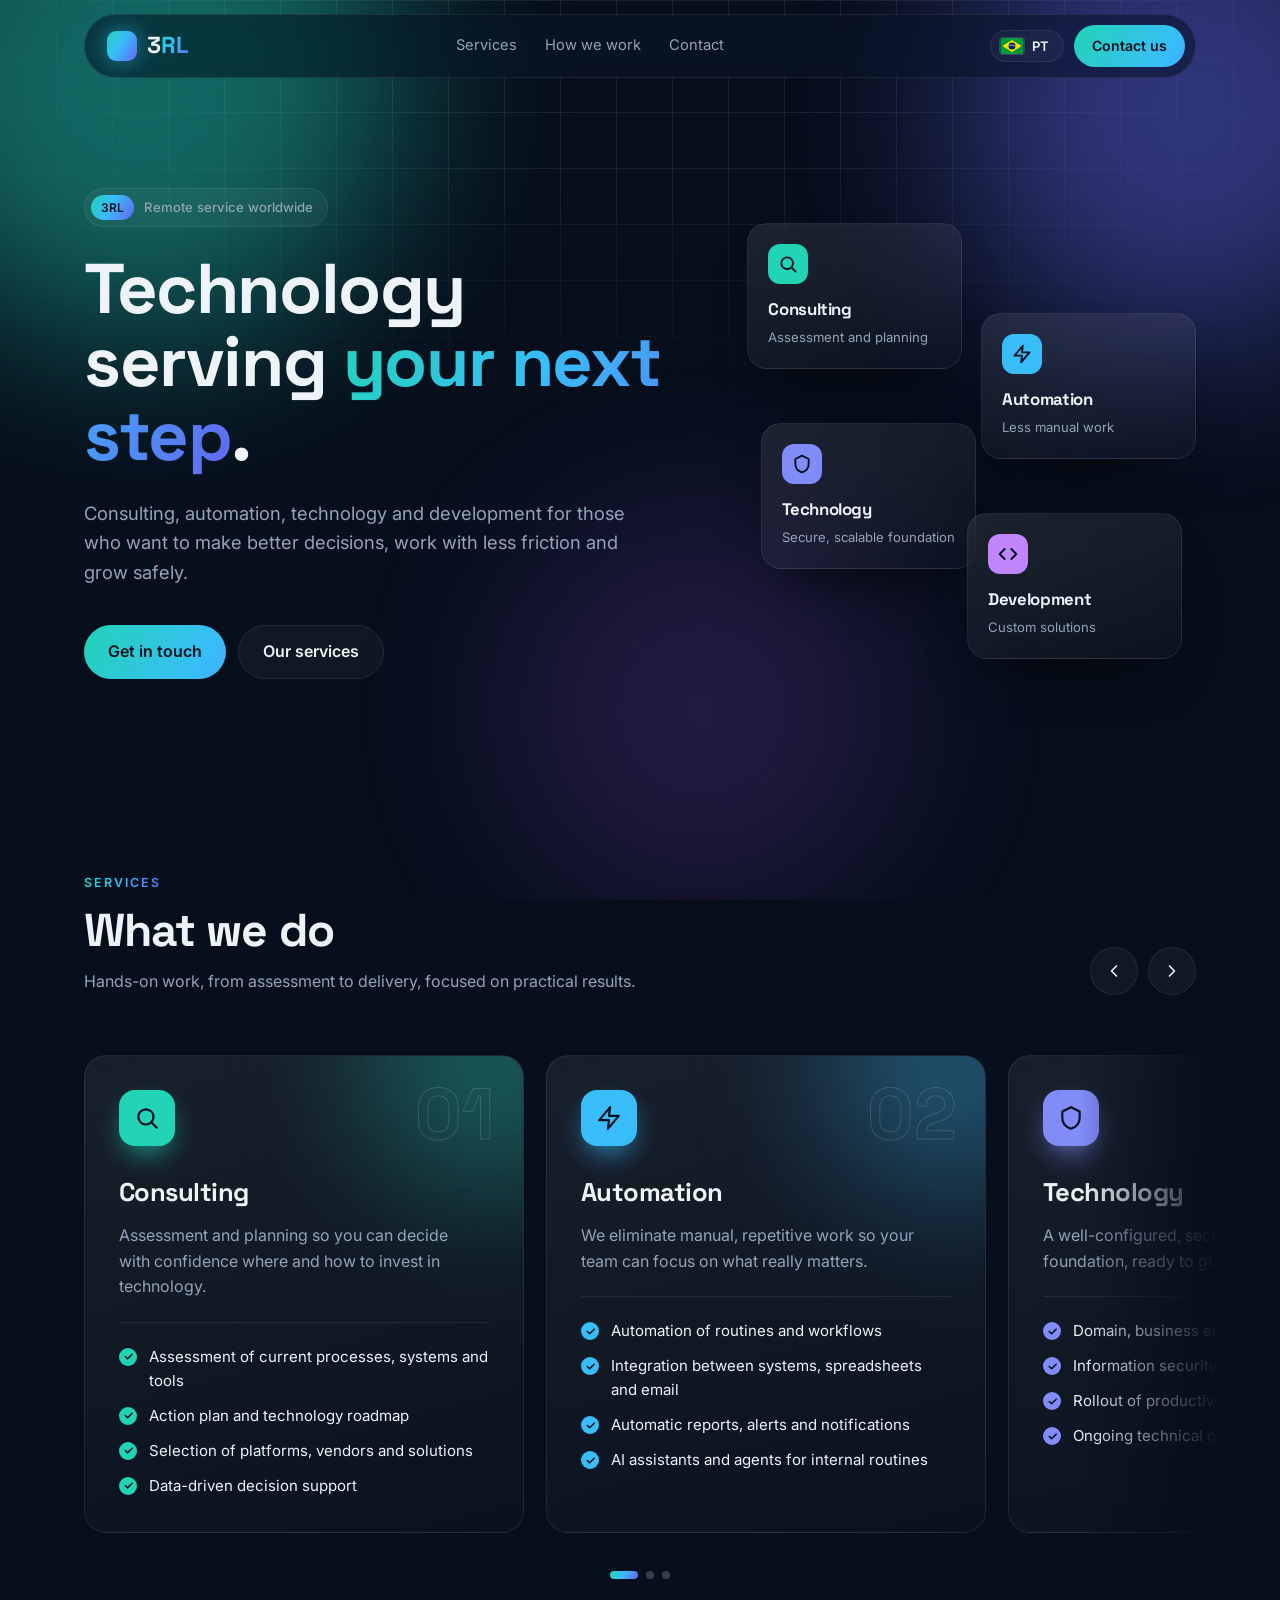
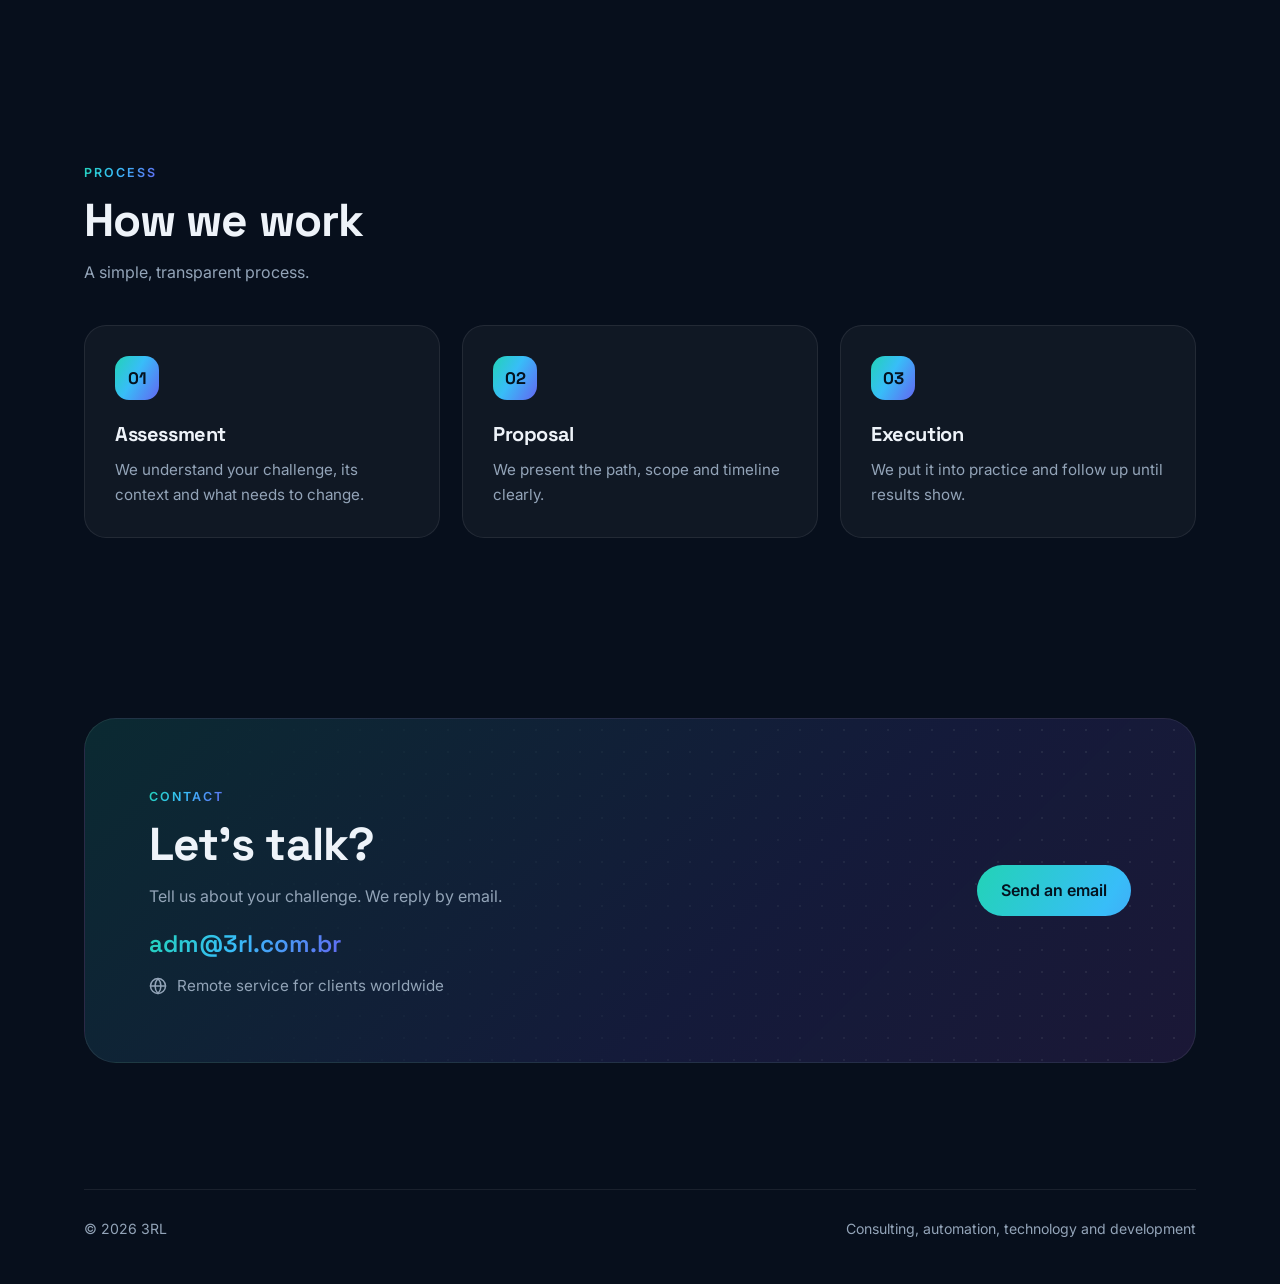
==== index.html @ 21b3f35f "Add files via upload" ====
<!DOCTYPE html>
<html lang="pt-BR">
<head>
<meta charset="utf-8">
<meta name="viewport" content="width=device-width, initial-scale=1">
<title>3RL — Consultoria, automação, tecnologia e desenvolvimento</title>
<meta name="description" content="3RL: consultoria, automação, tecnologia e desenvolvimento. Atendimento remoto para clientes no mundo inteiro.">
<meta property="og:title" content="3RL — Consultoria, automação, tecnologia e desenvolvimento">
<meta property="og:description" content="Consultoria, automação, tecnologia e desenvolvimento. Atendemos o mundo inteiro.">
<meta property="og:type" content="website">
<meta property="og:url" content="https://www.3rl.com.br/">
<meta name="theme-color" content="#070f1c">
<link rel="canonical" href="https://www.3rl.com.br/">
<link rel="icon" href="data:image/svg+xml,%3Csvg xmlns='http://www.w3.org/2000/svg' viewBox='0 0 64 64'%3E%3Cdefs%3E%3ClinearGradient id='g' x1='0' y1='0' x2='1' y2='1'%3E%3Cstop offset='0' stop-color='%2322d3b6'/%3E%3Cstop offset='1' stop-color='%236366f1'/%3E%3C/linearGradient%3E%3C/defs%3E%3Crect width='64' height='64' rx='16' fill='url(%23g)'/%3E%3Ctext x='32' y='42' font-family='Arial,Helvetica,sans-serif' font-size='24' font-weight='800' fill='%23070f1c' text-anchor='middle'%3E3RL%3C/text%3E%3C/svg%3E">
<link rel="preconnect" href="https://fonts.googleapis.com">
<link rel="preconnect" href="https://fonts.gstatic.com" crossorigin>
<link href="https://fonts.googleapis.com/css2?family=Inter:wght@400;500;600&family=Space+Grotesk:wght@500;600;700&display=swap" rel="stylesheet">
<style>
  :root{
    --bg:#070f1c; --ink:#eef3f9; --muted:#93a4b8; --line:rgba(255,255,255,.08);
    --glass:rgba(255,255,255,.04); --glass2:rgba(255,255,255,.07);
    --c1:#22d3b6; --c2:#38bdf8; --c3:#6366f1; --c4:#a855f7;
    --grad:linear-gradient(120deg,var(--c1),var(--c2) 45%,var(--c3));
    --radius:22px;
    --display:"Space Grotesk",system-ui,sans-serif;
  }
  *{box-sizing:border-box;margin:0;padding:0}
  html{scroll-behavior:smooth}
  body{font-family:"Inter",system-ui,-apple-system,"Segoe UI",Roboto,Arial,sans-serif;background:var(--bg);color:var(--ink);line-height:1.6;overflow-x:hidden;-webkit-font-smoothing:antialiased}
  a{color:inherit}
  .wrap{max-width:1160px;margin:0 auto;padding:0 24px}
  h1,h2,h3{font-family:var(--display);letter-spacing:-.02em}

  .bg{position:fixed;inset:0;z-index:-1;overflow:hidden;pointer-events:none}
  .bg::before{content:"";position:absolute;inset:0;background-image:linear-gradient(var(--line) 1px,transparent 1px),linear-gradient(90deg,var(--line) 1px,transparent 1px);background-size:56px 56px;-webkit-mask-image:radial-gradient(ellipse 80% 60% at 50% 0%,#000 30%,transparent 75%);mask-image:radial-gradient(ellipse 80% 60% at 50% 0%,#000 30%,transparent 75%)}
  .blob{position:absolute;border-radius:50%;filter:blur(90px);opacity:.45;animation:float 18s ease-in-out infinite}
  .b1{width:520px;height:520px;background:var(--c1);top:-180px;left:-120px}
  .b2{width:460px;height:460px;background:var(--c3);top:-120px;right:-140px;animation-delay:-6s}
  .b3{width:380px;height:380px;background:var(--c4);top:520px;left:40%;opacity:.18;animation-delay:-12s}
  @keyframes float{0%,100%{transform:translate(0,0) scale(1)}50%{transform:translate(40px,30px) scale(1.08)}}

  header{position:sticky;top:14px;z-index:20;margin-top:14px}
  .nav{display:flex;align-items:center;justify-content:space-between;height:64px;padding:0 10px 0 22px;background:rgba(10,20,36,.6);backdrop-filter:blur(16px) saturate(140%);-webkit-backdrop-filter:blur(16px) saturate(140%);border:1px solid var(--line);border-radius:999px}
  .logo{font-family:var(--display);font-weight:700;font-size:1.45rem;text-decoration:none;display:flex;align-items:center;gap:10px}
  .logo i{width:30px;height:30px;border-radius:9px;background:var(--grad);display:inline-block;box-shadow:0 0 24px -4px var(--c2)}
  .logo b{background:var(--grad);-webkit-background-clip:text;background-clip:text;color:transparent}
  .links{display:flex;gap:28px;font-size:.92rem;color:var(--muted)}
  .links a{text-decoration:none;transition:color .2s}
  .links a:hover{color:var(--ink)}
  .nav-right{display:flex;gap:10px;align-items:center}
  .lang{display:flex;align-items:center;gap:8px;background:var(--glass);border:1px solid var(--line);color:var(--ink);border-radius:999px;padding:7px 14px 7px 9px;font:600 .82rem "Inter",sans-serif;cursor:pointer;transition:background .2s,border-color .2s}
  .lang:hover{background:var(--glass2);border-color:rgba(255,255,255,.18)}
  .lang svg{width:24px;height:16px;border-radius:3px;box-shadow:0 0 0 1px rgba(255,255,255,.15);flex:none}
  .btn{display:inline-flex;align-items:center;gap:8px;background:var(--grad);background-size:200% 100%;color:#04121f;font-weight:600;text-decoration:none;padding:13px 24px;border-radius:999px;border:0;cursor:pointer;transition:transform .2s,box-shadow .2s,background-position .4s}
  .btn:hover{transform:translateY(-2px);box-shadow:0 14px 40px -12px var(--c2);background-position:100% 0}
  .btn.small{padding:10px 18px;font-size:.88rem}
  .btn.ghost{background:var(--glass);color:var(--ink);border:1px solid var(--line)}
  .btn.ghost:hover{background:var(--glass2);box-shadow:none}

  .hero{padding:110px 0 100px;display:grid;grid-template-columns:1.15fr .85fr;gap:56px;align-items:center}
  .pill{display:inline-flex;align-items:center;gap:10px;padding:6px 14px 6px 6px;border:1px solid var(--line);background:var(--glass);border-radius:999px;font-size:.82rem;color:var(--muted);margin-bottom:26px}
  .pill span{background:var(--grad);color:#04121f;font-weight:600;border-radius:999px;padding:3px 10px;font-size:.75rem}
  h1{font-size:clamp(2.5rem,5.6vw,4.4rem);line-height:1.04;font-weight:700}
  h1 em{font-style:normal;background:var(--grad);-webkit-background-clip:text;background-clip:text;color:transparent}
  .lead{color:var(--muted);font-size:1.15rem;max-width:560px;margin:26px 0 38px}
  .cta{display:flex;gap:12px;flex-wrap:wrap}

  .stack{position:relative;height:420px}
  .tile{position:absolute;width:215px;padding:20px;border-radius:20px;background:linear-gradient(160deg,rgba(255,255,255,.09),rgba(255,255,255,.02));border:1px solid var(--line);backdrop-filter:blur(14px);-webkit-backdrop-filter:blur(14px);box-shadow:0 30px 60px -30px rgba(0,0,0,.8);animation:bob 7s ease-in-out infinite}
  .tile .ic{width:40px;height:40px;border-radius:12px;display:grid;place-items:center;margin-bottom:12px;color:#04121f}
  .tile h3{font-size:1.05rem;margin-bottom:4px}
  .tile p{font-size:.82rem;color:var(--muted)}
  .t1{top:0;left:0}.t2{top:90px;right:0;animation-delay:-2s}.t3{top:200px;left:14px;animation-delay:-4s}.t4{top:290px;right:14px;animation-delay:-1s}
  @keyframes bob{0%,100%{transform:translateY(0)}50%{transform:translateY(-12px)}}

  section{padding:90px 0}
  .eyebrow{font-size:.78rem;font-weight:600;letter-spacing:.16em;text-transform:uppercase;background:var(--grad);-webkit-background-clip:text;background-clip:text;color:transparent;margin-bottom:12px;display:inline-block}
  h2{font-size:clamp(2rem,3.6vw,2.9rem);line-height:1.1;margin-bottom:14px}
  .sub{color:var(--muted);max-width:560px}
  .sec-head{display:flex;justify-content:space-between;align-items:flex-end;gap:24px;flex-wrap:wrap;margin-bottom:40px}

  .ctrl{display:flex;gap:10px}
  .arrow{width:48px;height:48px;border-radius:50%;border:1px solid var(--line);background:var(--glass);color:var(--ink);display:grid;place-items:center;cursor:pointer;transition:background .2s,border-color .2s,transform .2s}
  .arrow:hover{background:var(--glass2);border-color:rgba(255,255,255,.2);transform:scale(1.05)}
  .viewport{margin:0 -24px;padding:10px 0 24px}
  .track{display:flex;gap:22px;overflow-x:auto;scroll-snap-type:x mandatory;scroll-behavior:smooth;scrollbar-width:none;padding:10px 24px 14px;scroll-padding:0 24px;-webkit-mask-image:linear-gradient(90deg,#000 88%,transparent);mask-image:linear-gradient(90deg,#000 88%,transparent)}
  @media (max-width:900px){.track{-webkit-mask-image:none;mask-image:none}}
  .track::-webkit-scrollbar{display:none}
  .slide{flex:0 0 min(440px,84vw);scroll-snap-align:start;position:relative;border-radius:var(--radius);padding:34px;background:linear-gradient(165deg,rgba(255,255,255,.07),rgba(255,255,255,.015));border:1px solid var(--line);overflow:hidden;transition:transform .35s,border-color .35s}
  .slide:hover{transform:translateY(-6px);border-color:rgba(255,255,255,.18)}
  .slide::before{content:"";position:absolute;width:260px;height:260px;border-radius:50%;top:-120px;right:-100px;background:var(--glow);filter:blur(70px);opacity:.35;transition:opacity .35s}
  .slide:hover::before{opacity:.6}
  .slide .num{font-family:var(--display);font-size:4.5rem;font-weight:700;line-height:1;position:absolute;top:22px;right:28px;color:transparent;-webkit-text-stroke:1px rgba(255,255,255,.14)}
  .slide .ic{width:56px;height:56px;border-radius:16px;display:grid;place-items:center;background:var(--glow);color:#04121f;margin-bottom:26px;box-shadow:0 12px 30px -10px var(--glow);position:relative}
  .slide h3{font-size:1.6rem;margin-bottom:10px;position:relative}
  .slide p{color:var(--muted);margin-bottom:22px;max-width:360px;position:relative}
  .slide ul{list-style:none;display:grid;gap:11px;padding-top:22px;border-top:1px solid var(--line);position:relative}
  .slide li{display:flex;gap:12px;align-items:flex-start;font-size:.94rem}
  .slide li::before{content:"";flex:none;width:18px;height:18px;margin-top:3px;border-radius:50%;background:var(--glow) url("data:image/svg+xml,%3Csvg xmlns='http://www.w3.org/2000/svg' viewBox='0 0 24 24' fill='none' stroke='%2304121f' stroke-width='3.5' stroke-linecap='round' stroke-linejoin='round'%3E%3Cpath d='M5 12l5 5L20 7'/%3E%3C/svg%3E") center/11px no-repeat}
  .dots{display:flex;justify-content:center;gap:8px}
  .dot{width:8px;height:8px;border-radius:999px;border:0;background:rgba(255,255,255,.2);cursor:pointer;transition:width .3s,background .3s}
  .dot.on{width:28px;background:var(--grad)}

  .steps{display:grid;grid-template-columns:repeat(3,1fr);gap:22px}
  .step{padding:30px;border-radius:var(--radius);background:var(--glass);border:1px solid var(--line)}
  .step b{display:inline-grid;place-items:center;width:44px;height:44px;border-radius:14px;background:var(--grad);color:#04121f;font-family:var(--display);font-size:1.05rem;margin-bottom:18px}
  .step h3{font-size:1.25rem;margin-bottom:8px}
  .step p{color:var(--muted);font-size:.95rem}

  .contact{position:relative;overflow:hidden;border-radius:32px;padding:64px;border:1px solid var(--line);background:linear-gradient(135deg,rgba(34,211,182,.14),rgba(99,102,241,.14) 60%,rgba(168,85,247,.12));display:flex;flex-wrap:wrap;gap:36px;justify-content:space-between;align-items:center}
  .contact::after{content:"";position:absolute;inset:0;background-image:radial-gradient(rgba(255,255,255,.08) 1px,transparent 1px);background-size:22px 22px;-webkit-mask-image:linear-gradient(90deg,transparent,#000);mask-image:linear-gradient(90deg,transparent,#000);pointer-events:none}
  .contact > *{position:relative;z-index:1}
  .contact p{color:var(--muted)}
  .mail{font-family:var(--display);font-size:1.5rem;font-weight:600;text-decoration:none;display:inline-block;margin-top:16px;background:var(--grad);-webkit-background-clip:text;background-clip:text;color:transparent}
  .world{display:flex;gap:10px;align-items:center;color:var(--muted);margin-top:10px;font-size:.95rem}

  footer{padding:36px 0 44px;color:var(--muted);font-size:.88rem}
  footer .wrap > div{display:flex;justify-content:space-between;flex-wrap:wrap;gap:12px;border-top:1px solid var(--line);padding-top:28px}

  .reveal{opacity:0;transform:translateY(28px);transition:opacity .8s ease,transform .8s ease}
  .reveal.in{opacity:1;transform:none}

  @media (max-width:900px){
    .hero{grid-template-columns:1fr;padding:70px 0 60px}
    .stack{display:none}
    .links{display:none}
    .steps{grid-template-columns:1fr}
    .contact{padding:36px}
    .ctrl{display:none}
  }
  @media (max-width:560px){.nav .btn.small{display:none}.slide{padding:28px}}
  @media (prefers-reduced-motion:reduce){*{animation:none!important;transition:none!important;scroll-behavior:auto!important}.reveal{opacity:1;transform:none}}
</style>
</head>
<body>
<div class="bg" aria-hidden="true"><div class="blob b1"></div><div class="blob b2"></div><div class="blob b3"></div></div>

<div class="wrap">
<header>
  <nav class="nav">
    <a href="#" class="logo" aria-label="3RL"><i></i><span>3<b>RL</b></span></a>
    <div class="links">
      <a href="#servicos" data-i18n="nav1">Serviços</a>
      <a href="#como" data-i18n="nav2">Como trabalhamos</a>
      <a href="#contato" data-i18n="nav3">Contato</a>
    </div>
    <div class="nav-right">
      <button class="lang" id="langBtn" type="button" aria-label="Switch to English"></button>
      <a href="#contato" class="btn small" data-i18n="navContact">Fale conosco</a>
    </div>
  </nav>
</header>

<main>
  <div class="hero">
    <div class="reveal">
      <div class="pill"><span>3RL</span><b style="font-weight:500" data-i18n="pill">Atendimento remoto no mundo inteiro</b></div>
      <h1 data-i18n-html="h1">Tecnologia a serviço do <em>seu próximo passo</em>.</h1>
      <p class="lead" data-i18n="lead">Consultoria, automação, tecnologia e desenvolvimento para quem quer decidir melhor, trabalhar com menos atrito e crescer com segurança.</p>
      <div class="cta">
        <a href="mailto:adm@3rl.com.br?subject=Contato%20pelo%20site" class="btn" data-i18n="cta1">Solicitar contato</a>
        <a href="#servicos" class="btn ghost" data-i18n="cta2">Ver serviços</a>
      </div>
    </div>
    <div class="stack" aria-hidden="true">
      <div class="tile t1"><div class="ic" style="background:#22d3b6"><svg width="20" height="20" viewBox="0 0 24 24" fill="none" stroke="currentColor" stroke-width="2.2" stroke-linecap="round" stroke-linejoin="round"><circle cx="11" cy="11" r="7"/><path d="m21 21-4.3-4.3"/></svg></div><h3 data-i18n="s1t">Consultoria</h3><p data-i18n="t1">Diagnóstico e planejamento</p></div>
      <div class="tile t2"><div class="ic" style="background:#38bdf8"><svg width="20" height="20" viewBox="0 0 24 24" fill="none" stroke="currentColor" stroke-width="2.2" stroke-linecap="round" stroke-linejoin="round"><path d="M13 2 3 14h9l-1 8 10-12h-9l1-8z"/></svg></div><h3 data-i18n="s2t">Automação</h3><p data-i18n="t2">Menos tarefas manuais</p></div>
      <div class="tile t3"><div class="ic" style="background:#818cf8"><svg width="20" height="20" viewBox="0 0 24 24" fill="none" stroke="currentColor" stroke-width="2.2" stroke-linecap="round" stroke-linejoin="round"><path d="M12 2l8 4v6c0 5-3.5 8.5-8 10-4.5-1.5-8-5-8-10V6l8-4z"/></svg></div><h3 data-i18n="s3t">Tecnologia</h3><p data-i18n="t3">Estrutura segura e escalável</p></div>
      <div class="tile t4"><div class="ic" style="background:#c084fc"><svg width="20" height="20" viewBox="0 0 24 24" fill="none" stroke="currentColor" stroke-width="2.2" stroke-linecap="round" stroke-linejoin="round"><path d="m16 18 6-6-6-6M8 6l-6 6 6 6"/></svg></div><h3 data-i18n="s4t">Desenvolvimento</h3><p data-i18n="t4">Soluções sob medida</p></div>
    </div>
  </div>

  <section id="servicos">
    <div class="sec-head reveal">
      <div>
        <div class="eyebrow" data-i18n="svcEyebrow">Serviços</div>
        <h2 data-i18n="svcTitle">O que fazemos</h2>
        <p class="sub" data-i18n="svcSub">Atuação próxima, do diagnóstico à entrega, com foco em resultado prático.</p>
      </div>
      <div class="ctrl">
        <button class="arrow" id="prev" type="button" aria-label="Anterior"><svg width="20" height="20" viewBox="0 0 24 24" fill="none" stroke="currentColor" stroke-width="2" stroke-linecap="round" stroke-linejoin="round"><path d="M15 18l-6-6 6-6"/></svg></button>
        <button class="arrow" id="next" type="button" aria-label="Próximo"><svg width="20" height="20" viewBox="0 0 24 24" fill="none" stroke="currentColor" stroke-width="2" stroke-linecap="round" stroke-linejoin="round"><path d="M9 18l6-6-6-6"/></svg></button>
      </div>
    </div>

    <div class="viewport reveal">
      <div class="track" id="track">
        <article class="slide" style="--glow:#22d3b6">
          <span class="num">01</span>
          <div class="ic"><svg width="26" height="26" viewBox="0 0 24 24" fill="none" stroke="currentColor" stroke-width="2" stroke-linecap="round" stroke-linejoin="round"><circle cx="11" cy="11" r="7"/><path d="m21 21-4.3-4.3"/></svg></div>
          <h3 data-i18n="s1t">Consultoria</h3>
          <p data-i18n="s1d">Diagnóstico e planejamento para você decidir com segurança onde e como investir em tecnologia.</p>
          <ul><li data-i18n="s1b1">Diagnóstico de processos, sistemas e ferramentas atuais</li><li data-i18n="s1b2">Plano de ação e roadmap de tecnologia</li><li data-i18n="s1b3">Escolha de plataformas, fornecedores e soluções</li><li data-i18n="s1b4">Apoio à tomada de decisão com base em dados</li></ul>
        </article>
        <article class="slide" style="--glow:#38bdf8">
          <span class="num">02</span>
          <div class="ic"><svg width="26" height="26" viewBox="0 0 24 24" fill="none" stroke="currentColor" stroke-width="2" stroke-linecap="round" stroke-linejoin="round"><path d="M13 2 3 14h9l-1 8 10-12h-9l1-8z"/></svg></div>
          <h3 data-i18n="s2t">Automação</h3>
          <p data-i18n="s2d">Eliminamos tarefas manuais e repetitivas para que a sua equipe foque no que realmente importa.</p>
          <ul><li data-i18n="s2b1">Automação de rotinas e fluxos de trabalho</li><li data-i18n="s2b2">Integração entre sistemas, planilhas e e-mails</li><li data-i18n="s2b3">Relatórios, alertas e notificações automáticos</li><li data-i18n="s2b4">Assistentes e agentes de IA para rotinas internas</li></ul>
        </article>
        <article class="slide" style="--glow:#818cf8">
          <span class="num">03</span>
          <div class="ic"><svg width="26" height="26" viewBox="0 0 24 24" fill="none" stroke="currentColor" stroke-width="2" stroke-linecap="round" stroke-linejoin="round"><path d="M12 2l8 4v6c0 5-3.5 8.5-8 10-4.5-1.5-8-5-8-10V6l8-4z"/></svg></div>
          <h3 data-i18n="s3t">Tecnologia</h3>
          <p data-i18n="s3d">Estrutura tecnológica bem configurada, segura e pronta para crescer junto com o seu negócio.</p>
          <ul><li data-i18n="s3b1">Domínio, e-mail corporativo e serviços em nuvem</li><li data-i18n="s3b2">Segurança da informação e boas práticas</li><li data-i18n="s3b3">Implantação de ferramentas de produtividade e IA</li><li data-i18n="s3b4">Orientação e suporte técnico contínuo</li></ul>
        </article>
        <article class="slide" style="--glow:#c084fc">
          <span class="num">04</span>
          <div class="ic"><svg width="26" height="26" viewBox="0 0 24 24" fill="none" stroke="currentColor" stroke-width="2" stroke-linecap="round" stroke-linejoin="round"><path d="m16 18 6-6-6-6M8 6l-6 6 6 6"/></svg></div>
          <h3 data-i18n="s4t">Desenvolvimento</h3>
          <p data-i18n="s4d">Criamos soluções digitais sob medida, do site institucional ao sistema que organiza a sua operação.</p>
          <ul><li data-i18n="s4b1">Sites e páginas institucionais</li><li data-i18n="s4b2">Sistemas web e aplicações sob medida</li><li data-i18n="s4b3">Painéis (dashboards) e ferramentas internas</li><li data-i18n="s4b4">APIs e integrações personalizadas</li></ul>
        </article>
      </div>
    </div>
    <div class="dots" id="dots"></div>
  </section>

  <section id="como">
    <div class="reveal" style="margin-bottom:40px">
      <div class="eyebrow" data-i18n="howEyebrow">Processo</div>
      <h2 data-i18n="howTitle">Como trabalhamos</h2>
      <p class="sub" data-i18n="howSub">Um processo simples e transparente.</p>
    </div>
    <div class="steps">
      <div class="step reveal"><b>01</b><h3 data-i18n="p1t">Diagnóstico</h3><p data-i18n="p1d">Entendemos o seu desafio, o contexto e o que precisa mudar.</p></div>
      <div class="step reveal"><b>02</b><h3 data-i18n="p2t">Proposta</h3><p data-i18n="p2d">Apresentamos o caminho, o escopo e os prazos de forma clara.</p></div>
      <div class="step reveal"><b>03</b><h3 data-i18n="p3t">Execução</h3><p data-i18n="p3d">Colocamos em prática e acompanhamos até o resultado aparecer.</p></div>
    </div>
  </section>

  <section id="contato">
    <div class="contact reveal">
      <div>
        <div class="eyebrow" data-i18n="ctEyebrow">Contato</div>
        <h2 data-i18n="ctTitle">Vamos conversar?</h2>
        <p data-i18n="ctSub">Conte o seu desafio. Respondemos por e-mail.</p>
        <a class="mail" href="mailto:adm@3rl.com.br?subject=Contato%20pelo%20site">adm@3rl.com.br</a>
        <div class="world">
          <svg width="18" height="18" viewBox="0 0 24 24" fill="none" stroke="currentColor" stroke-width="2" stroke-linecap="round" stroke-linejoin="round"><circle cx="12" cy="12" r="10"/><path d="M2 12h20M12 2a15.3 15.3 0 0 1 4 10 15.3 15.3 0 0 1-4 10 15.3 15.3 0 0 1-4-10 15.3 15.3 0 0 1 4-10z"/></svg>
          <span data-i18n="world">Atendimento remoto para clientes no mundo inteiro</span>
        </div>
      </div>
      <a href="mailto:adm@3rl.com.br?subject=Contato%20pelo%20site" class="btn" data-i18n="ctBtn">Enviar e-mail</a>
    </div>
  </section>
</main>
</div>

<footer>
  <div class="wrap"><div>
    <span>© <span id="yr">2026</span> 3RL</span>
    <span data-i18n="foot">Consultoria, automação, tecnologia e desenvolvimento</span>
  </div></div>
</footer>

<script>
  const FLAG_UK = '<svg viewBox="0 0 60 30" aria-hidden="true"><clipPath id="uk-s"><path d="M0,0 v30 h60 v-30 z"/></clipPath><clipPath id="uk-t"><path d="M30,15 h30 v15 z v15 h-30 z h-30 v-15 z v-15 h30 z"/></clipPath><g clip-path="url(#uk-s)"><path d="M0,0 v30 h60 v-30 z" fill="#012169"/><path d="M0,0 L60,30 M60,0 L0,30" stroke="#fff" stroke-width="6"/><path d="M0,0 L60,30 M60,0 L0,30" clip-path="url(#uk-t)" stroke="#C8102E" stroke-width="4"/><path d="M30,0 v30 M0,15 h60" stroke="#fff" stroke-width="10"/><path d="M30,0 v30 M0,15 h60" stroke="#C8102E" stroke-width="6"/></g></svg>';
  const FLAG_BR = '<svg viewBox="0 0 30 21" aria-hidden="true"><rect width="30" height="21" fill="#009c3b"/><path d="M15 2.5 27.5 10.5 15 18.5 2.5 10.5z" fill="#ffdf00"/><circle cx="15" cy="10.5" r="4.6" fill="#002776"/><path d="M10.6 9.6c3-.6 6.2-.2 8.9 1.2" stroke="#fff" stroke-width=".8" fill="none"/></svg>';

  const T = {
    en: {
      nav1:"Services", nav2:"How we work", nav3:"Contact",
      navContact:"Contact us", pill:"Remote service worldwide",
      h1:'Technology serving <em>your next step</em>.',
      lead:"Consulting, automation, technology and development for those who want to make better decisions, work with less friction and grow safely.",
      cta1:"Get in touch", cta2:"Our services",
      t1:"Assessment and planning", t2:"Less manual work", t3:"Secure, scalable foundation", t4:"Custom solutions",
      svcEyebrow:"Services", svcTitle:"What we do", svcSub:"Hands-on work, from assessment to delivery, focused on practical results.",
      s1t:"Consulting", s1d:"Assessment and planning so you can decide with confidence where and how to invest in technology.",
      s1b1:"Assessment of current processes, systems and tools", s1b2:"Action plan and technology roadmap", s1b3:"Selection of platforms, vendors and solutions", s1b4:"Data-driven decision support",
      s2t:"Automation", s2d:"We eliminate manual, repetitive work so your team can focus on what really matters.",
      s2b1:"Automation of routines and workflows", s2b2:"Integration between systems, spreadsheets and email", s2b3:"Automatic reports, alerts and notifications", s2b4:"AI assistants and agents for internal routines",
      s3t:"Technology", s3d:"A well-configured, secure technology foundation, ready to grow with your business.",
      s3b1:"Domain, business email and cloud services", s3b2:"Information security and best practices", s3b3:"Rollout of productivity and AI tools", s3b4:"Ongoing technical guidance and support",
      s4t:"Development", s4d:"We build custom digital solutions, from your company website to the system that organizes your operation.",
      s4b1:"Company websites and landing pages", s4b2:"Custom web systems and applications", s4b3:"Dashboards and internal tools", s4b4:"Custom APIs and integrations",
      howEyebrow:"Process", howTitle:"How we work", howSub:"A simple, transparent process.",
      p1t:"Assessment", p1d:"We understand your challenge, its context and what needs to change.",
      p2t:"Proposal", p2d:"We present the path, scope and timeline clearly.",
      p3t:"Execution", p3d:"We put it into practice and follow up until results show.",
      ctEyebrow:"Contact", ctTitle:"Let's talk?", ctSub:"Tell us about your challenge. We reply by email.",
      world:"Remote service for clients worldwide", ctBtn:"Send an email",
      foot:"Consulting, automation, technology and development"
    }
  };
  const pt = {};
  document.querySelectorAll("[data-i18n]").forEach(e=>pt[e.dataset.i18n]=e.textContent);
  document.querySelectorAll("[data-i18n-html]").forEach(e=>pt[e.dataset.i18nHtml]=e.innerHTML);
  T.pt = pt;

  const langBtn = document.getElementById("langBtn");
  let lang = "pt";
  function apply(l){
    lang = l;
    document.querySelectorAll("[data-i18n]").forEach(e=>e.textContent=T[l][e.dataset.i18n]);
    document.querySelectorAll("[data-i18n-html]").forEach(e=>e.innerHTML=T[l][e.dataset.i18nHtml]);
    document.documentElement.lang = l==="pt" ? "pt-BR" : "en";
    langBtn.innerHTML = l==="pt" ? FLAG_UK+"EN" : FLAG_BR+"PT";
    langBtn.setAttribute("aria-label", l==="pt" ? "Switch to English" : "Mudar para português");
    try{localStorage.setItem("lang",l)}catch(e){}
  }
  langBtn.addEventListener("click",()=>apply(lang==="pt"?"en":"pt"));
  langBtn.innerHTML = FLAG_UK+"EN";
  try{
    const saved = localStorage.getItem("lang");
    if(saved==="en" || (!saved && !(navigator.language||"").toLowerCase().startsWith("pt"))) apply("en");
  }catch(e){}

  // vitrine deslizante
  const track = document.getElementById("track");
  const slides = [...track.children];
  const dotsBox = document.getElementById("dots");
  const pad = () => parseFloat(getComputedStyle(track).paddingLeft) || 0;
  const pos = i => slides[i].offsetLeft - slides[0].offsetLeft;
  const maxScroll = () => track.scrollWidth - track.clientWidth;
  function lastIndex(){ for(let i=0;i<slides.length;i++) if(pos(i) >= maxScroll()-2) return i; return slides.length-1; }
  function current(){
    if(track.scrollLeft >= maxScroll()-2) return lastIndex();
    let best=0, d=Infinity;
    slides.forEach((_,i)=>{ const x=Math.abs(pos(i)-track.scrollLeft); if(x<d){d=x;best=i;} });
    return best;
  }
  function buildDots(){
    dotsBox.innerHTML="";
    for(let i=0;i<=lastIndex();i++){
      const b=document.createElement("button"); b.className="dot"; b.type="button"; b.setAttribute("aria-label","Slide "+(i+1));
      b.onclick=()=>{ go(i); restart(); }; dotsBox.appendChild(b);
    }
    mark();
  }
  function go(i){ const L=lastIndex(); if(i>L) i=0; if(i<0) i=L; track.scrollTo({left:Math.min(pos(i),maxScroll())}); }
  function mark(){ const c=current(); [...dotsBox.children].forEach((d,i)=>d.classList.toggle("on",i===c)); }
  track.addEventListener("scroll",()=>requestAnimationFrame(mark),{passive:true});
  window.addEventListener("resize",buildDots);
  document.getElementById("next").onclick=()=>{ go(current()+1); restart(); };
  document.getElementById("prev").onclick=()=>{ go(current()-1); restart(); };
  const reduce = window.matchMedia("(prefers-reduced-motion: reduce)").matches;
  let timer=null, paused=false;
  function restart(){ clearInterval(timer); if(!reduce) timer=setInterval(()=>{ if(!paused && !document.hidden) go(current()+1); },5000); }
  track.addEventListener("mouseenter",()=>paused=true);
  track.addEventListener("mouseleave",()=>paused=false);
  track.addEventListener("touchstart",()=>{paused=true;},{passive:true});
  track.addEventListener("touchend",()=>{ setTimeout(()=>paused=false,4000); },{passive:true});
  buildDots(); restart();

  // animação de entrada
  const io = "IntersectionObserver" in window ? new IntersectionObserver(es=>es.forEach(e=>{ if(e.isIntersecting){ e.target.classList.add("in"); io.unobserve(e.target);} }),{threshold:.12}) : null;
  document.querySelectorAll(".reveal").forEach(el=> io ? io.observe(el) : el.classList.add("in"));

  document.getElementById("yr").textContent = new Date().getFullYear();
</script>
</body>
</html>
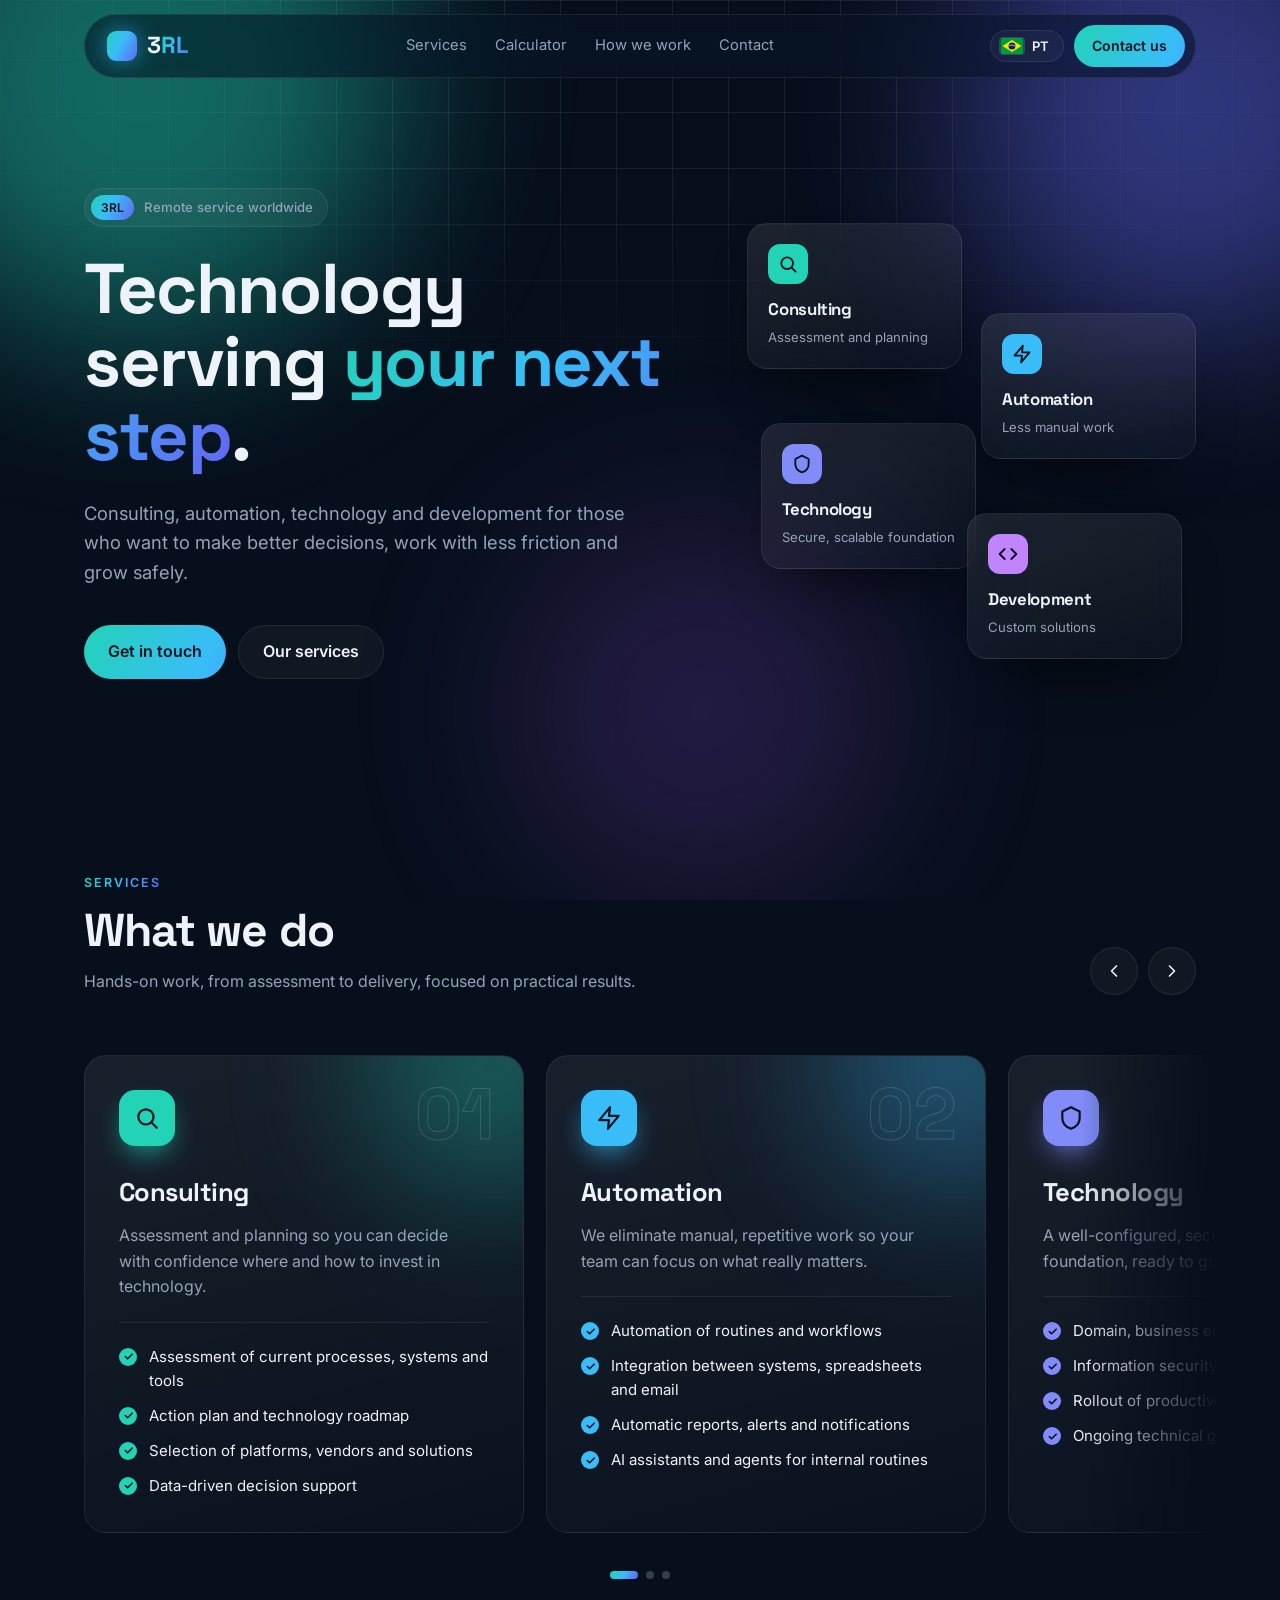
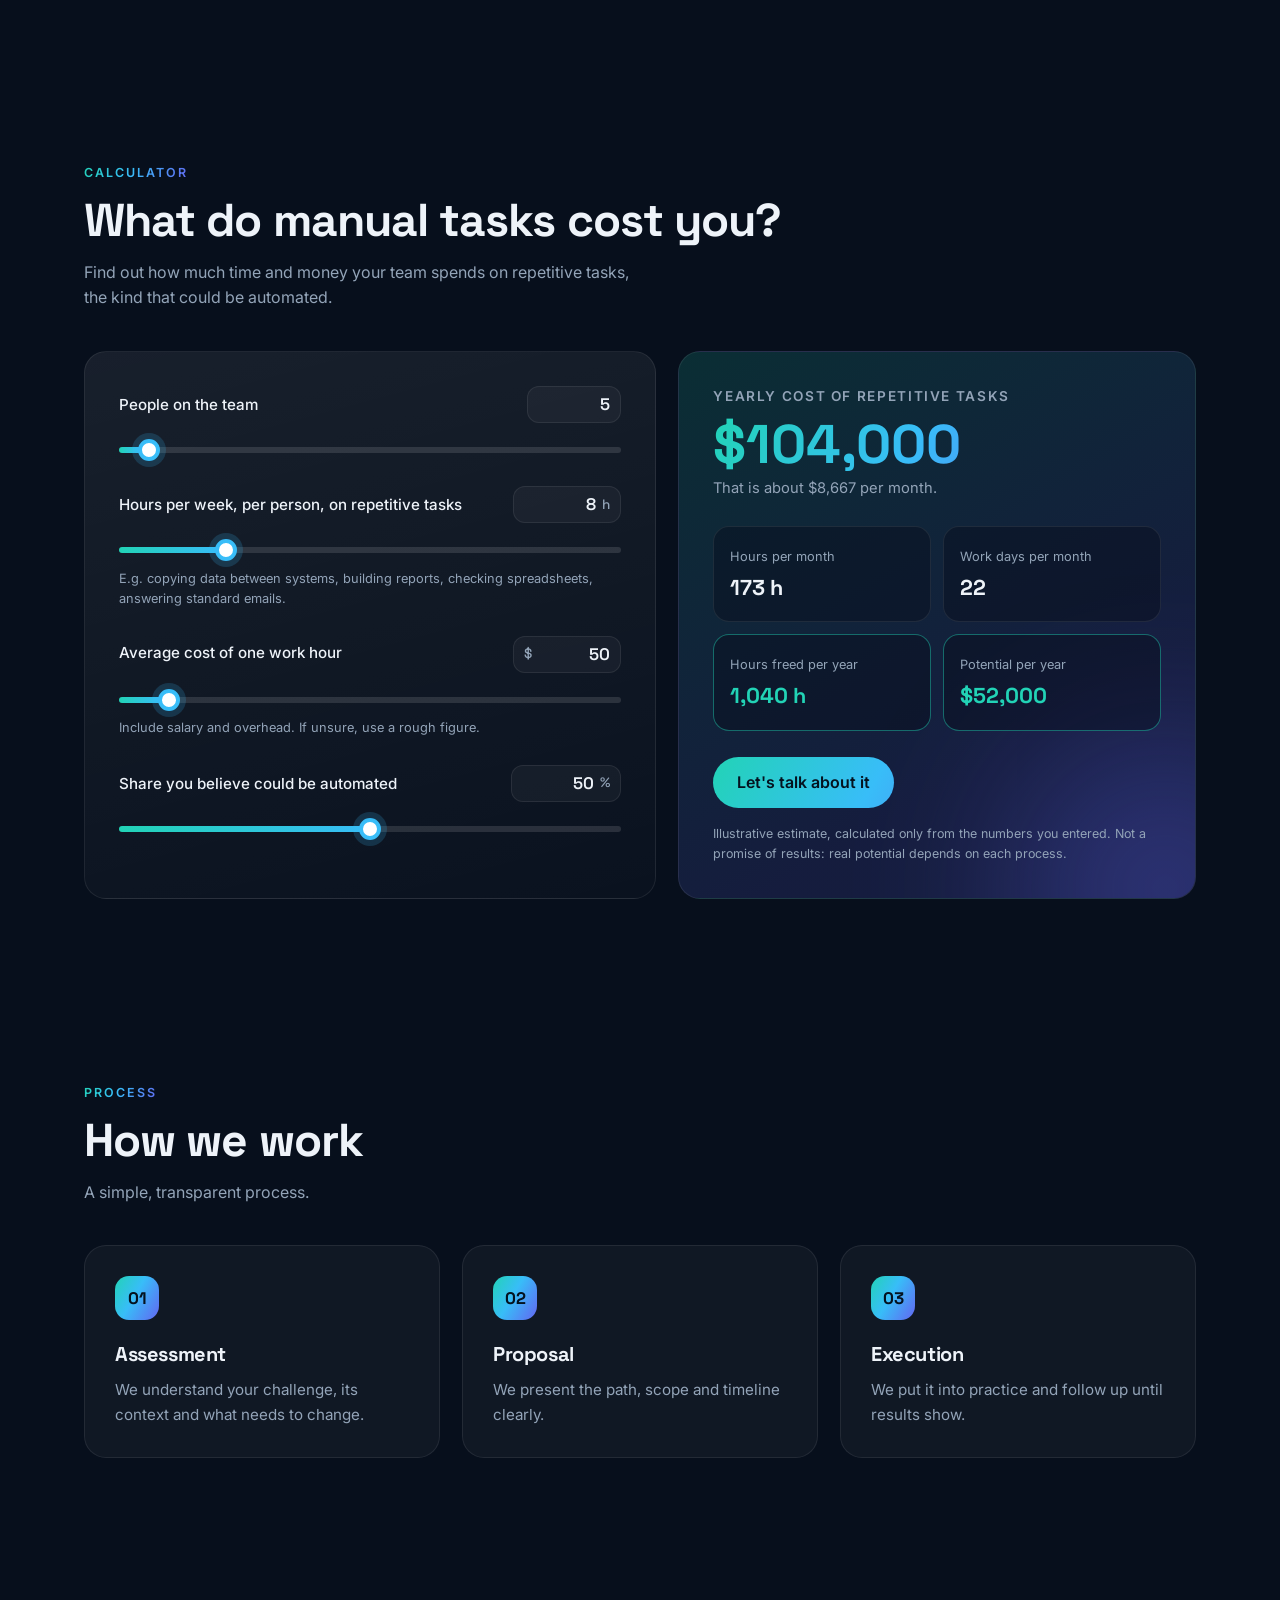
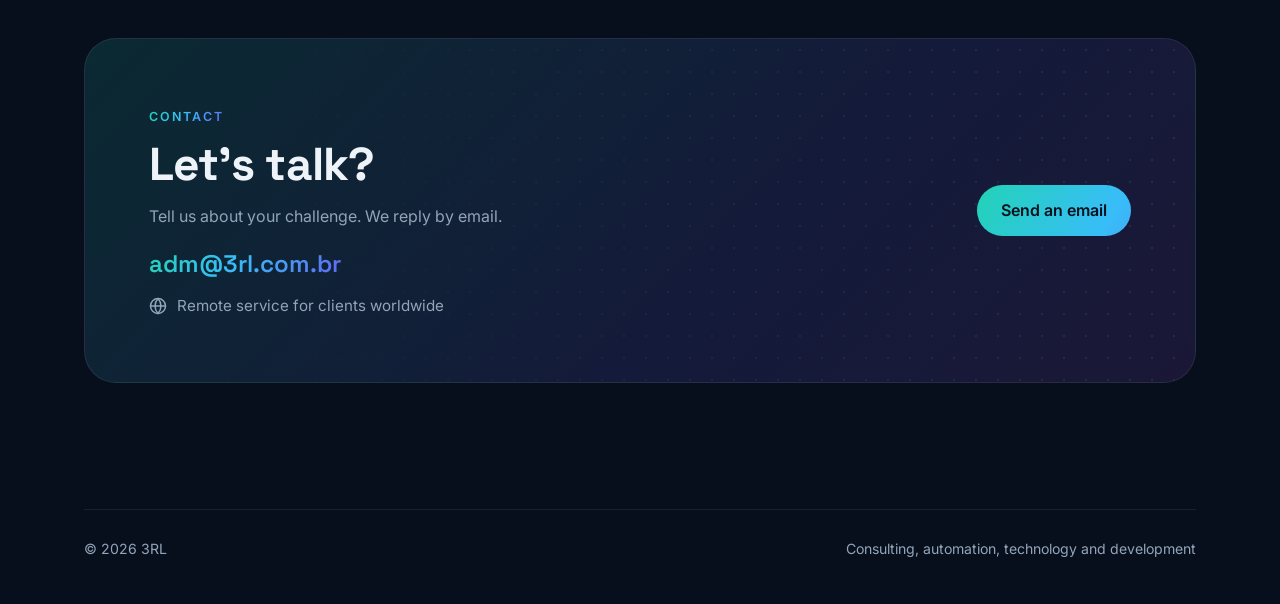
==== commit aaa67b37: "Add files via upload" ====
--- a/index.html
+++ b/index.html
@@ -9,6 +9,18 @@
 <meta property="og:description" content="Consultoria, automação, tecnologia e desenvolvimento. Atendemos o mundo inteiro.">
 <meta property="og:type" content="website">
 <meta property="og:url" content="https://www.3rl.com.br/">
+<meta property="og:image" content="https://www.3rl.com.br/og.jpg">
+<meta property="og:image:type" content="image/jpeg">
+<meta property="og:image:width" content="1200">
+<meta property="og:image:height" content="630">
+<meta property="og:image:alt" content="3RL — Consultoria, automação, tecnologia e desenvolvimento">
+<meta property="og:site_name" content="3RL">
+<meta property="og:locale" content="pt_BR">
+<meta property="og:locale:alternate" content="en_US">
+<meta name="twitter:card" content="summary_large_image">
+<meta name="twitter:title" content="3RL — Consultoria, automação, tecnologia e desenvolvimento">
+<meta name="twitter:description" content="Consultoria, automação, tecnologia e desenvolvimento. Atendemos o mundo inteiro.">
+<meta name="twitter:image" content="https://www.3rl.com.br/og.jpg">
 <meta name="theme-color" content="#070f1c">
 <link rel="canonical" href="https://www.3rl.com.br/">
 <link rel="icon" href="data:image/svg+xml,%3Csvg xmlns='http://www.w3.org/2000/svg' viewBox='0 0 64 64'%3E%3Cdefs%3E%3ClinearGradient id='g' x1='0' y1='0' x2='1' y2='1'%3E%3Cstop offset='0' stop-color='%2322d3b6'/%3E%3Cstop offset='1' stop-color='%236366f1'/%3E%3C/linearGradient%3E%3C/defs%3E%3Crect width='64' height='64' rx='16' fill='url(%23g)'/%3E%3Ctext x='32' y='42' font-family='Arial,Helvetica,sans-serif' font-size='24' font-weight='800' fill='%23070f1c' text-anchor='middle'%3E3RL%3C/text%3E%3C/svg%3E">
@@ -101,6 +113,37 @@
   .dot{width:8px;height:8px;border-radius:999px;border:0;background:rgba(255,255,255,.2);cursor:pointer;transition:width .3s,background .3s}
   .dot.on{width:28px;background:var(--grad)}
 
+  .calc{display:grid;grid-template-columns:1.05fr .95fr;gap:22px}
+  .panel{border-radius:var(--radius);padding:34px;border:1px solid var(--line);background:linear-gradient(165deg,rgba(255,255,255,.07),rgba(255,255,255,.015))}
+  .field{margin-bottom:26px}
+  .field:last-child{margin-bottom:0}
+  .field-top{display:flex;justify-content:space-between;align-items:baseline;gap:12px;margin-bottom:12px}
+  .field label{font-weight:500;font-size:.95rem}
+  .field small{display:block;color:var(--muted);font-size:.8rem;margin-top:8px}
+  .val{display:flex;align-items:center;gap:6px;background:var(--glass);border:1px solid var(--line);border-radius:12px;padding:4px 10px;font-family:var(--display);font-weight:600}
+  .val input{width:72px;background:none;border:0;color:var(--ink);font:inherit;font-size:1.05rem;text-align:right;outline:none;-moz-appearance:textfield}
+  .val input::-webkit-outer-spin-button,.val input::-webkit-inner-spin-button{-webkit-appearance:none;margin:0}
+  .val span{color:var(--muted);font-size:.85rem;font-weight:500}
+  input[type=range]{-webkit-appearance:none;appearance:none;width:100%;height:6px;border-radius:99px;background:linear-gradient(90deg,var(--c1),var(--c2) var(--p,50%),rgba(255,255,255,.12) var(--p,50%));outline:none;cursor:pointer}
+  input[type=range]::-webkit-slider-thumb{-webkit-appearance:none;width:22px;height:22px;border-radius:50%;background:#fff;border:4px solid var(--c2);box-shadow:0 0 0 6px rgba(56,189,248,.18);transition:transform .15s}
+  input[type=range]::-webkit-slider-thumb:hover{transform:scale(1.12)}
+  input[type=range]::-moz-range-thumb{width:16px;height:16px;border-radius:50%;background:#fff;border:4px solid var(--c2)}
+  .result{position:relative;overflow:hidden;display:flex;flex-direction:column;background:linear-gradient(150deg,rgba(34,211,182,.16),rgba(99,102,241,.16) 70%)}
+  .result::after{content:"";position:absolute;width:300px;height:300px;border-radius:50%;right:-120px;bottom:-140px;background:var(--c3);filter:blur(90px);opacity:.35;pointer-events:none}
+  .result > *{position:relative;z-index:1}
+  .r-label{color:var(--muted);font-size:.85rem;text-transform:uppercase;letter-spacing:.12em;font-weight:600}
+  .big{font-family:var(--display);font-weight:700;font-size:clamp(2.4rem,5vw,3.4rem);line-height:1.05;margin:8px 0 4px;background:var(--grad);-webkit-background-clip:text;background-clip:text;color:transparent}
+  .r-sub{color:var(--muted);font-size:.92rem}
+  .r-grid{display:grid;grid-template-columns:1fr 1fr;gap:12px;margin:26px 0}
+  .r-box{background:rgba(7,15,28,.45);border:1px solid var(--line);border-radius:16px;padding:16px}
+  .r-box b{display:block;font-family:var(--display);font-size:1.35rem;margin-top:2px}
+  .r-box span{color:var(--muted);font-size:.8rem}
+  .r-box.hl{border-color:rgba(34,211,182,.45)}
+  .r-box.hl b{color:var(--c1)}
+  .result .btn{align-self:flex-start;margin-top:auto}
+  .note{color:var(--muted);font-size:.78rem;margin-top:16px}
+  @media (max-width:900px){.calc{grid-template-columns:1fr}.panel{padding:26px}}
+
   .steps{display:grid;grid-template-columns:repeat(3,1fr);gap:22px}
   .step{padding:30px;border-radius:var(--radius);background:var(--glass);border:1px solid var(--line)}
   .step b{display:inline-grid;place-items:center;width:44px;height:44px;border-radius:14px;background:var(--grad);color:#04121f;font-family:var(--display);font-size:1.05rem;margin-bottom:18px}
@@ -141,6 +184,7 @@
     <a href="#" class="logo" aria-label="3RL"><i></i><span>3<b>RL</b></span></a>
     <div class="links">
       <a href="#servicos" data-i18n="nav1">Serviços</a>
+      <a href="#calculadora" data-i18n="navCalc">Calculadora</a>
       <a href="#como" data-i18n="nav2">Como trabalhamos</a>
       <a href="#contato" data-i18n="nav3">Contato</a>
     </div>
@@ -218,6 +262,49 @@
     <div class="dots" id="dots"></div>
   </section>
 
+  <section id="calculadora">
+    <div class="reveal" style="margin-bottom:40px">
+      <div class="eyebrow" data-i18n="calcEyebrow">Calculadora</div>
+      <h2 data-i18n="calcTitle">Quanto custam as tarefas manuais?</h2>
+      <p class="sub" data-i18n="calcSub">Descubra quanto tempo e dinheiro a sua equipe gasta com tarefas repetitivas, aquelas que poderiam ser automatizadas.</p>
+    </div>
+    <div class="calc reveal">
+      <div class="panel">
+        <div class="field">
+          <div class="field-top"><label for="qPeople" data-i18n="fPeople">Pessoas na equipe</label><div class="val"><input type="number" id="nPeople" min="1" max="500" value="5" inputmode="numeric" aria-label="Pessoas"></div></div>
+          <input type="range" id="qPeople" min="1" max="100" value="5">
+        </div>
+        <div class="field">
+          <div class="field-top"><label for="qHours" data-i18n="fHours">Horas por semana, por pessoa, em tarefas repetitivas</label><div class="val"><input type="number" id="nHours" min="0" max="60" value="8" inputmode="decimal" aria-label="Horas"><span>h</span></div></div>
+          <input type="range" id="qHours" min="0" max="40" value="8">
+          <small data-i18n="fHoursHint">Ex.: copiar dados entre sistemas, montar relatórios, conferir planilhas, responder e-mails padrão.</small>
+        </div>
+        <div class="field">
+          <div class="field-top"><label for="qCost" data-i18n="fCost">Custo médio da hora de trabalho</label><div class="val"><span id="cur">R$</span><input type="number" id="nCost" min="0" max="2000" value="50" inputmode="decimal" aria-label="Custo"></div></div>
+          <input type="range" id="qCost" min="10" max="500" step="5" value="50">
+          <small data-i18n="fCostHint">Inclua salário e encargos. Na dúvida, use um valor aproximado.</small>
+        </div>
+        <div class="field">
+          <div class="field-top"><label for="qAuto" data-i18n="fAuto">Parte que você acredita ser automatizável</label><div class="val"><input type="number" id="nAuto" min="0" max="100" value="50" inputmode="numeric" aria-label="Percentual"><span>%</span></div></div>
+          <input type="range" id="qAuto" min="0" max="100" step="5" value="50">
+        </div>
+      </div>
+      <div class="panel result" aria-live="polite">
+        <div class="r-label" data-i18n="rYear">Custo por ano com tarefas repetitivas</div>
+        <div class="big" id="oYear">R$ 0</div>
+        <div class="r-sub" id="oMonthLine"></div>
+        <div class="r-grid">
+          <div class="r-box"><span data-i18n="rHours">Horas por mês</span><b id="oHours">0 h</b></div>
+          <div class="r-box"><span data-i18n="rDays">Dias de trabalho por mês</span><b id="oDays">0</b></div>
+          <div class="r-box hl"><span data-i18n="rFreeH">Horas liberadas por ano</span><b id="oFreeH">0 h</b></div>
+          <div class="r-box hl"><span data-i18n="rSave">Potencial por ano</span><b id="oSave">R$ 0</b></div>
+        </div>
+        <a class="btn" id="calcCta" href="mailto:adm@3rl.com.br" data-i18n="calcCta">Quero conversar sobre isso</a>
+        <p class="note" data-i18n="calcNote">Estimativa ilustrativa, calculada só com os números que você informou. Não é uma promessa de resultado: o potencial real depende de cada processo.</p>
+      </div>
+    </div>
+  </section>
+
   <section id="como">
     <div class="reveal" style="margin-bottom:40px">
       <div class="eyebrow" data-i18n="howEyebrow">Processo</div>
@@ -262,7 +349,12 @@
 
   const T = {
     en: {
-      nav1:"Services", nav2:"How we work", nav3:"Contact",
+      nav1:"Services", navCalc:"Calculator", nav2:"How we work", nav3:"Contact",
+      calcEyebrow:"Calculator", calcTitle:"What do manual tasks cost you?", calcSub:"Find out how much time and money your team spends on repetitive tasks, the kind that could be automated.",
+      fPeople:"People on the team", fHours:"Hours per week, per person, on repetitive tasks", fHoursHint:"E.g. copying data between systems, building reports, checking spreadsheets, answering standard emails.",
+      fCost:"Average cost of one work hour", fCostHint:"Include salary and overhead. If unsure, use a rough figure.", fAuto:"Share you believe could be automated",
+      rYear:"Yearly cost of repetitive tasks", rHours:"Hours per month", rDays:"Work days per month", rFreeH:"Hours freed per year", rSave:"Potential per year",
+      calcCta:"Let's talk about it", calcNote:"Illustrative estimate, calculated only from the numbers you entered. Not a promise of results: real potential depends on each process.",
       navContact:"Contact us", pill:"Remote service worldwide",
       h1:'Technology serving <em>your next step</em>.',
       lead:"Consulting, automation, technology and development for those who want to make better decisions, work with less friction and grow safely.",
@@ -301,6 +393,7 @@
     langBtn.innerHTML = l==="pt" ? FLAG_UK+"EN" : FLAG_BR+"PT";
     langBtn.setAttribute("aria-label", l==="pt" ? "Switch to English" : "Mudar para português");
     try{localStorage.setItem("lang",l)}catch(e){}
+    if(window.calc) window.calc();
   }
   langBtn.addEventListener("click",()=>apply(lang==="pt"?"en":"pt"));
   langBtn.innerHTML = FLAG_UK+"EN";
@@ -346,6 +439,40 @@
   track.addEventListener("touchend",()=>{ setTimeout(()=>paused=false,4000); },{passive:true});
   buildDots(); restart();
 
+
+  // calculadora
+  (function(){
+    const pairs=[["qPeople","nPeople"],["qHours","nHours"],["qCost","nCost"],["qAuto","nAuto"]].map(([r,n])=>[document.getElementById(r),document.getElementById(n)]);
+    const $=id=>document.getElementById(id);
+    const paint=r=>r.style.setProperty("--p",((r.value-r.min)/(r.max-r.min)*100)+"%");
+    pairs.forEach(([r,n])=>{
+      r.addEventListener("input",()=>{n.value=r.value;paint(r);window.calc();});
+      n.addEventListener("input",()=>{const v=parseFloat(n.value);if(!isNaN(v)){r.value=Math.min(Math.max(v,+r.min),+r.max);paint(r);}window.calc();});
+      paint(r);
+    });
+    const num=id=>{const v=parseFloat($(id).value);return isNaN(v)||v<0?0:v;};
+    window.calc=function(){
+      const en=lang==="en", loc=en?"en-US":"pt-BR", cur=en?"USD":"BRL";
+      $("cur").textContent=en?"$":"R$";
+      const money=v=>new Intl.NumberFormat(loc,{style:"currency",currency:cur,maximumFractionDigits:0}).format(v);
+      const int=v=>new Intl.NumberFormat(loc,{maximumFractionDigits:0}).format(v);
+      const p=num("nPeople"), h=num("nHours"), c=num("nCost"), a=Math.min(num("nAuto"),100)/100;
+      const hYear=p*h*52, hMonth=hYear/12, cYear=hYear*c, cMonth=cYear/12;
+      $("oYear").textContent=money(cYear);
+      $("oMonthLine").textContent=(en?"That is about ":"Isso dá cerca de ")+money(cMonth)+(en?" per month.":" por mês.");
+      $("oHours").textContent=int(hMonth)+" h";
+      $("oDays").textContent=int(hMonth/8);
+      $("oFreeH").textContent=int(hYear*a)+" h";
+      $("oSave").textContent=money(cYear*a);
+      const subj=en?"Automation - calculator":"Automação - calculadora";
+      const body=en
+        ?`Hello! I used the calculator on the 3RL website.\n\nTeam: ${p} people\nRepetitive tasks: ${h} h/week per person\nCost per hour: ${money(c)}\nEstimated yearly cost: ${money(cYear)}\n\nI would like to talk about automating these tasks.`
+        :`Olá! Usei a calculadora do site da 3RL.\n\nEquipe: ${p} pessoas\nTarefas repetitivas: ${h} h/semana por pessoa\nCusto da hora: ${money(c)}\nCusto estimado por ano: ${money(cYear)}\n\nGostaria de conversar sobre a automação dessas tarefas.`;
+      $("calcCta").href="mailto:adm@3rl.com.br?subject="+encodeURIComponent(subj)+"&body="+encodeURIComponent(body);
+    };
+    window.calc();
+  })();
+
   // animação de entrada
   const io = "IntersectionObserver" in window ? new IntersectionObserver(es=>es.forEach(e=>{ if(e.isIntersecting){ e.target.classList.add("in"); io.unobserve(e.target);} }),{threshold:.12}) : null;
   document.querySelectorAll(".reveal").forEach(el=> io ? io.observe(el) : el.classList.add("in"));
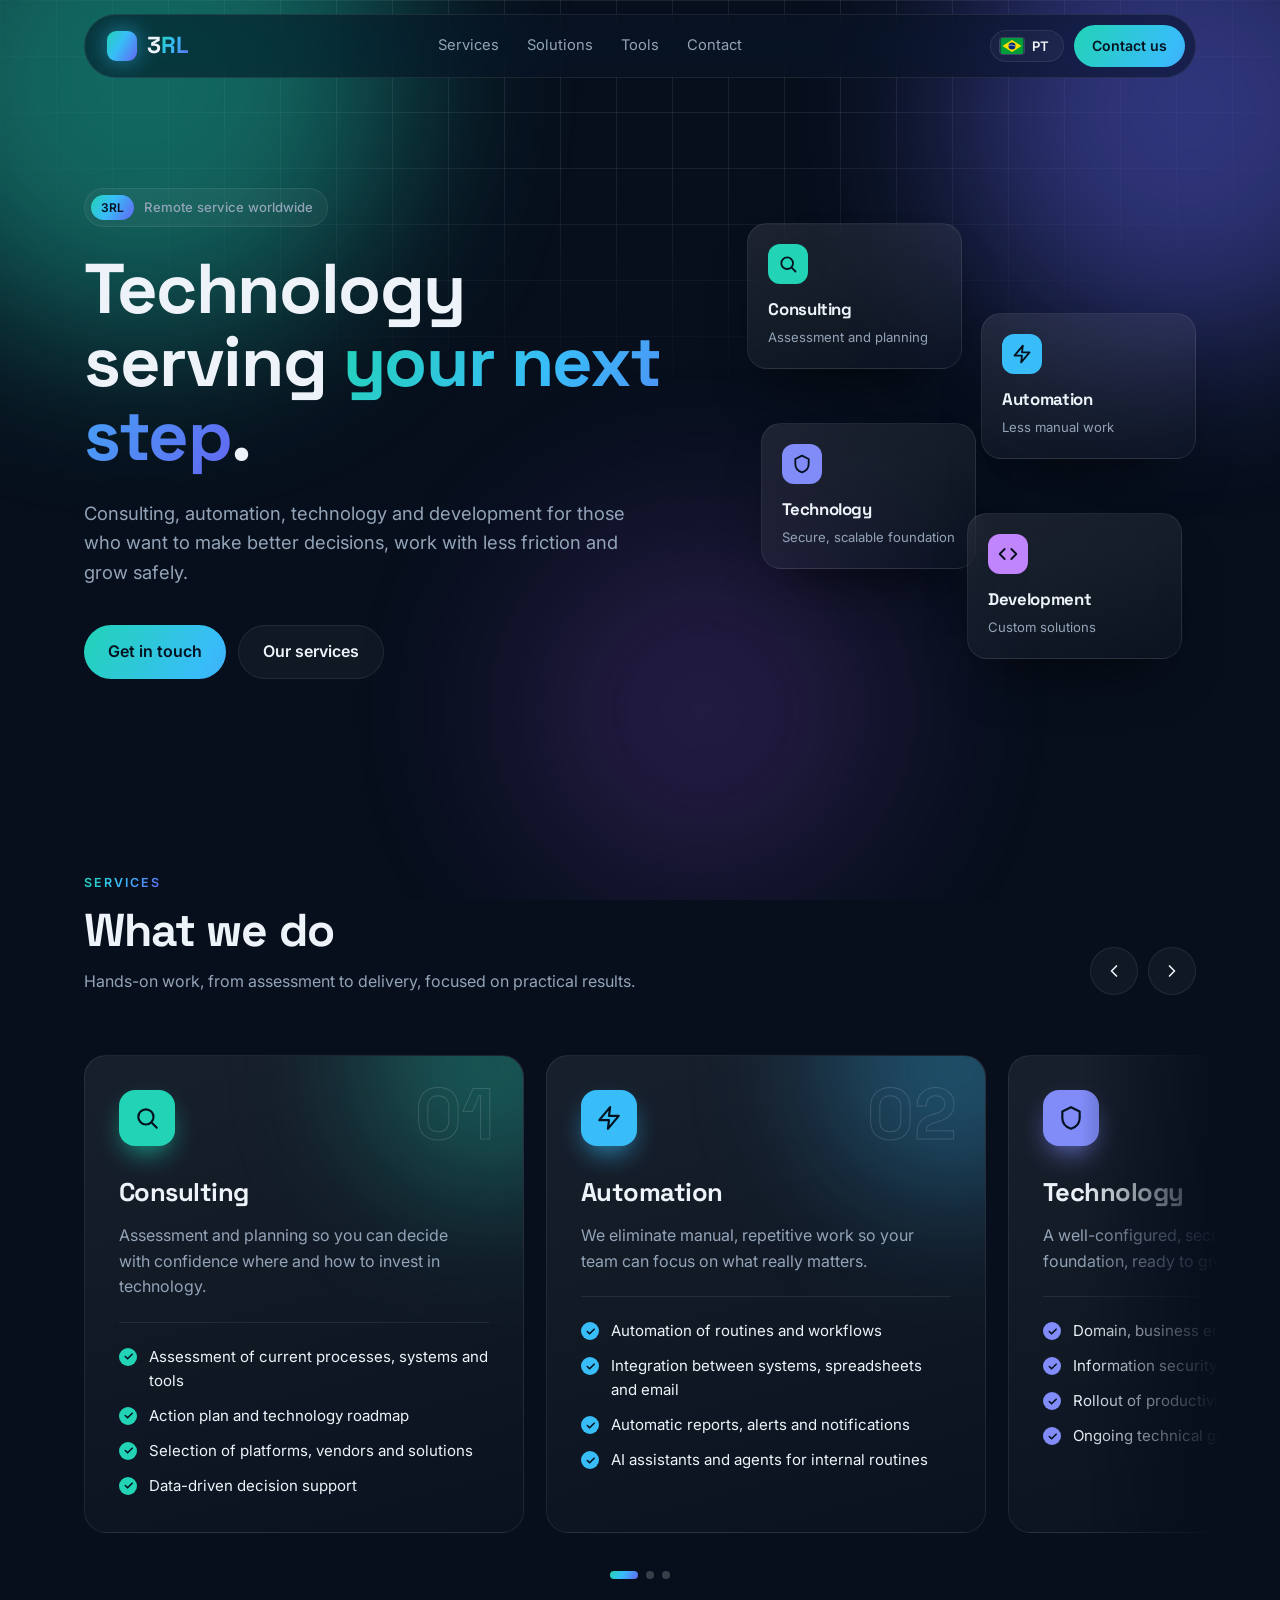
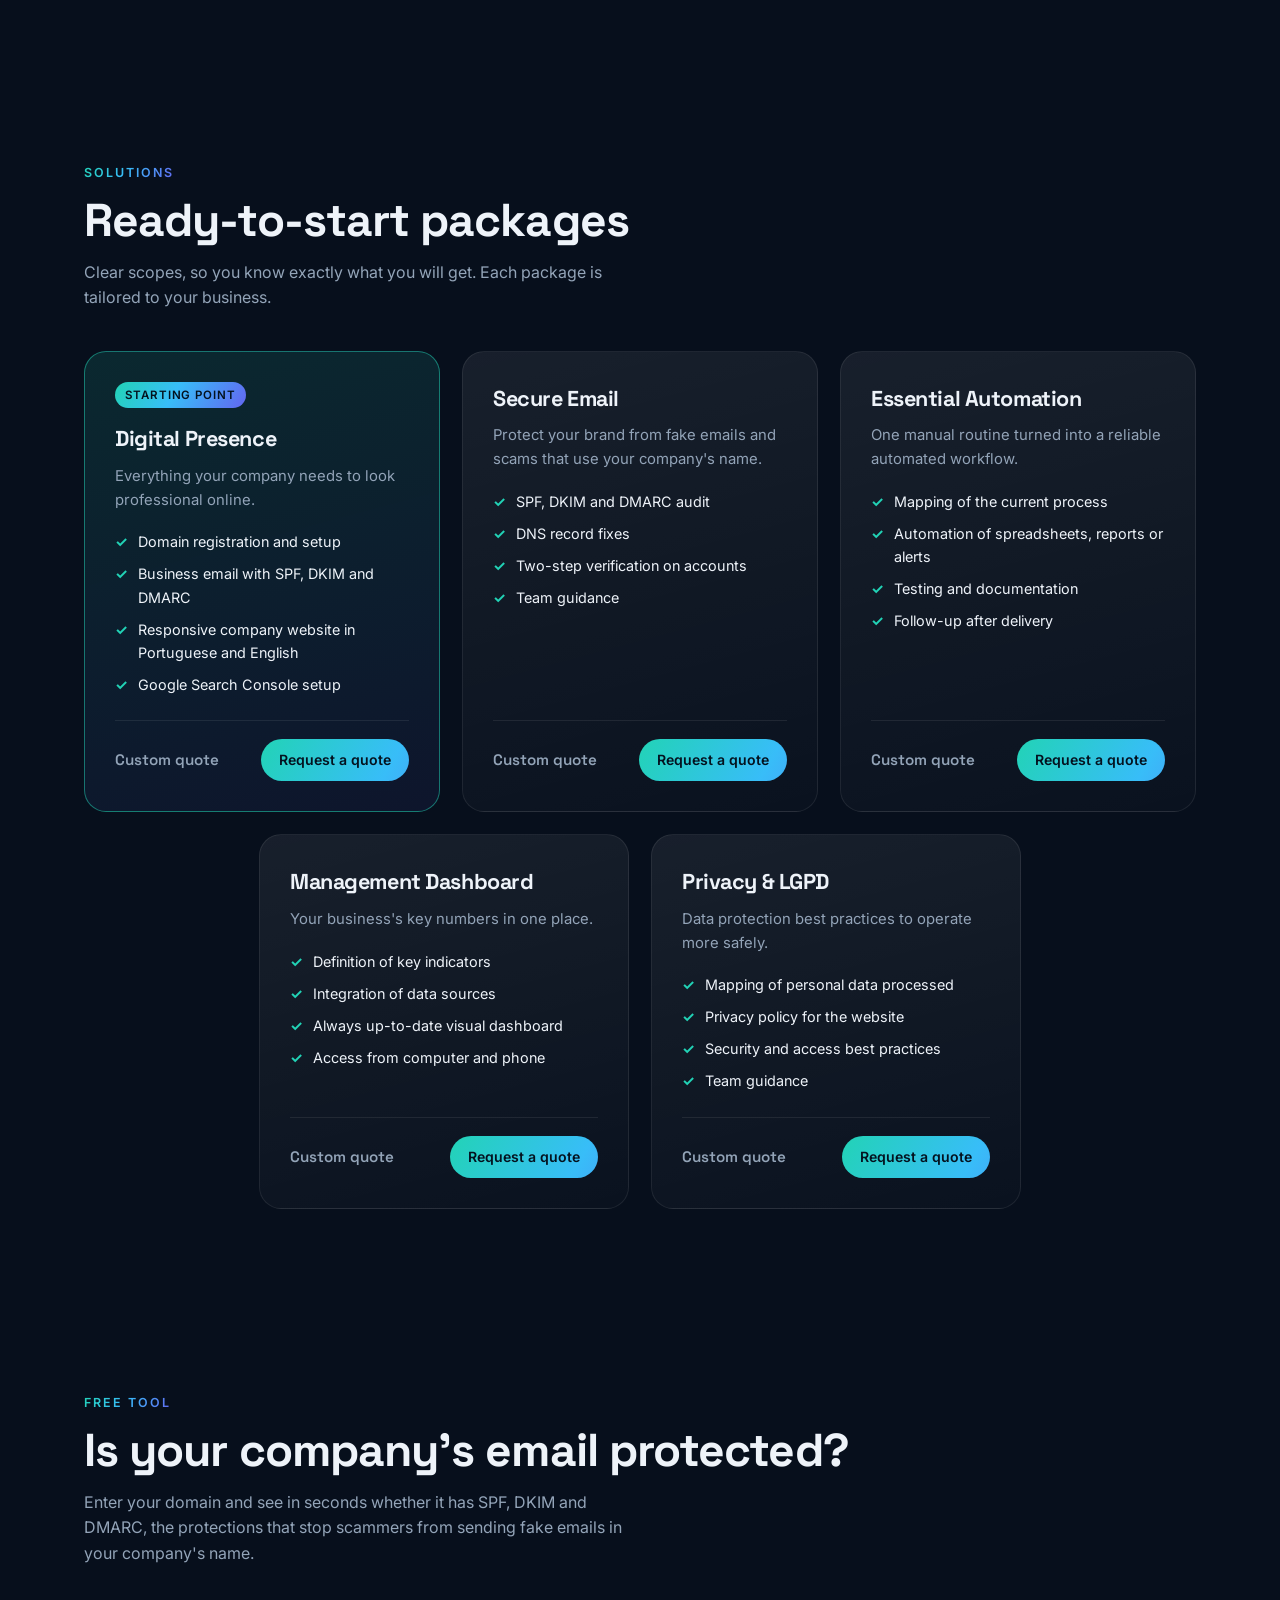
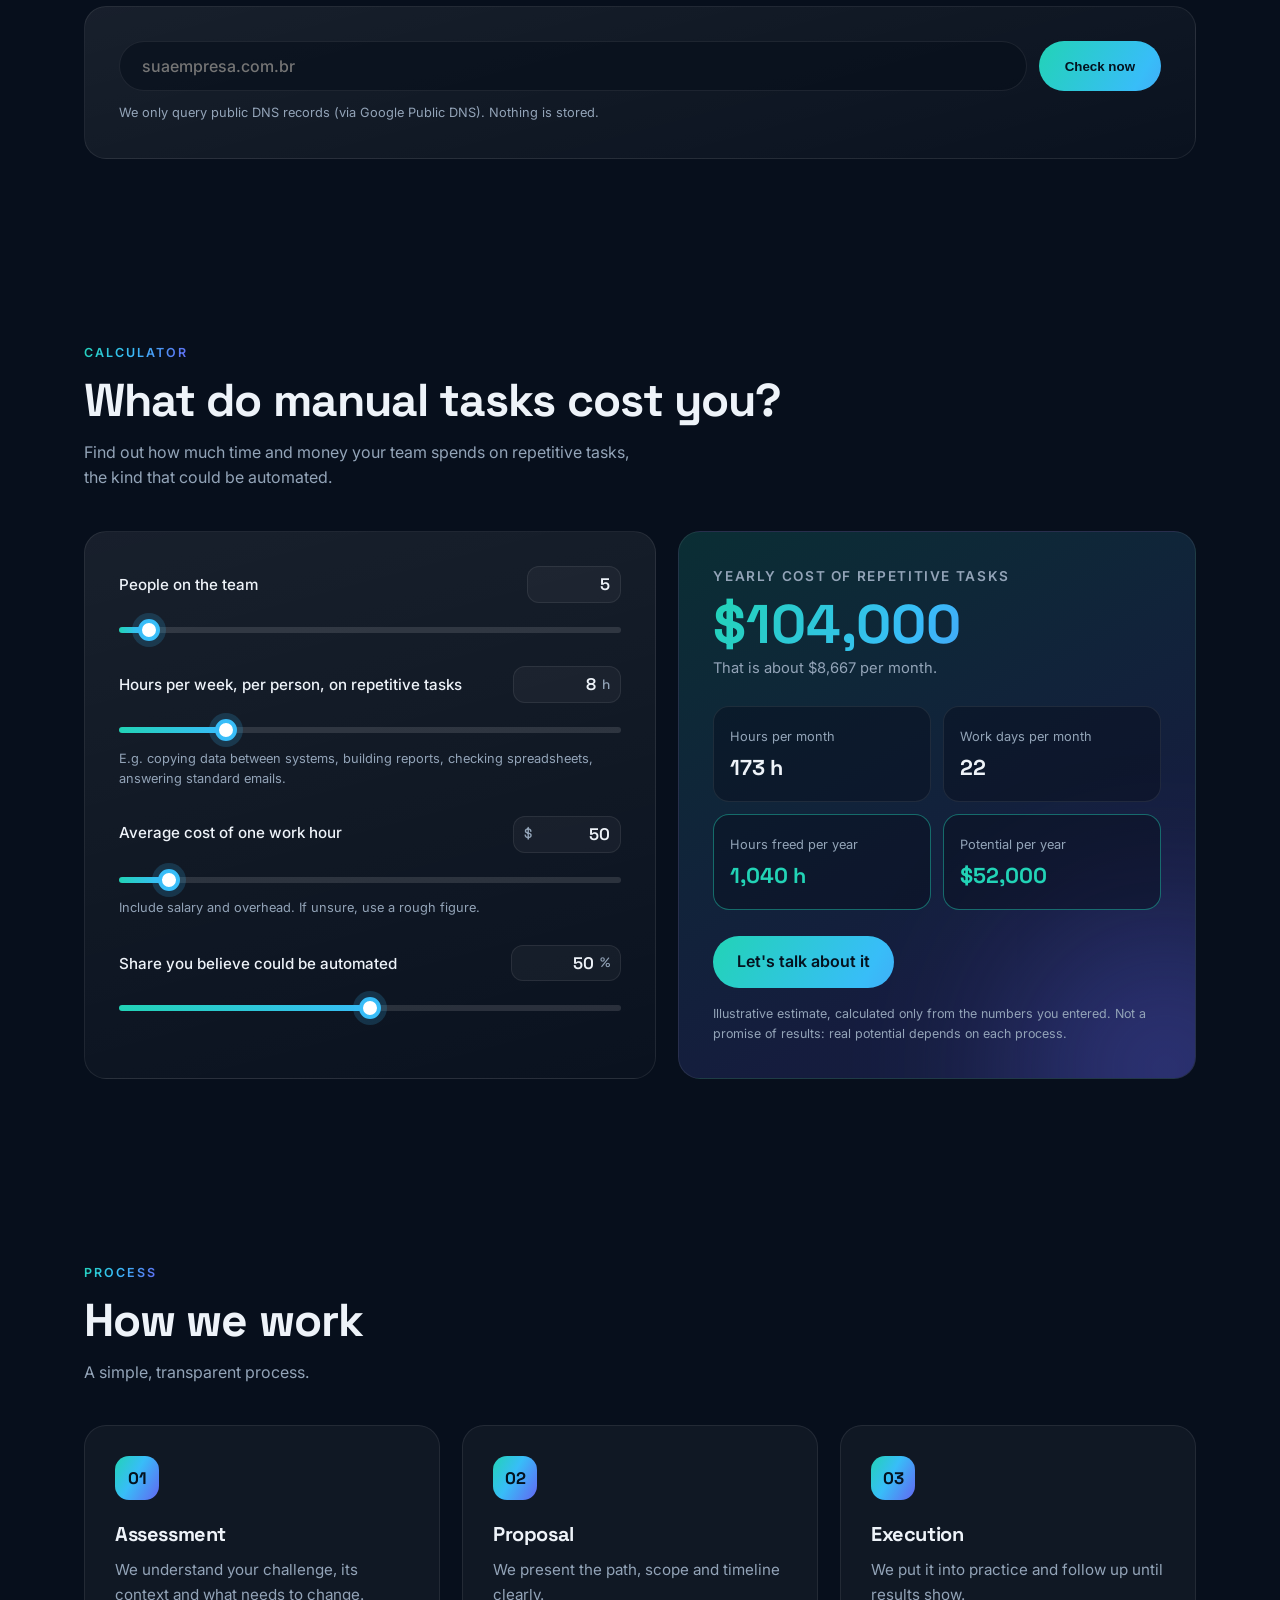
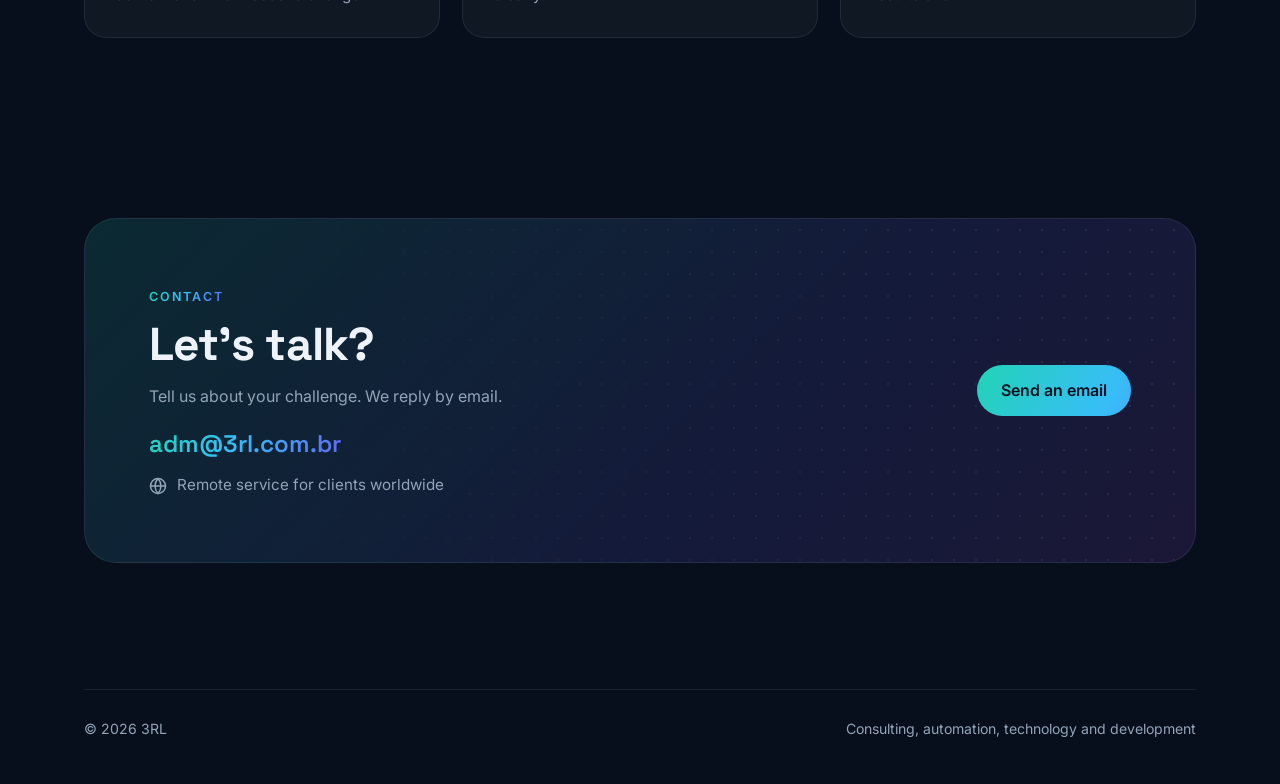
==== commit e7645c33: "Add files via upload" ====
--- a/index.html
+++ b/index.html
@@ -144,6 +144,48 @@
   .note{color:var(--muted);font-size:.78rem;margin-top:16px}
   @media (max-width:900px){.calc{grid-template-columns:1fr}.panel{padding:26px}}
 
+  .packs{display:flex;flex-wrap:wrap;justify-content:center;gap:22px}
+  .pack{flex:1 1 320px;max-width:370px;display:flex;flex-direction:column;border-radius:var(--radius);padding:30px;border:1px solid var(--line);background:linear-gradient(165deg,rgba(255,255,255,.07),rgba(255,255,255,.015));transition:transform .3s,border-color .3s}
+  .pack:hover{transform:translateY(-5px);border-color:rgba(255,255,255,.2)}
+  .pack.feat{border-color:rgba(34,211,182,.5);background:linear-gradient(165deg,rgba(34,211,182,.13),rgba(99,102,241,.08))}
+  .pack .badge{align-self:flex-start;font-size:.72rem;font-weight:600;letter-spacing:.08em;text-transform:uppercase;color:#04121f;background:var(--grad);border-radius:999px;padding:4px 10px;margin-bottom:14px}
+  .pack h3{font-size:1.35rem;margin-bottom:8px}
+  .pack > p{color:var(--muted);font-size:.93rem;margin-bottom:18px}
+  .pack ul{list-style:none;display:grid;gap:9px;margin-bottom:24px}
+  .pack li{display:flex;gap:10px;font-size:.9rem}
+  .pack li::before{content:"✓";color:var(--c1);font-weight:700}
+  .pack .foot{margin-top:auto;display:flex;align-items:center;justify-content:space-between;gap:12px;padding-top:18px;border-top:1px solid var(--line)}
+  .pack .price{font-family:var(--display);font-weight:600;color:var(--muted);font-size:.95rem}
+
+  .checker{border-radius:var(--radius);padding:34px;border:1px solid var(--line);background:linear-gradient(165deg,rgba(255,255,255,.07),rgba(255,255,255,.015))}
+  .vform{display:flex;gap:12px;flex-wrap:wrap}
+  .vform input{flex:1 1 260px;min-width:0;background:rgba(7,15,28,.6);border:1px solid var(--line);border-radius:999px;padding:14px 22px;color:var(--ink);font:500 1rem "Inter",sans-serif;outline:none;transition:border-color .2s}
+  .vform input:focus{border-color:var(--c2)}
+  .vform .btn{padding:14px 26px}
+  .vform .btn[disabled]{opacity:.6;cursor:wait;transform:none}
+  .vhint{color:var(--muted);font-size:.8rem;margin-top:12px}
+  .vout{margin-top:28px}
+  .vout:empty{display:none}
+  .verdict{display:flex;align-items:center;gap:16px;padding:20px 22px;border-radius:18px;margin-bottom:16px;border:1px solid var(--line)}
+  .verdict .vi{width:46px;height:46px;flex:none;border-radius:14px;display:grid;place-items:center;font-size:1.3rem;font-weight:700;color:#04121f}
+  .verdict h3{font-size:1.25rem}
+  .verdict p{color:var(--muted);font-size:.9rem}
+  .v-good{background:rgba(34,211,182,.1);border-color:rgba(34,211,182,.4)}.v-good .vi{background:#22d3b6}
+  .v-warn{background:rgba(251,191,36,.08);border-color:rgba(251,191,36,.4)}.v-warn .vi{background:#fbbf24}
+  .v-bad{background:rgba(248,113,113,.08);border-color:rgba(248,113,113,.45)}.v-bad .vi{background:#f87171}
+  .vrows{display:grid;gap:10px}
+  .vrow{display:flex;gap:14px;align-items:flex-start;padding:16px 18px;border-radius:14px;background:rgba(7,15,28,.45);border:1px solid var(--line)}
+  .vrow .dot2{width:28px;height:28px;flex:none;border-radius:50%;display:grid;place-items:center;font-size:.85rem;font-weight:700;color:#04121f;margin-top:2px}
+  .s-good .dot2{background:#22d3b6}.s-warn .dot2{background:#fbbf24}.s-bad .dot2{background:#f87171}.s-unk .dot2,.s-info .dot2{background:#93a4b8}
+  .vrow b{display:block;font-size:.98rem}
+  .vrow span{color:var(--muted);font-size:.88rem;display:block}
+  .vrow code{display:block;margin-top:6px;font:.76rem/1.4 ui-monospace,SFMono-Regular,Menlo,Consolas,monospace;color:#b8c7d9;background:rgba(255,255,255,.04);border-radius:8px;padding:6px 9px;word-break:break-all;max-height:4.4em;overflow:hidden}
+  .vcta{display:flex;align-items:center;justify-content:space-between;gap:16px;flex-wrap:wrap;margin-top:20px}
+  .vcta p{color:var(--muted);font-size:.9rem;max-width:520px}
+  .spin{display:inline-block;width:16px;height:16px;border:2px solid rgba(4,18,31,.3);border-top-color:#04121f;border-radius:50%;animation:sp .8s linear infinite}
+  @keyframes sp{to{transform:rotate(360deg)}}
+  @media (max-width:560px){.checker{padding:24px}.vform .btn{width:100%;justify-content:center}}
+
   .steps{display:grid;grid-template-columns:repeat(3,1fr);gap:22px}
   .step{padding:30px;border-radius:var(--radius);background:var(--glass);border:1px solid var(--line)}
   .step b{display:inline-grid;place-items:center;width:44px;height:44px;border-radius:14px;background:var(--grad);color:#04121f;font-family:var(--display);font-size:1.05rem;margin-bottom:18px}
@@ -184,8 +226,8 @@
     <a href="#" class="logo" aria-label="3RL"><i></i><span>3<b>RL</b></span></a>
     <div class="links">
       <a href="#servicos" data-i18n="nav1">Serviços</a>
-      <a href="#calculadora" data-i18n="navCalc">Calculadora</a>
-      <a href="#como" data-i18n="nav2">Como trabalhamos</a>
+      <a href="#solucoes" data-i18n="navPacks">Soluções</a>
+      <a href="#verificador" data-i18n="navTools">Ferramentas</a>
       <a href="#contato" data-i18n="nav3">Contato</a>
     </div>
     <div class="nav-right">
@@ -260,6 +302,62 @@
       </div>
     </div>
     <div class="dots" id="dots"></div>
+  </section>
+
+  <section id="solucoes">
+    <div class="reveal" style="margin-bottom:40px">
+      <div class="eyebrow" data-i18n="packsEyebrow">Soluções</div>
+      <h2 data-i18n="packsTitle">Pacotes prontos para começar</h2>
+      <p class="sub" data-i18n="packsSub">Escopos claros, para você saber exatamente o que vai receber. Cada pacote é ajustado à realidade do seu negócio.</p>
+    </div>
+    <div class="packs reveal">
+        <article class="pack feat">
+          <span class="badge" data-i18n="k1badge">Ponto de partida</span><h3 data-i18n="k1t">Presença Digital</h3>
+          <p data-i18n="k1d">Tudo para a sua empresa aparecer de forma profissional na internet.</p>
+          <ul><li data-i18n="k1i1">Registro e configuração de domínio</li><li data-i18n="k1i2">E-mail corporativo com SPF, DKIM e DMARC</li><li data-i18n="k1i3">Site institucional responsivo, em português e inglês</li><li data-i18n="k1i4">Cadastro no Google Search Console</li></ul>
+          <div class="foot"><span class="price" data-i18n="price">Sob consulta</span><a class="btn small" data-pack="k1" href="mailto:adm@3rl.com.br" data-i18n="packBtn">Solicitar orçamento</a></div>
+        </article>
+        <article class="pack">
+          <h3 data-i18n="k2t">E-mail Seguro</h3>
+          <p data-i18n="k2d">Proteja a sua marca contra e-mails falsos e golpes que usam o nome da empresa.</p>
+          <ul><li data-i18n="k2i1">Auditoria de SPF, DKIM e DMARC</li><li data-i18n="k2i2">Correção dos registros de DNS</li><li data-i18n="k2i3">Verificação em duas etapas nas contas</li><li data-i18n="k2i4">Orientação para a equipe</li></ul>
+          <div class="foot"><span class="price" data-i18n="price">Sob consulta</span><a class="btn small" data-pack="k2" href="mailto:adm@3rl.com.br" data-i18n="packBtn">Solicitar orçamento</a></div>
+        </article>
+        <article class="pack">
+          <h3 data-i18n="k3t">Automação Essencial</h3>
+          <p data-i18n="k3d">Uma rotina manual transformada em um fluxo automático e confiável.</p>
+          <ul><li data-i18n="k3i1">Mapeamento do processo atual</li><li data-i18n="k3i2">Automação de planilhas, relatórios ou alertas</li><li data-i18n="k3i3">Testes e documentação</li><li data-i18n="k3i4">Acompanhamento após a entrega</li></ul>
+          <div class="foot"><span class="price" data-i18n="price">Sob consulta</span><a class="btn small" data-pack="k3" href="mailto:adm@3rl.com.br" data-i18n="packBtn">Solicitar orçamento</a></div>
+        </article>
+        <article class="pack">
+          <h3 data-i18n="k4t">Painel de Gestão</h3>
+          <p data-i18n="k4d">Os números mais importantes do negócio reunidos em um só lugar.</p>
+          <ul><li data-i18n="k4i1">Definição dos indicadores</li><li data-i18n="k4i2">Integração das fontes de dados</li><li data-i18n="k4i3">Painel visual sempre atualizado</li><li data-i18n="k4i4">Acesso pelo computador e pelo celular</li></ul>
+          <div class="foot"><span class="price" data-i18n="price">Sob consulta</span><a class="btn small" data-pack="k4" href="mailto:adm@3rl.com.br" data-i18n="packBtn">Solicitar orçamento</a></div>
+        </article>
+        <article class="pack">
+          <h3 data-i18n="k5t">Privacidade e LGPD</h3>
+          <p data-i18n="k5d">Boas práticas de proteção de dados para operar com mais segurança.</p>
+          <ul><li data-i18n="k5i1">Mapeamento dos dados pessoais tratados</li><li data-i18n="k5i2">Política de privacidade para o site</li><li data-i18n="k5i3">Boas práticas de segurança e acesso</li><li data-i18n="k5i4">Orientação para a equipe</li></ul>
+          <div class="foot"><span class="price" data-i18n="price">Sob consulta</span><a class="btn small" data-pack="k5" href="mailto:adm@3rl.com.br" data-i18n="packBtn">Solicitar orçamento</a></div>
+        </article>
+    </div>
+  </section>
+
+  <section id="verificador">
+    <div class="reveal" style="margin-bottom:40px">
+      <div class="eyebrow" data-i18n="vEyebrow">Ferramenta gratuita</div>
+      <h2 data-i18n="vTitle">O e-mail da sua empresa está protegido?</h2>
+      <p class="sub" data-i18n="vSub">Digite o domínio e veja em segundos se ele tem SPF, DKIM e DMARC, as proteções que impedem golpistas de enviar e-mails falsos em nome da sua empresa.</p>
+    </div>
+    <div class="checker reveal">
+      <form class="vform" id="vForm" novalidate>
+        <input id="vDomain" type="text" inputmode="url" autocomplete="off" autocapitalize="off" spellcheck="false" placeholder="suaempresa.com.br" aria-label="Domínio">
+        <button class="btn" id="vBtn" type="submit" data-i18n="vBtn">Verificar agora</button>
+      </form>
+      <p class="vhint" data-i18n="vHint">Consultamos apenas registros públicos de DNS (via Google Public DNS). Nada é armazenado.</p>
+      <div class="vout" id="vOut" aria-live="polite"></div>
+    </div>
   </section>
 
   <section id="calculadora">
@@ -349,7 +447,16 @@
 
   const T = {
     en: {
-      nav1:"Services", navCalc:"Calculator", nav2:"How we work", nav3:"Contact",
+      nav1:"Services", navCalc:"Calculator", navPacks:"Solutions", navTools:"Tools", nav2:"How we work", nav3:"Contact",
+      packsEyebrow:"Solutions", packsTitle:"Ready-to-start packages", packsSub:"Clear scopes, so you know exactly what you will get. Each package is tailored to your business.",
+      price:"Custom quote", packBtn:"Request a quote", k1badge:"Starting point",
+      k1t:"Digital Presence", k1d:"Everything your company needs to look professional online.", k1i1:"Domain registration and setup", k1i2:"Business email with SPF, DKIM and DMARC", k1i3:"Responsive company website in Portuguese and English", k1i4:"Google Search Console setup",
+      k2t:"Secure Email", k2d:"Protect your brand from fake emails and scams that use your company's name.", k2i1:"SPF, DKIM and DMARC audit", k2i2:"DNS record fixes", k2i3:"Two-step verification on accounts", k2i4:"Team guidance",
+      k3t:"Essential Automation", k3d:"One manual routine turned into a reliable automated workflow.", k3i1:"Mapping of the current process", k3i2:"Automation of spreadsheets, reports or alerts", k3i3:"Testing and documentation", k3i4:"Follow-up after delivery",
+      k4t:"Management Dashboard", k4d:"Your business's key numbers in one place.", k4i1:"Definition of key indicators", k4i2:"Integration of data sources", k4i3:"Always up-to-date visual dashboard", k4i4:"Access from computer and phone",
+      k5t:"Privacy & LGPD", k5d:"Data protection best practices to operate more safely.", k5i1:"Mapping of personal data processed", k5i2:"Privacy policy for the website", k5i3:"Security and access best practices", k5i4:"Team guidance",
+      vEyebrow:"Free tool", vTitle:"Is your company's email protected?", vSub:"Enter your domain and see in seconds whether it has SPF, DKIM and DMARC, the protections that stop scammers from sending fake emails in your company's name.",
+      vBtn:"Check now", vHint:"We only query public DNS records (via Google Public DNS). Nothing is stored.",
       calcEyebrow:"Calculator", calcTitle:"What do manual tasks cost you?", calcSub:"Find out how much time and money your team spends on repetitive tasks, the kind that could be automated.",
       fPeople:"People on the team", fHours:"Hours per week, per person, on repetitive tasks", fHoursHint:"E.g. copying data between systems, building reports, checking spreadsheets, answering standard emails.",
       fCost:"Average cost of one work hour", fCostHint:"Include salary and overhead. If unsure, use a rough figure.", fAuto:"Share you believe could be automated",
@@ -394,6 +501,8 @@
     langBtn.setAttribute("aria-label", l==="pt" ? "Switch to English" : "Mudar para português");
     try{localStorage.setItem("lang",l)}catch(e){}
     if(window.calc) window.calc();
+    if(window.vRender) window.vRender();
+    if(window.packLinks) window.packLinks();
   }
   langBtn.addEventListener("click",()=>apply(lang==="pt"?"en":"pt"));
   langBtn.innerHTML = FLAG_UK+"EN";
@@ -440,6 +549,146 @@
   buildDots(); restart();
 
 
+
+  // pacotes: link de orçamento
+  window.packLinks=function(){
+    document.querySelectorAll("[data-pack]").forEach(a=>{
+      const name=document.querySelector(`[data-i18n="${a.dataset.pack}t"]`).textContent;
+      const en=lang==="en";
+      a.href="mailto:adm@3rl.com.br?subject="+encodeURIComponent((en?"Quote - ":"Orçamento - ")+name)+"&body="+encodeURIComponent(en?`Hello! I would like a quote for the "${name}" package.\n\nCompany:\nWebsite/domain:\nDetails:`:`Olá! Gostaria de um orçamento do pacote "${name}".\n\nEmpresa:\nSite/domínio:\nDetalhes:`);
+    });
+  };
+  window.packLinks();
+
+  // verificador de e-mail
+  (function(){
+    const $=id=>document.getElementById(id);
+    const SEL=["google","default","selector1","selector2","zmail","k1","k2","k3","s1","s2","dkim","mail","smtp","mx","sig1","titan1","hostinger","locaweb","kinghost","umbler","mandrill","mailjet","sendgrid","s1024","everlytickey1","protonmail","fm1","dkim1","key1"];
+    async function dns(name,type){
+      const urls=["https://dns.google/resolve?name="+encodeURIComponent(name)+"&type="+type,"https://cloudflare-dns.com/dns-query?name="+encodeURIComponent(name)+"&type="+type];
+      for(const u of urls){ try{ const r=await fetch(u,{headers:{accept:"application/dns-json"}}); if(r.ok) return await r.json(); }catch(e){} }
+      throw new Error("dns");
+    }
+    const txts=j=>(j.Answer||[]).filter(a=>a.type===16).map(a=>{const m=String(a.data).match(/"((?:[^"\\]|\\.)*)"/g);return m?m.map(x=>x.slice(1,-1)).join(""):String(a.data);});
+    function clean(v){
+      v=(v||"").trim().toLowerCase();
+      if(v.includes("@")) v=v.split("@").pop();
+      v=v.replace(/^[a-z]+:\/\//,"").split(/[\/?#:\s]/)[0].replace(/\.$/,"");
+      if(v.startsWith("www.")) v=v.slice(4);
+      return /^(?=.{4,253}$)([a-z0-9](?:[a-z0-9-]{0,61}[a-z0-9])?\.)+[a-z]{2,63}$/.test(v)?v:null;
+    }
+    const PROV=[[/google|googlemail/,"Google Workspace"],[/outlook\.com|office365|protection\.outlook/,"Microsoft 365"],[/zoho/,"Zoho Mail"],[/titan\.email/,"Titan"],[/locaweb/,"Locaweb"],[/hostinger/,"Hostinger"],[/kinghost/,"KingHost"],[/umbler/,"Umbler"],[/secureserver/,"GoDaddy"],[/protonmail|proton\.ch/,"Proton Mail"],[/uol\.com\.br|uolhost/,"UOL Host"],[/hostgator/,"HostGator"],[/icloud/,"iCloud"],[/yahoo/,"Yahoo"],[/registro\.br/,"Registro.br"]];
+    let last=null;
+    const L={
+      pt:{
+        mx_ok:p=>["Recebimento de e-mail",p?`Servidor identificado: ${p}.`:"Servidores de e-mail (MX) encontrados."],
+        mx_none:["Recebimento de e-mail","Nenhum servidor de e-mail (MX) encontrado para este domínio."],
+        spf_good:["SPF configurado","Define quais servidores podem enviar e-mails em nome do domínio."],
+        spf_all:["SPF permissivo","O registro termina em “+all” ou “?all”, o que na prática libera qualquer servidor."],
+        spf_noall:["SPF incompleto","Falta a regra final (“~all” ou “-all”) no registro."],
+        spf_multi:["SPF duplicado","Há mais de um registro SPF, o que invalida a verificação."],
+        spf_none:["SPF ausente","Qualquer servidor pode tentar enviar e-mails em nome do domínio."],
+        dkim_good:s=>["DKIM encontrado",`Assinatura digital localizada (seletor: ${s}).`],
+        dkim_unk:["DKIM não localizado","Não encontramos a assinatura nos seletores mais comuns. Ela pode existir com outro nome: vale uma verificação mais detalhada."],
+        dmarc_good:p=>["DMARC ativo",`Política “${p}”: e-mails falsos são bloqueados ou vão para o spam.`],
+        dmarc_none:["DMARC só monitora","Política “none”: o domínio recebe relatórios, mas e-mails falsos ainda chegam ao destinatário."],
+        dmarc_miss:["DMARC ausente","Os provedores não recebem instruções sobre o que fazer com e-mails falsos."],
+        v_good:["Bem protegido","O domínio tem as três proteções principais ativas."],
+        v_warn:["Proteção parcial","Existem pontos que deixam brechas para e-mails falsos."],
+        v_bad:["Vulnerável a falsificação","Golpistas podem enviar e-mails se passando pela empresa."],
+        cta_fix:"Quer que a 3RL corrija isso? O pacote E-mail Seguro resolve esses pontos.",
+        cta_ok:"Tudo certo por aqui. Quer revisar outras áreas de tecnologia da empresa?",
+        btn_fix:"Quero corrigir", btn_ok:"Falar com a 3RL",
+        bad_domain:"Digite um domínio válido, por exemplo: suaempresa.com.br",
+        nx:"Este domínio não existe ou não tem DNS publicado.",
+        err:"Não foi possível consultar o DNS agora. Tente novamente em instantes.",
+        checking:"Verificando…", subj:"Verificação de e-mail - ",
+        body:(d,r)=>`Olá! Usei o verificador de e-mail do site da 3RL.\n\nDomínio: ${d}\n${r}\n\nGostaria de ajuda para corrigir.`
+      },
+      en:{
+        mx_ok:p=>["Incoming email",p?`Provider detected: ${p}.`:"Mail servers (MX) found."],
+        mx_none:["Incoming email","No mail server (MX) found for this domain."],
+        spf_good:["SPF configured","Defines which servers may send email on behalf of the domain."],
+        spf_all:["Permissive SPF","The record ends in “+all” or “?all”, which effectively allows any server."],
+        spf_noall:["Incomplete SPF","The record is missing a final rule (“~all” or “-all”)."],
+        spf_multi:["Duplicate SPF","There is more than one SPF record, which breaks validation."],
+        spf_none:["SPF missing","Any server can try to send email on behalf of the domain."],
+        dkim_good:s=>["DKIM found",`Digital signature located (selector: ${s}).`],
+        dkim_unk:["DKIM not located","We did not find a signature under the most common selectors. It may exist under another name and is worth a closer look."],
+        dmarc_good:p=>["DMARC active",`Policy “${p}”: fake emails are blocked or sent to spam.`],
+        dmarc_none:["DMARC monitoring only","Policy “none”: the domain gets reports, but fake emails still reach recipients."],
+        dmarc_miss:["DMARC missing","Mail providers get no instructions on what to do with fake emails."],
+        v_good:["Well protected","The domain has all three main protections active."],
+        v_warn:["Partially protected","There are gaps that let fake emails through."],
+        v_bad:["Open to spoofing","Scammers can send emails pretending to be the company."],
+        cta_fix:"Want 3RL to fix this? The Secure Email package covers these points.",
+        cta_ok:"All good here. Want to review other technology areas of your company?",
+        btn_fix:"Fix it for me", btn_ok:"Talk to 3RL",
+        bad_domain:"Enter a valid domain, e.g. yourcompany.com",
+        nx:"This domain does not exist or has no published DNS.",
+        err:"Could not query DNS right now. Please try again shortly.",
+        checking:"Checking…", subj:"Email check - ",
+        body:(d,r)=>`Hello! I used the email checker on the 3RL website.\n\nDomain: ${d}\n${r}\n\nI would like help fixing it.`
+      }
+    };
+    const esc=t=>String(t).replace(/[&<>"]/g,c=>({"&":"&amp;","<":"&lt;",">":"&gt;",'"':"&quot;"}[c]));
+    const ICON={good:"✓",warn:"!",bad:"✕",unk:"?",info:"i"};
+    function msg(t){ $("vOut").innerHTML=`<div class="vrow s-info"><div class="dot2">i</div><div><span>${esc(t)}</span></div></div>`; }
+    window.vRender=function(){
+      if(!last) return;
+      const T=L[lang];
+      if(last.kind==="msg"){ msg(T[last.key]); return; }
+      const r=last, rows=[];
+      const row=(st,[t,d],code)=>rows.push({st,t,d,code});
+      row(r.spf.st, T["spf_"+r.spf.k], r.spf.rec);
+      row(r.dkim.st, r.dkim.st==="good"?T.dkim_good(r.dkim.sel.join(", ")):T.dkim_unk, null);
+      row(r.dmarc.st, r.dmarc.k==="good"?T.dmarc_good(r.dmarc.p):T["dmarc_"+r.dmarc.k], r.dmarc.rec);
+      row(r.mx.ok?"info":"warn", r.mx.ok?T.mx_ok(r.mx.prov):T.mx_none, null);
+      const v=T["v_"+r.verdict];
+      const resumo=rows.slice(0,3).map(x=>`- ${x.t}`).join("\n");
+      const href="mailto:adm@3rl.com.br?subject="+encodeURIComponent(T.subj+r.domain)+"&body="+encodeURIComponent(T.body(r.domain,resumo));
+      $("vOut").innerHTML=
+        `<div class="verdict v-${r.verdict}"><div class="vi">${ICON[r.verdict]}</div><div><h3>${esc(v[0])} · ${esc(r.domain)}</h3><p>${esc(v[1])}</p></div></div>`+
+        `<div class="vrows">`+rows.map(x=>`<div class="vrow s-${x.st}"><div class="dot2">${ICON[x.st]}</div><div><b>${esc(x.t)}</b><span>${esc(x.d)}</span>${x.code?`<code>${esc(x.code)}</code>`:""}</div></div>`).join("")+`</div>`+
+        `<div class="vcta"><p>${esc(r.verdict==="good"?T.cta_ok:T.cta_fix)}</p><a class="btn" href="${href}">${esc(r.verdict==="good"?T.btn_ok:T.btn_fix)}</a></div>`;
+    };
+    async function check(domain){
+      const [root,mx,dm]=await Promise.all([dns(domain,"TXT"),dns(domain,"MX"),dns("_dmarc."+domain,"TXT")]);
+      if(root.Status===3 && mx.Status===3) return {kind:"msg",key:"nx"};
+      const spfs=txts(root).filter(t=>/^v=spf1(\s|$)/i.test(t));
+      let spf;
+      if(!spfs.length) spf={st:"bad",k:"none"};
+      else if(spfs.length>1) spf={st:"bad",k:"multi",rec:spfs.join(" | ")};
+      else{ const t=spfs[0].toLowerCase().trim(), fin=t.split(/\s+/).pop();
+        if(/^[+?]?all$/.test(fin)) spf={st:"warn",k:"all",rec:spfs[0]};
+        else if(/^[-~]all$/.test(fin)||/redirect=/.test(t)) spf={st:"good",k:"good",rec:spfs[0]};
+        else spf={st:"warn",k:"noall",rec:spfs[0]}; }
+      const dms=txts(dm).filter(t=>/^v=dmarc1/i.test(t));
+      let dmarc;
+      if(!dms.length) dmarc={st:"bad",k:"miss"};
+      else{ const p=((dms[0].match(/(?:^|;)\s*p\s*=\s*(\w+)/i)||[])[1]||"none").toLowerCase();
+        dmarc=(p==="quarantine"||p==="reject")?{st:"good",k:"good",p,rec:dms[0]}:{st:"warn",k:"none",p,rec:dms[0]}; }
+      const sels=await Promise.all(SEL.map(async s=>{ try{ const j=await dns(s+"._domainkey."+domain,"TXT"); const a=j.Answer||[];
+        return a.some(x=>x.type===5||/p=/i.test(String(x.data)))?s:null; }catch(e){return null;} }));
+      const found=sels.filter(Boolean);
+      const dkim=found.length?{st:"good",sel:found}:{st:"unk"};
+      const mxs=(mx.Answer||[]).filter(a=>a.type===15).map(a=>String(a.data).toLowerCase());
+      let prov=null; for(const [re,n] of PROV){ if(mxs.some(m=>re.test(m))){prov=n;break;} }
+      const sts=[spf.st,dmarc.st,dkim.st];
+      const verdict=sts.includes("bad")?"bad":(sts.every(x=>x==="good")?"good":"warn");
+      return {kind:"res",domain,spf,dkim,dmarc,mx:{ok:mxs.length>0,prov},verdict};
+    }
+    $("vForm").addEventListener("submit",async e=>{
+      e.preventDefault();
+      const d=clean($("vDomain").value), btn=$("vBtn");
+      if(!d){ last={kind:"msg",key:"bad_domain"}; window.vRender(); return; }
+      $("vDomain").value=d;
+      const label=btn.textContent; btn.disabled=true; btn.innerHTML=`<span class="spin"></span>${esc(L[lang].checking)}`;
+      try{ last=await check(d); }catch(err){ last={kind:"msg",key:"err"}; }
+      btn.disabled=false; btn.textContent=label; window.vRender();
+    });
+  })();
+
   // calculadora
   (function(){
     const pairs=[["qPeople","nPeople"],["qHours","nHours"],["qCost","nCost"],["qAuto","nAuto"]].map(([r,n])=>[document.getElementById(r),document.getElementById(n)]);
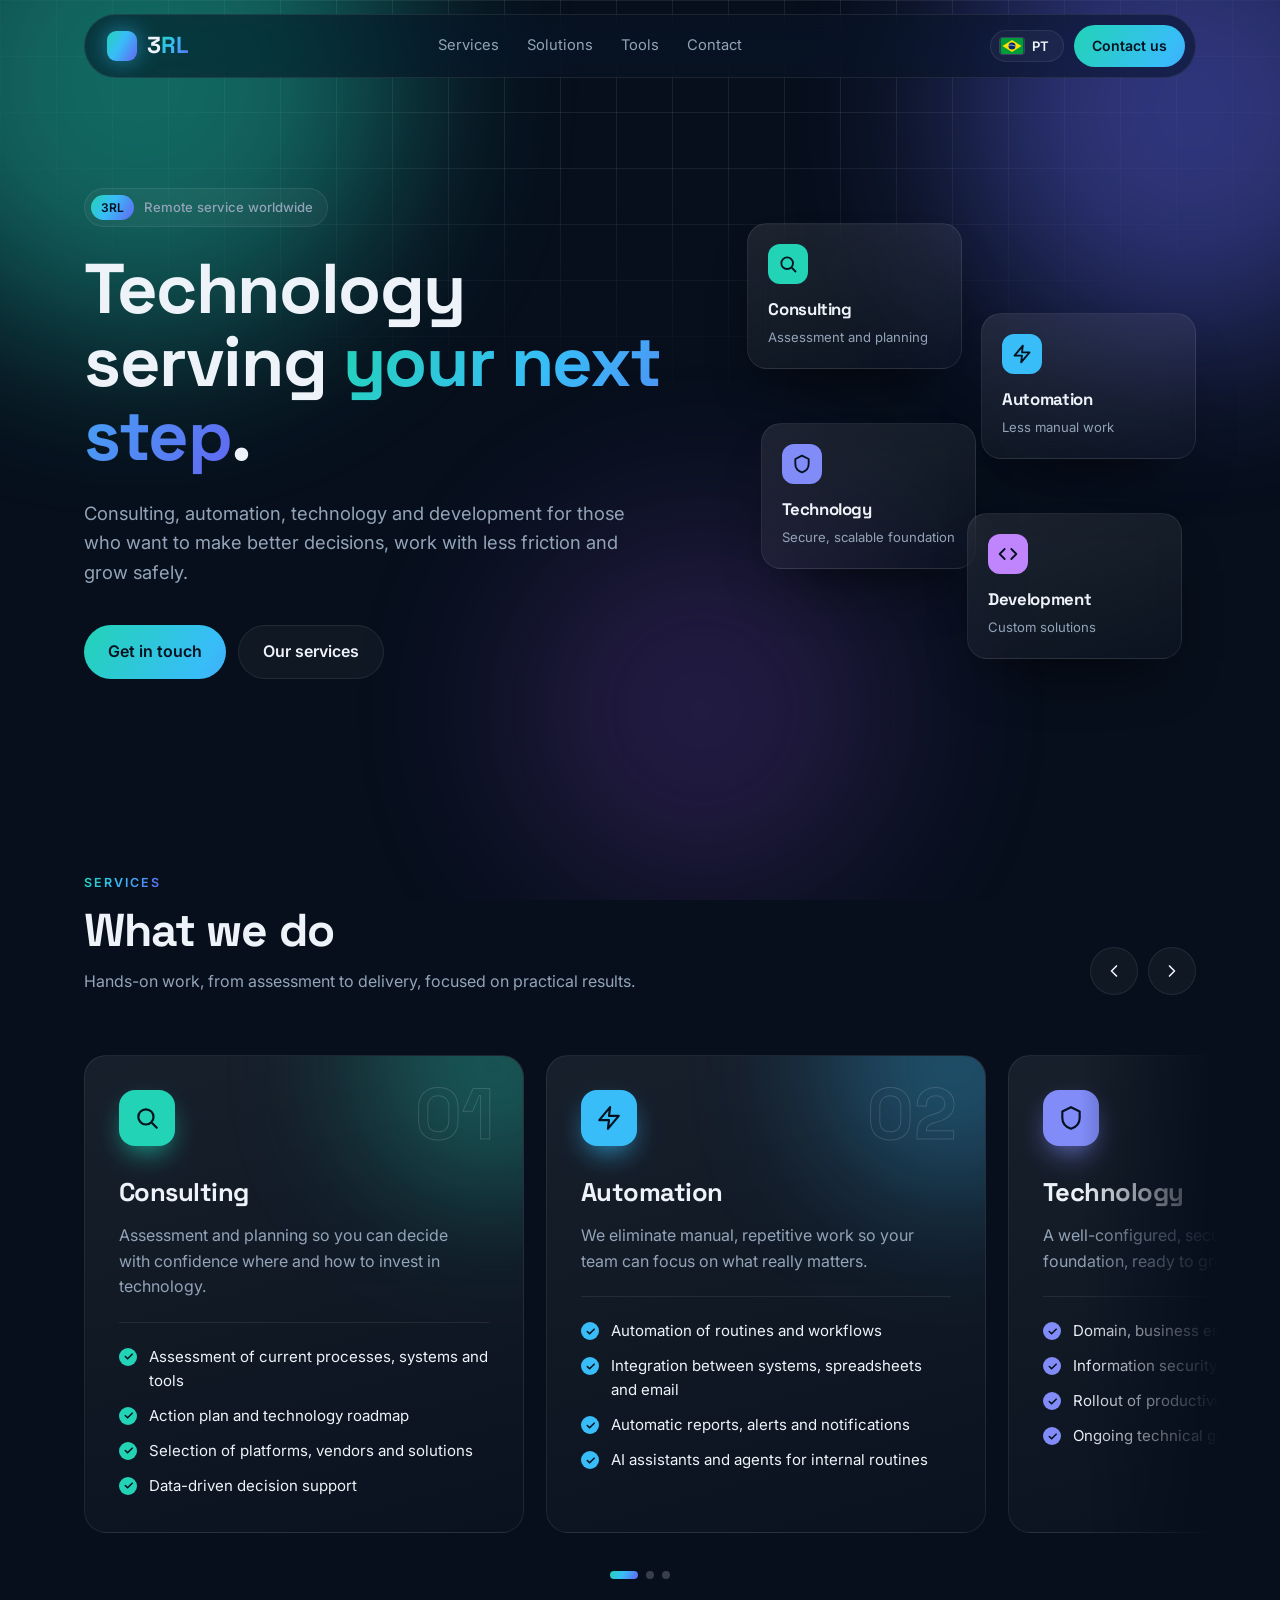
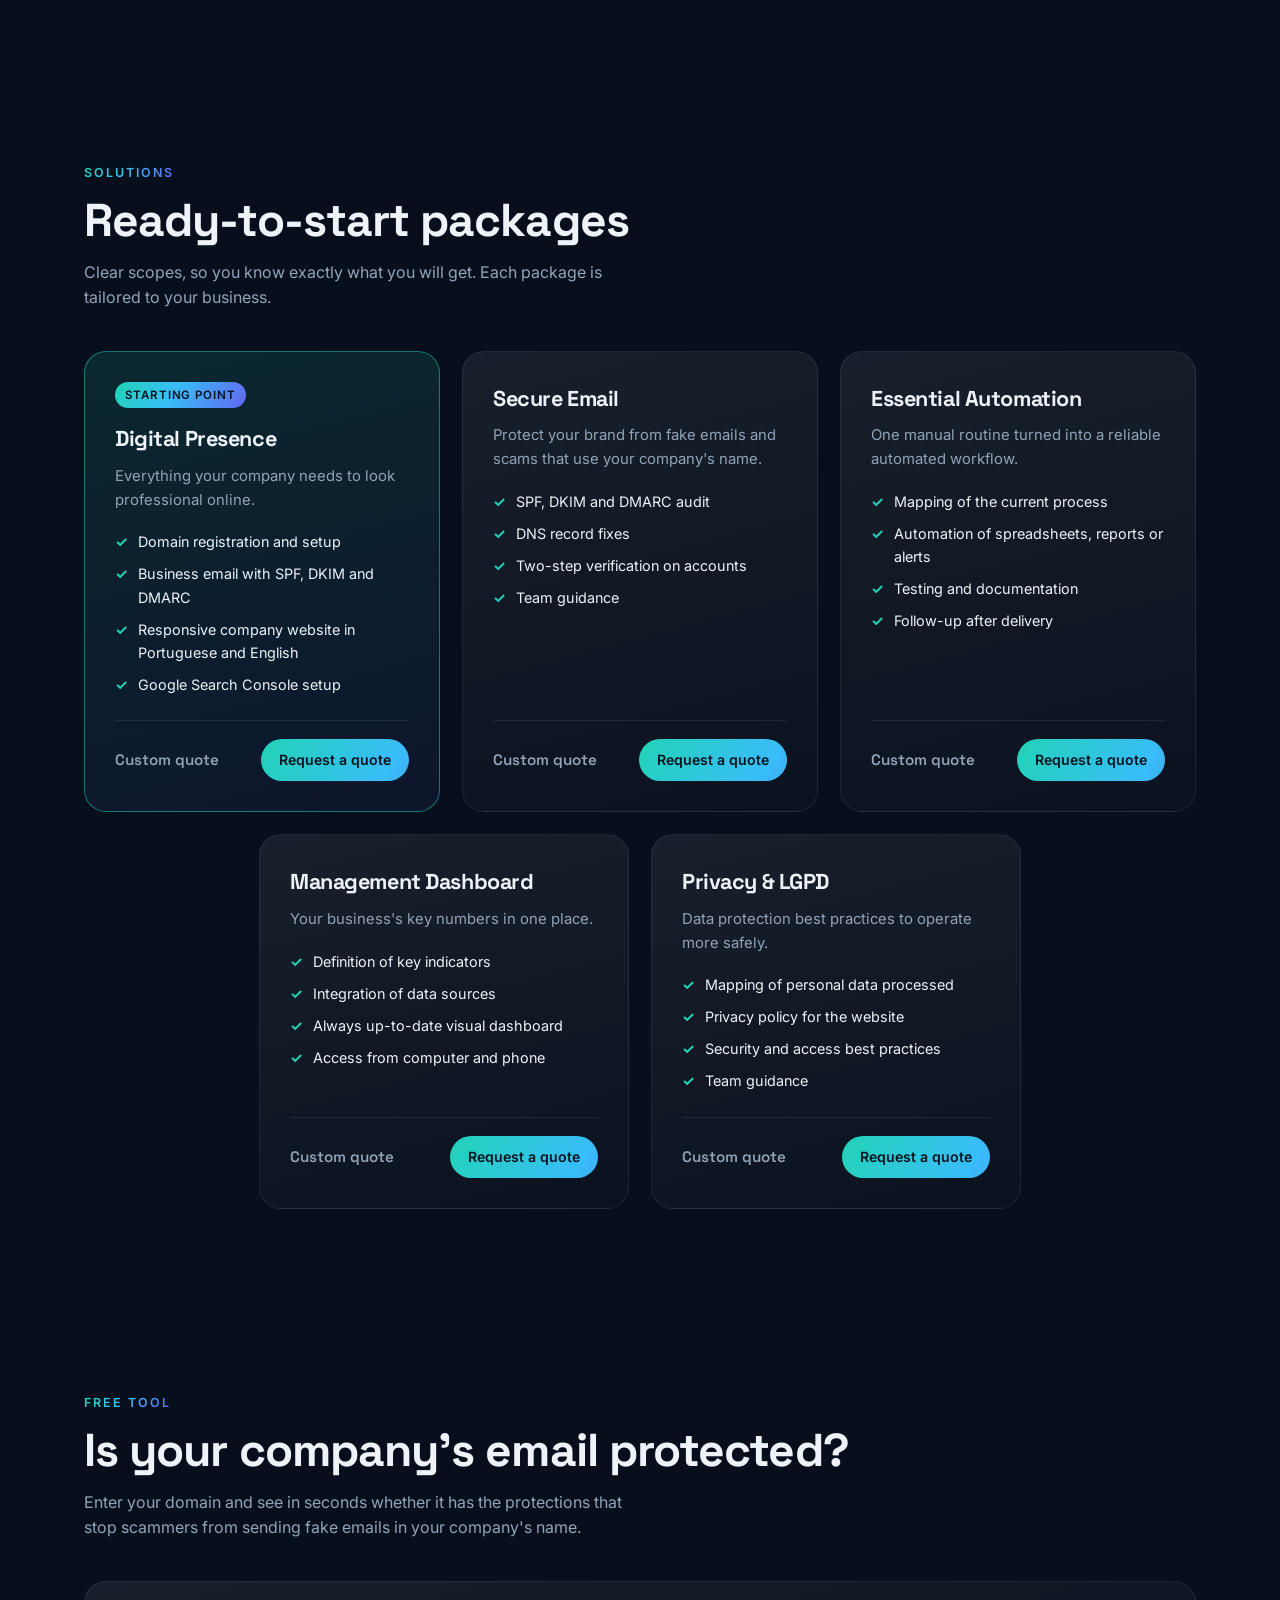
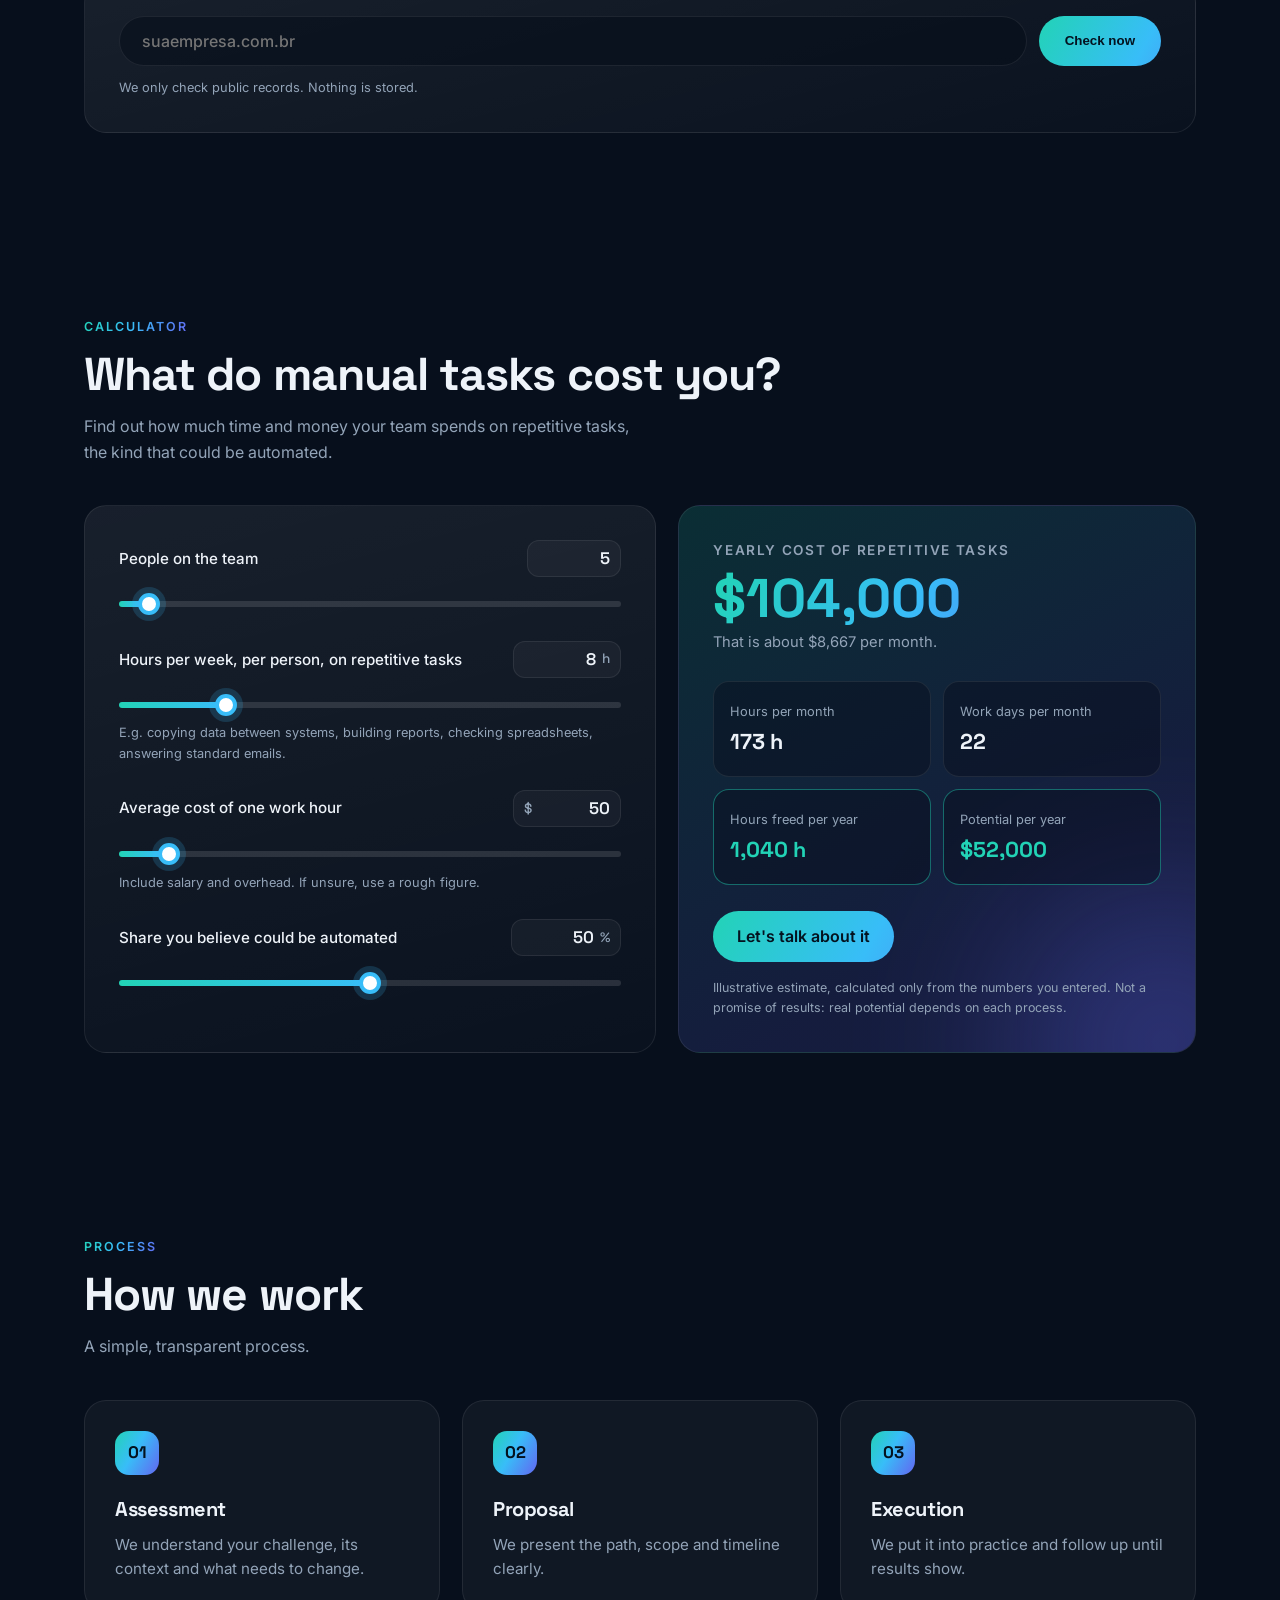
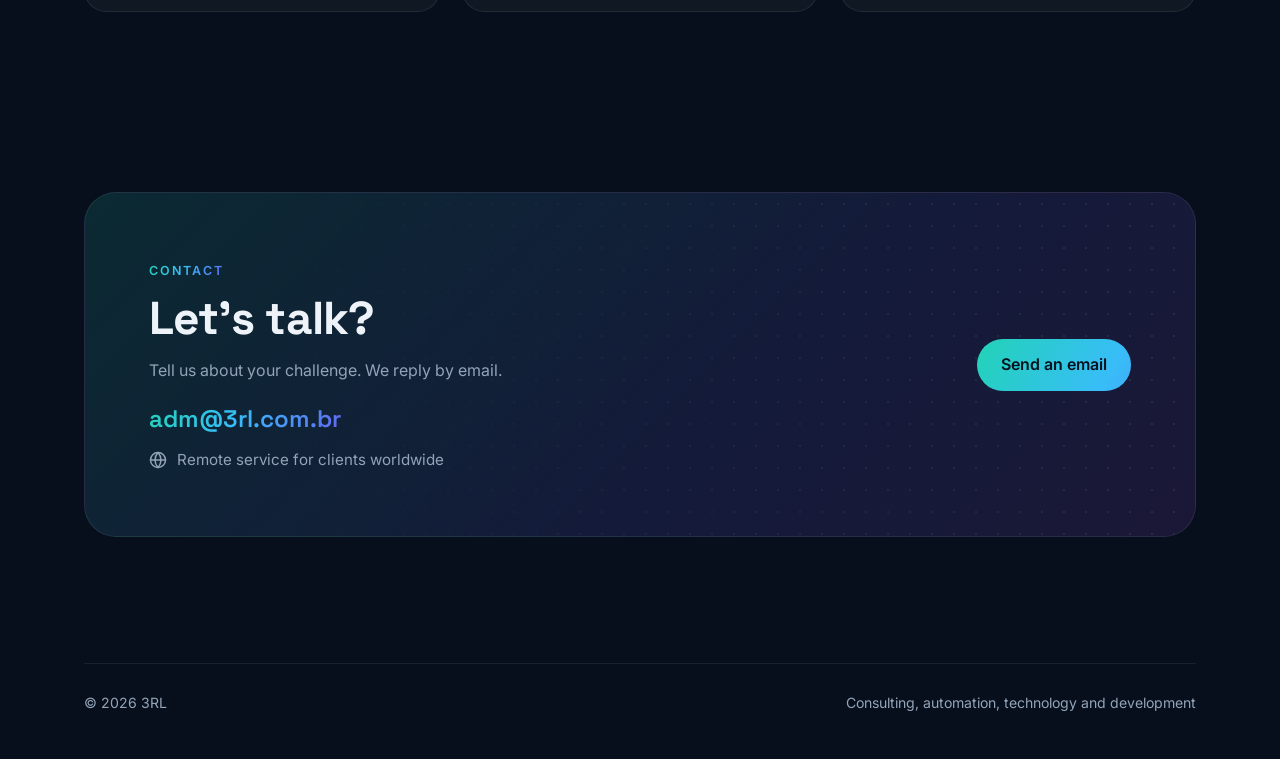
==== commit f58c4928: "Update index.html" ====
--- a/index.html
+++ b/index.html
@@ -348,14 +348,14 @@
     <div class="reveal" style="margin-bottom:40px">
       <div class="eyebrow" data-i18n="vEyebrow">Ferramenta gratuita</div>
       <h2 data-i18n="vTitle">O e-mail da sua empresa está protegido?</h2>
-      <p class="sub" data-i18n="vSub">Digite o domínio e veja em segundos se ele tem SPF, DKIM e DMARC, as proteções que impedem golpistas de enviar e-mails falsos em nome da sua empresa.</p>
+      <p class="sub" data-i18n="vSub">Digite o domínio e veja em segundos se ele tem as proteções que impedem golpistas de enviar e-mails falsos em nome da sua empresa.</p>
     </div>
     <div class="checker reveal">
       <form class="vform" id="vForm" novalidate>
         <input id="vDomain" type="text" inputmode="url" autocomplete="off" autocapitalize="off" spellcheck="false" placeholder="suaempresa.com.br" aria-label="Domínio">
         <button class="btn" id="vBtn" type="submit" data-i18n="vBtn">Verificar agora</button>
       </form>
-      <p class="vhint" data-i18n="vHint">Consultamos apenas registros públicos de DNS (via Google Public DNS). Nada é armazenado.</p>
+      <p class="vhint" data-i18n="vHint">Consultamos apenas registros públicos. Nada é armazenado.</p>
       <div class="vout" id="vOut" aria-live="polite"></div>
     </div>
   </section>
@@ -455,8 +455,8 @@
       k3t:"Essential Automation", k3d:"One manual routine turned into a reliable automated workflow.", k3i1:"Mapping of the current process", k3i2:"Automation of spreadsheets, reports or alerts", k3i3:"Testing and documentation", k3i4:"Follow-up after delivery",
       k4t:"Management Dashboard", k4d:"Your business's key numbers in one place.", k4i1:"Definition of key indicators", k4i2:"Integration of data sources", k4i3:"Always up-to-date visual dashboard", k4i4:"Access from computer and phone",
       k5t:"Privacy & LGPD", k5d:"Data protection best practices to operate more safely.", k5i1:"Mapping of personal data processed", k5i2:"Privacy policy for the website", k5i3:"Security and access best practices", k5i4:"Team guidance",
-      vEyebrow:"Free tool", vTitle:"Is your company's email protected?", vSub:"Enter your domain and see in seconds whether it has SPF, DKIM and DMARC, the protections that stop scammers from sending fake emails in your company's name.",
-      vBtn:"Check now", vHint:"We only query public DNS records (via Google Public DNS). Nothing is stored.",
+      vEyebrow:"Free tool", vTitle:"Is your company's email protected?", vSub:"Enter your domain and see in seconds whether it has the protections that stop scammers from sending fake emails in your company's name.",
+      vBtn:"Check now", vHint:"We only check public records. Nothing is stored.",
       calcEyebrow:"Calculator", calcTitle:"What do manual tasks cost you?", calcSub:"Find out how much time and money your team spends on repetitive tasks, the kind that could be automated.",
       fPeople:"People on the team", fHours:"Hours per week, per person, on repetitive tasks", fHoursHint:"E.g. copying data between systems, building reports, checking spreadsheets, answering standard emails.",
       fCost:"Average cost of one work hour", fCostHint:"Include salary and overhead. If unsure, use a rough figure.", fAuto:"Share you believe could be automated",
@@ -581,18 +581,18 @@
     let last=null;
     const L={
       pt:{
-        mx_ok:p=>["Recebimento de e-mail",p?`Servidor identificado: ${p}.`:"Servidores de e-mail (MX) encontrados."],
-        mx_none:["Recebimento de e-mail","Nenhum servidor de e-mail (MX) encontrado para este domínio."],
-        spf_good:["SPF configurado","Define quais servidores podem enviar e-mails em nome do domínio."],
-        spf_all:["SPF permissivo","O registro termina em “+all” ou “?all”, o que na prática libera qualquer servidor."],
-        spf_noall:["SPF incompleto","Falta a regra final (“~all” ou “-all”) no registro."],
-        spf_multi:["SPF duplicado","Há mais de um registro SPF, o que invalida a verificação."],
-        spf_none:["SPF ausente","Qualquer servidor pode tentar enviar e-mails em nome do domínio."],
-        dkim_good:s=>["DKIM encontrado",`Assinatura digital localizada (seletor: ${s}).`],
-        dkim_unk:["DKIM não localizado","Não encontramos a assinatura nos seletores mais comuns. Ela pode existir com outro nome: vale uma verificação mais detalhada."],
-        dmarc_good:p=>["DMARC ativo",`Política “${p}”: e-mails falsos são bloqueados ou vão para o spam.`],
-        dmarc_none:["DMARC só monitora","Política “none”: o domínio recebe relatórios, mas e-mails falsos ainda chegam ao destinatário."],
-        dmarc_miss:["DMARC ausente","Os provedores não recebem instruções sobre o que fazer com e-mails falsos."],
+        mx_ok:p=>["Recebimento de e-mail",p?`Provedor identificado: ${p}.`:"Servidores de e-mail encontrados."],
+        mx_none:["Recebimento de e-mail","Nenhum servidor de e-mail encontrado para este domínio."],
+        spf_good:["Autorização de envio ativa","O domínio define quais servidores podem enviar e-mails em seu nome."],
+        spf_all:["Autorização de envio permissiva","A configuração atual libera qualquer servidor para enviar e-mails em nome do domínio."],
+        spf_noall:["Autorização de envio incompleta","A configuração não define o que fazer com servidores não autorizados."],
+        spf_multi:["Autorização de envio em conflito","Há configurações duplicadas, o que invalida a proteção."],
+        spf_none:["Autorização de envio ausente","Qualquer servidor pode tentar enviar e-mails em nome do domínio."],
+        dkim_good:s=>["Assinatura digital ativa","Os e-mails do domínio saem com assinatura digital."],
+        dkim_unk:["Assinatura digital não confirmada","Não conseguimos confirmar a assinatura digital dos e-mails. Vale uma verificação mais detalhada."],
+        dmarc_good:p=>["Bloqueio de e-mails falsos ativo","E-mails falsos em nome do domínio são bloqueados ou vão para o spam."],
+        dmarc_none:["Bloqueio de e-mails falsos desligado","O domínio apenas monitora: e-mails falsos ainda chegam ao destinatário."],
+        dmarc_miss:["Bloqueio de e-mails falsos ausente","Os provedores não sabem o que fazer com e-mails falsos em nome do domínio."],
         v_good:["Bem protegido","O domínio tem as três proteções principais ativas."],
         v_warn:["Proteção parcial","Existem pontos que deixam brechas para e-mails falsos."],
         v_bad:["Vulnerável a falsificação","Golpistas podem enviar e-mails se passando pela empresa."],
@@ -600,24 +600,24 @@
         cta_ok:"Tudo certo por aqui. Quer revisar outras áreas de tecnologia da empresa?",
         btn_fix:"Quero corrigir", btn_ok:"Falar com a 3RL",
         bad_domain:"Digite um domínio válido, por exemplo: suaempresa.com.br",
-        nx:"Este domínio não existe ou não tem DNS publicado.",
-        err:"Não foi possível consultar o DNS agora. Tente novamente em instantes.",
+        nx:"Este domínio não existe ou não está publicado.",
+        err:"Não foi possível fazer a verificação agora. Tente novamente em instantes.",
         checking:"Verificando…", subj:"Verificação de e-mail - ",
         body:(d,r)=>`Olá! Usei o verificador de e-mail do site da 3RL.\n\nDomínio: ${d}\n${r}\n\nGostaria de ajuda para corrigir.`
       },
       en:{
-        mx_ok:p=>["Incoming email",p?`Provider detected: ${p}.`:"Mail servers (MX) found."],
-        mx_none:["Incoming email","No mail server (MX) found for this domain."],
-        spf_good:["SPF configured","Defines which servers may send email on behalf of the domain."],
-        spf_all:["Permissive SPF","The record ends in “+all” or “?all”, which effectively allows any server."],
-        spf_noall:["Incomplete SPF","The record is missing a final rule (“~all” or “-all”)."],
-        spf_multi:["Duplicate SPF","There is more than one SPF record, which breaks validation."],
-        spf_none:["SPF missing","Any server can try to send email on behalf of the domain."],
-        dkim_good:s=>["DKIM found",`Digital signature located (selector: ${s}).`],
-        dkim_unk:["DKIM not located","We did not find a signature under the most common selectors. It may exist under another name and is worth a closer look."],
-        dmarc_good:p=>["DMARC active",`Policy “${p}”: fake emails are blocked or sent to spam.`],
-        dmarc_none:["DMARC monitoring only","Policy “none”: the domain gets reports, but fake emails still reach recipients."],
-        dmarc_miss:["DMARC missing","Mail providers get no instructions on what to do with fake emails."],
+        mx_ok:p=>["Incoming email",p?`Provider detected: ${p}.`:"Mail servers found."],
+        mx_none:["Incoming email","No mail server found for this domain."],
+        spf_good:["Sender authorization active","The domain defines which servers may send email on its behalf."],
+        spf_all:["Permissive sender authorization","The current setup lets any server send email on behalf of the domain."],
+        spf_noall:["Incomplete sender authorization","The setup does not say what to do with unauthorized servers."],
+        spf_multi:["Conflicting sender authorization","Duplicate settings cancel out the protection."],
+        spf_none:["Sender authorization missing","Any server can try to send email on behalf of the domain."],
+        dkim_good:s=>["Digital signature active","Emails from the domain are digitally signed."],
+        dkim_unk:["Digital signature not confirmed","We could not confirm a digital signature on the emails. It is worth a closer look."],
+        dmarc_good:p=>["Fake email blocking active","Fake emails using the domain are blocked or sent to spam."],
+        dmarc_none:["Fake email blocking off","The domain only monitors: fake emails still reach recipients."],
+        dmarc_miss:["Fake email blocking missing","Mail providers do not know what to do with fake emails using the domain."],
         v_good:["Well protected","The domain has all three main protections active."],
         v_warn:["Partially protected","There are gaps that let fake emails through."],
         v_bad:["Open to spoofing","Scammers can send emails pretending to be the company."],
@@ -625,8 +625,8 @@
         cta_ok:"All good here. Want to review other technology areas of your company?",
         btn_fix:"Fix it for me", btn_ok:"Talk to 3RL",
         bad_domain:"Enter a valid domain, e.g. yourcompany.com",
-        nx:"This domain does not exist or has no published DNS.",
-        err:"Could not query DNS right now. Please try again shortly.",
+        nx:"This domain does not exist or is not published.",
+        err:"The check could not be completed right now. Please try again shortly.",
         checking:"Checking…", subj:"Email check - ",
         body:(d,r)=>`Hello! I used the email checker on the 3RL website.\n\nDomain: ${d}\n${r}\n\nI would like help fixing it.`
       }
@@ -649,7 +649,7 @@
       const href="mailto:adm@3rl.com.br?subject="+encodeURIComponent(T.subj+r.domain)+"&body="+encodeURIComponent(T.body(r.domain,resumo));
       $("vOut").innerHTML=
         `<div class="verdict v-${r.verdict}"><div class="vi">${ICON[r.verdict]}</div><div><h3>${esc(v[0])} · ${esc(r.domain)}</h3><p>${esc(v[1])}</p></div></div>`+
-        `<div class="vrows">`+rows.map(x=>`<div class="vrow s-${x.st}"><div class="dot2">${ICON[x.st]}</div><div><b>${esc(x.t)}</b><span>${esc(x.d)}</span>${x.code?`<code>${esc(x.code)}</code>`:""}</div></div>`).join("")+`</div>`+
+        `<div class="vrows">`+rows.map(x=>`<div class="vrow s-${x.st}"><div class="dot2">${ICON[x.st]}</div><div><b>${esc(x.t)}</b><span>${esc(x.d)}</span></div></div>`).join("")+`</div>`+
         `<div class="vcta"><p>${esc(r.verdict==="good"?T.cta_ok:T.cta_fix)}</p><a class="btn" href="${href}">${esc(r.verdict==="good"?T.btn_ok:T.btn_fix)}</a></div>`;
     };
     async function check(domain){
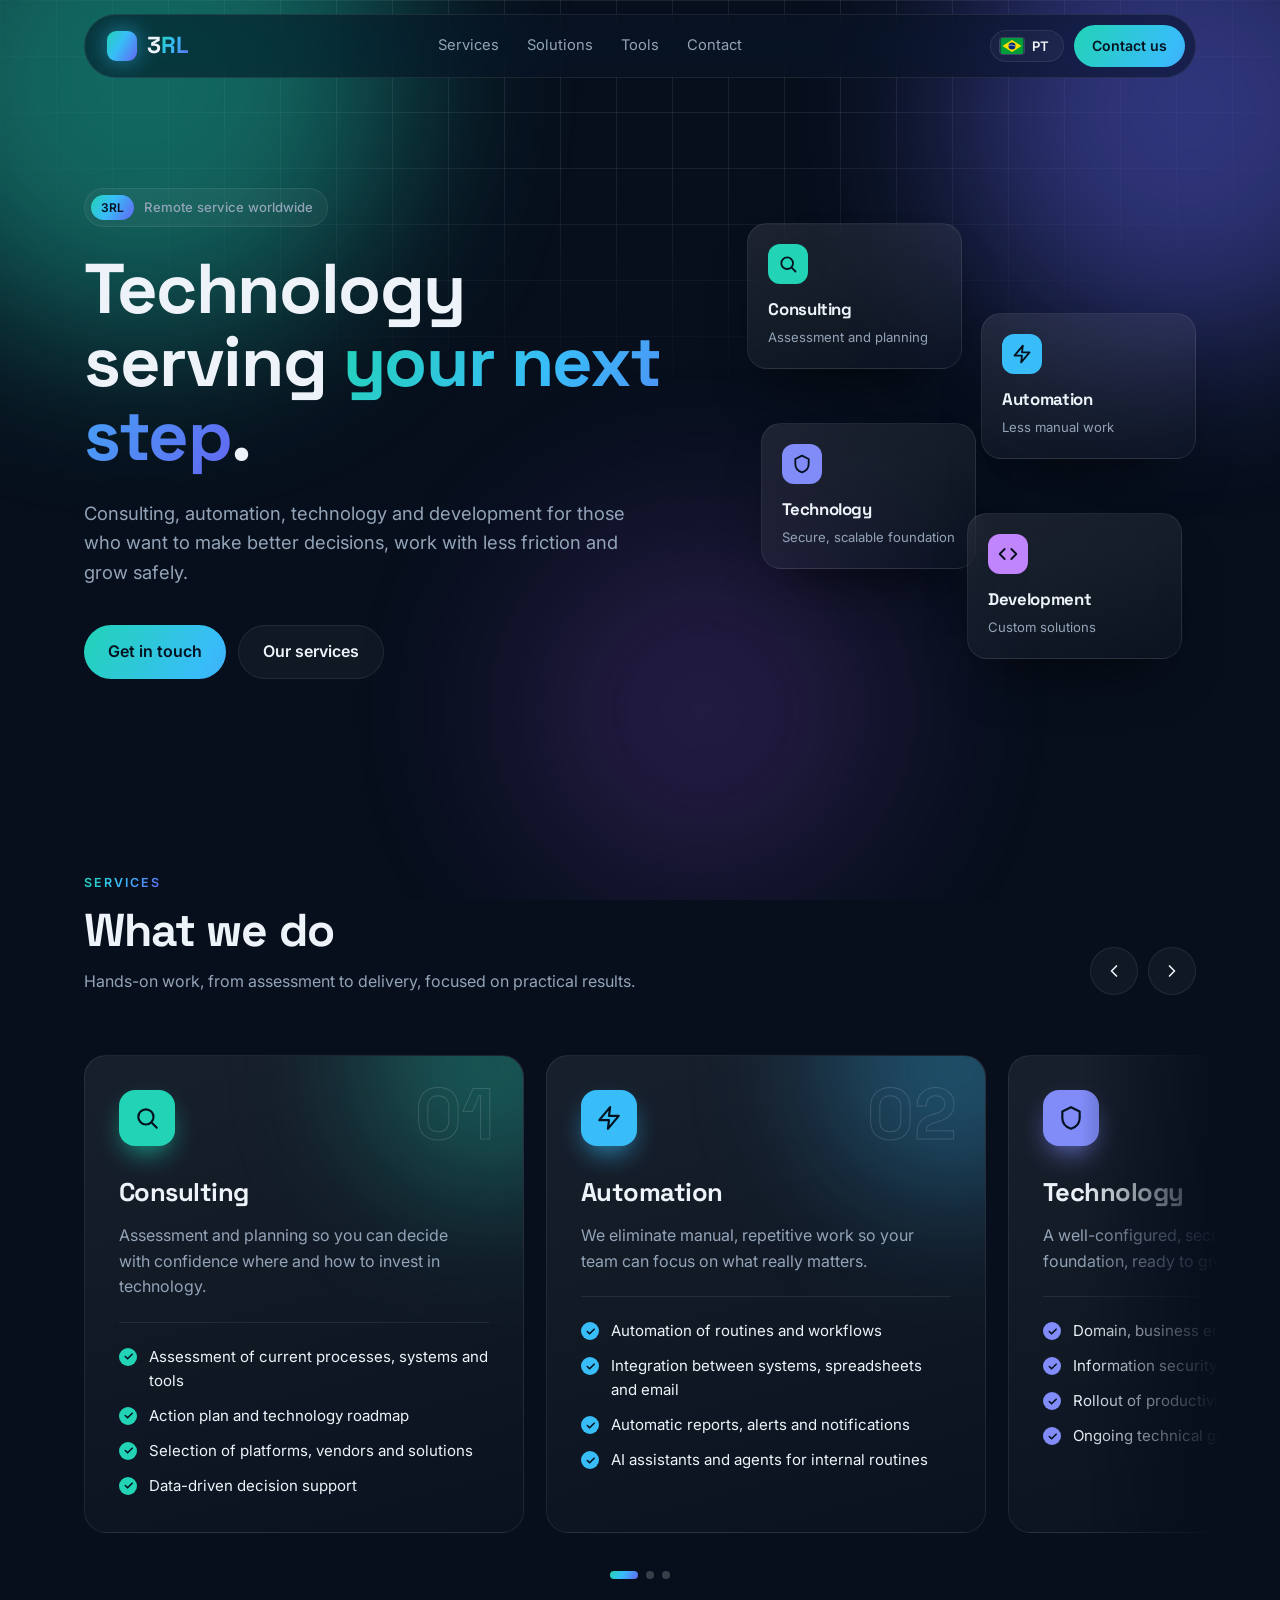
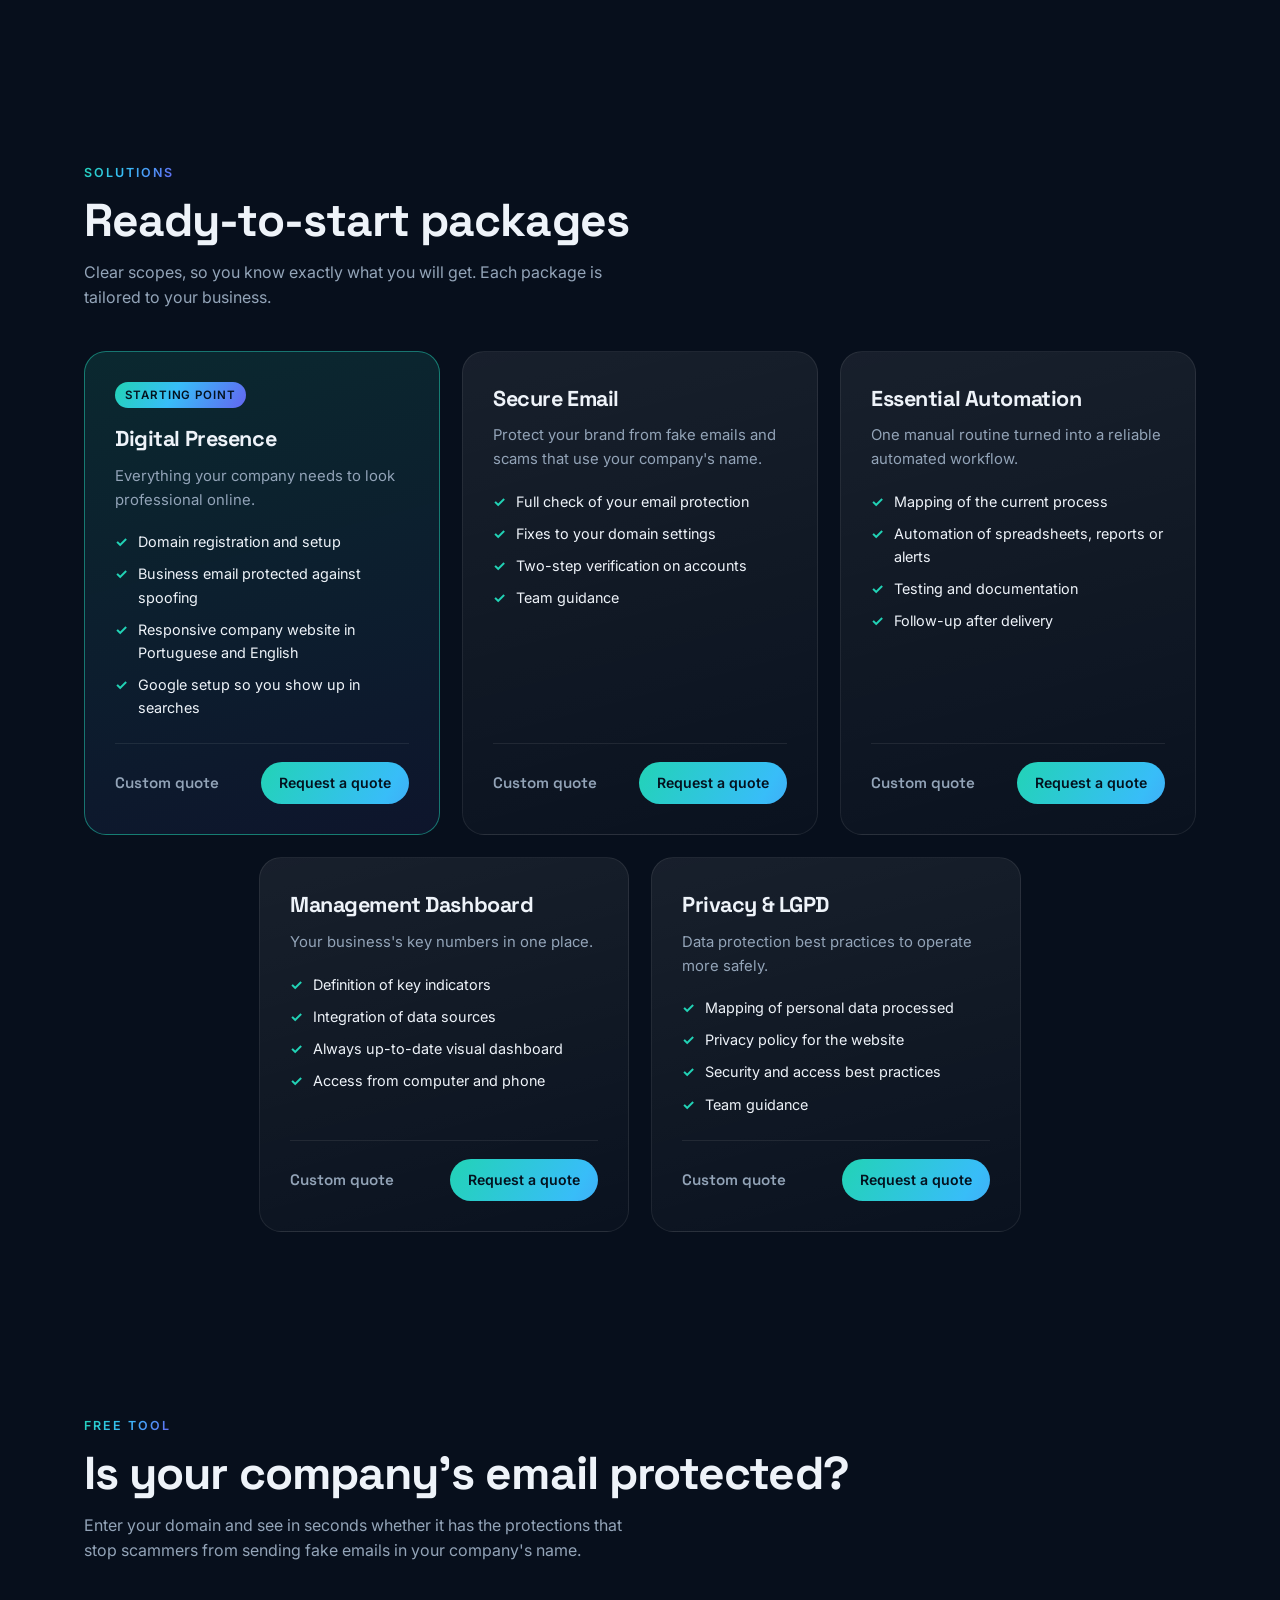
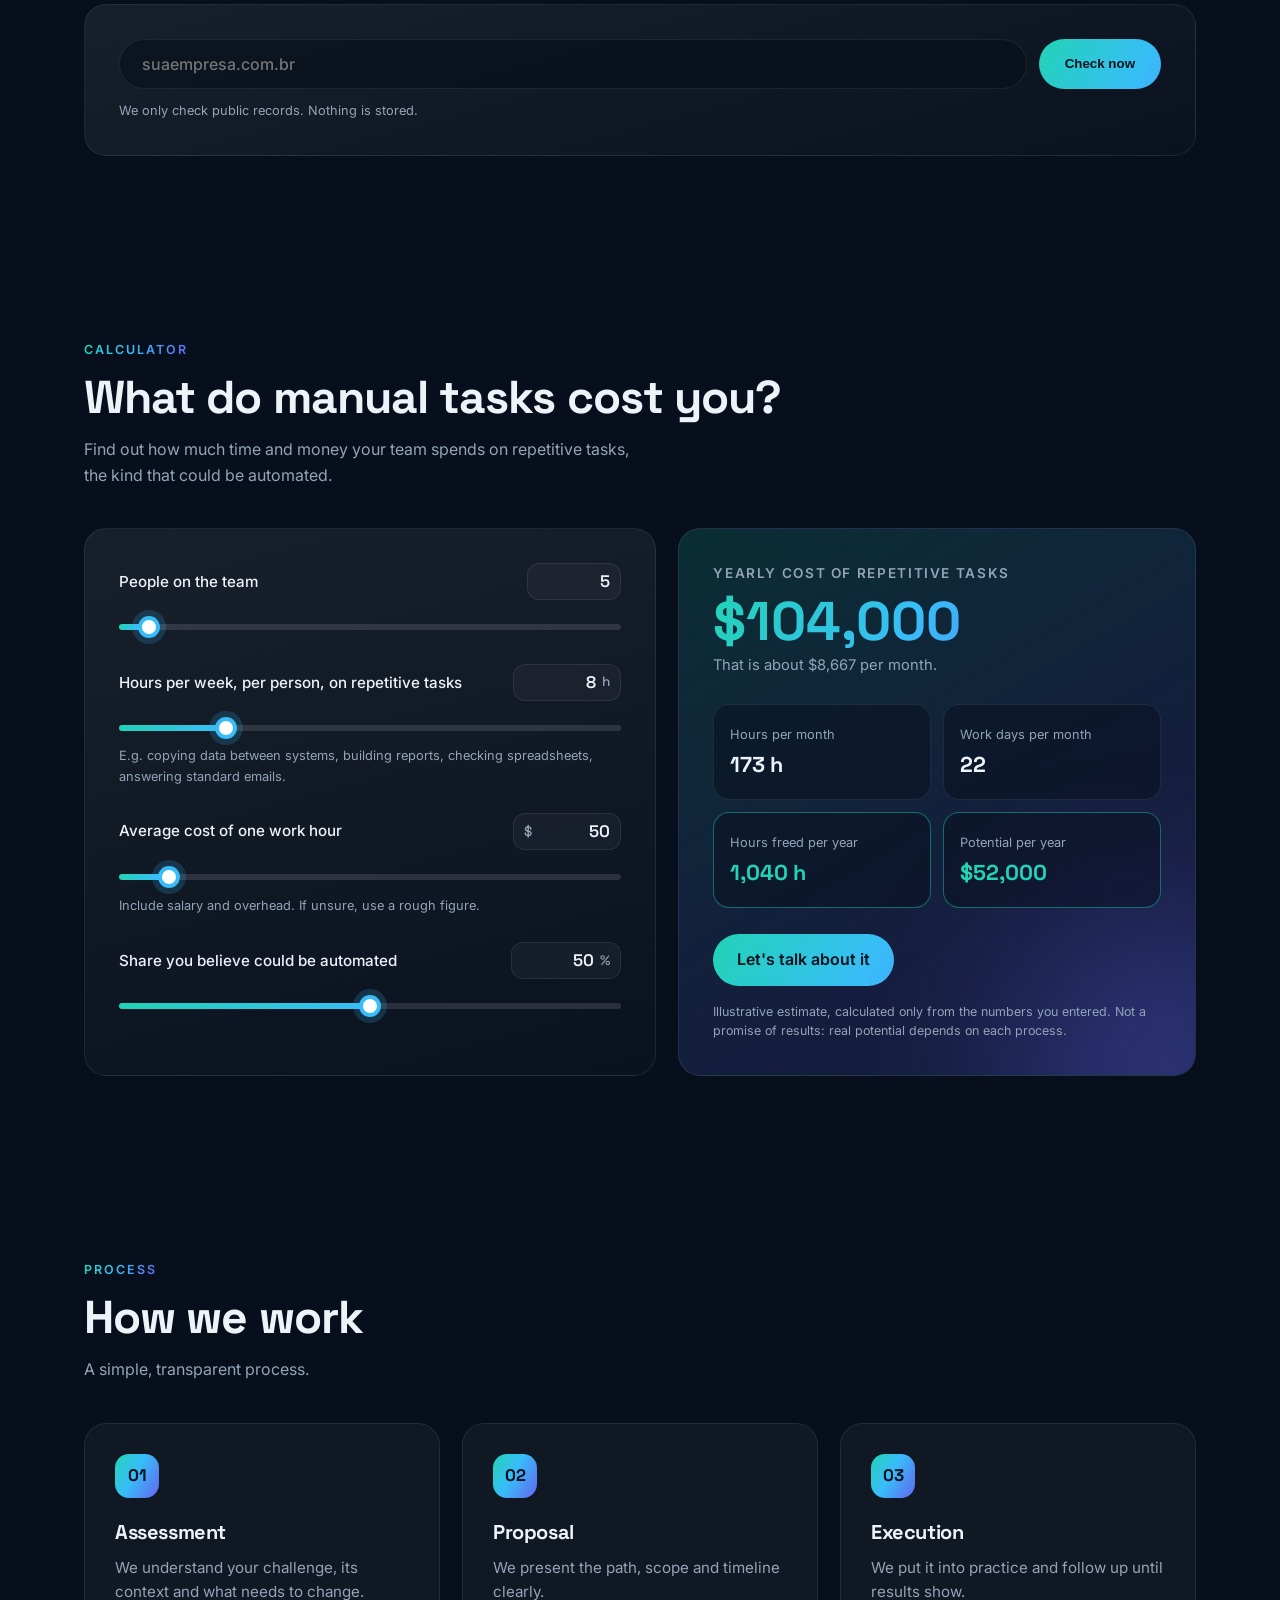
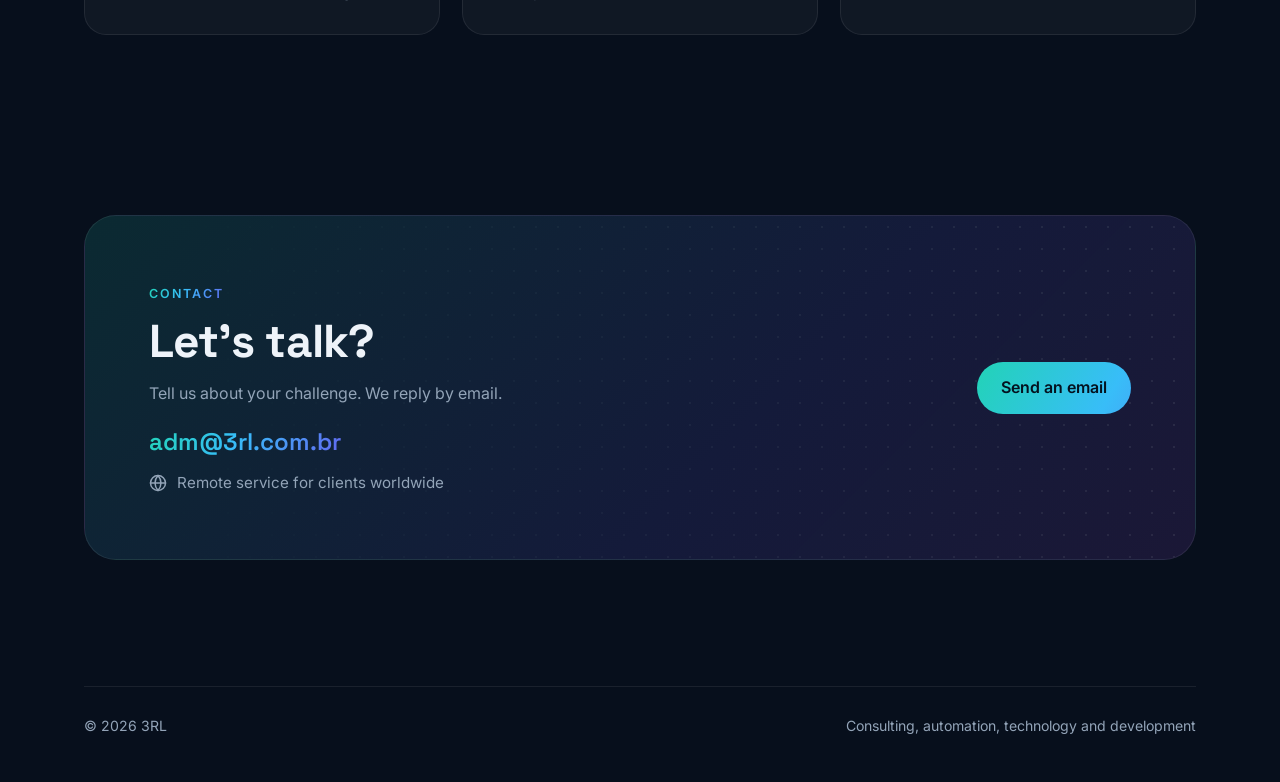
==== commit 6234605c: "Update index.html" ====
--- a/index.html
+++ b/index.html
@@ -314,13 +314,13 @@
         <article class="pack feat">
           <span class="badge" data-i18n="k1badge">Ponto de partida</span><h3 data-i18n="k1t">Presença Digital</h3>
           <p data-i18n="k1d">Tudo para a sua empresa aparecer de forma profissional na internet.</p>
-          <ul><li data-i18n="k1i1">Registro e configuração de domínio</li><li data-i18n="k1i2">E-mail corporativo com SPF, DKIM e DMARC</li><li data-i18n="k1i3">Site institucional responsivo, em português e inglês</li><li data-i18n="k1i4">Cadastro no Google Search Console</li></ul>
+          <ul><li data-i18n="k1i1">Registro e configuração de domínio</li><li data-i18n="k1i2">E-mail corporativo protegido contra falsificação</li><li data-i18n="k1i3">Site institucional responsivo, em português e inglês</li><li data-i18n="k1i4">Cadastro no Google para aparecer nas buscas</li></ul>
           <div class="foot"><span class="price" data-i18n="price">Sob consulta</span><a class="btn small" data-pack="k1" href="mailto:adm@3rl.com.br" data-i18n="packBtn">Solicitar orçamento</a></div>
         </article>
         <article class="pack">
           <h3 data-i18n="k2t">E-mail Seguro</h3>
           <p data-i18n="k2d">Proteja a sua marca contra e-mails falsos e golpes que usam o nome da empresa.</p>
-          <ul><li data-i18n="k2i1">Auditoria de SPF, DKIM e DMARC</li><li data-i18n="k2i2">Correção dos registros de DNS</li><li data-i18n="k2i3">Verificação em duas etapas nas contas</li><li data-i18n="k2i4">Orientação para a equipe</li></ul>
+          <ul><li data-i18n="k2i1">Diagnóstico completo da proteção do e-mail</li><li data-i18n="k2i2">Correção das configurações do domínio</li><li data-i18n="k2i3">Verificação em duas etapas nas contas</li><li data-i18n="k2i4">Orientação para a equipe</li></ul>
           <div class="foot"><span class="price" data-i18n="price">Sob consulta</span><a class="btn small" data-pack="k2" href="mailto:adm@3rl.com.br" data-i18n="packBtn">Solicitar orçamento</a></div>
         </article>
         <article class="pack">
@@ -450,8 +450,8 @@
       nav1:"Services", navCalc:"Calculator", navPacks:"Solutions", navTools:"Tools", nav2:"How we work", nav3:"Contact",
       packsEyebrow:"Solutions", packsTitle:"Ready-to-start packages", packsSub:"Clear scopes, so you know exactly what you will get. Each package is tailored to your business.",
       price:"Custom quote", packBtn:"Request a quote", k1badge:"Starting point",
-      k1t:"Digital Presence", k1d:"Everything your company needs to look professional online.", k1i1:"Domain registration and setup", k1i2:"Business email with SPF, DKIM and DMARC", k1i3:"Responsive company website in Portuguese and English", k1i4:"Google Search Console setup",
-      k2t:"Secure Email", k2d:"Protect your brand from fake emails and scams that use your company's name.", k2i1:"SPF, DKIM and DMARC audit", k2i2:"DNS record fixes", k2i3:"Two-step verification on accounts", k2i4:"Team guidance",
+      k1t:"Digital Presence", k1d:"Everything your company needs to look professional online.", k1i1:"Domain registration and setup", k1i2:"Business email protected against spoofing", k1i3:"Responsive company website in Portuguese and English", k1i4:"Google setup so you show up in searches",
+      k2t:"Secure Email", k2d:"Protect your brand from fake emails and scams that use your company's name.", k2i1:"Full check of your email protection", k2i2:"Fixes to your domain settings", k2i3:"Two-step verification on accounts", k2i4:"Team guidance",
       k3t:"Essential Automation", k3d:"One manual routine turned into a reliable automated workflow.", k3i1:"Mapping of the current process", k3i2:"Automation of spreadsheets, reports or alerts", k3i3:"Testing and documentation", k3i4:"Follow-up after delivery",
       k4t:"Management Dashboard", k4d:"Your business's key numbers in one place.", k4i1:"Definition of key indicators", k4i2:"Integration of data sources", k4i3:"Always up-to-date visual dashboard", k4i4:"Access from computer and phone",
       k5t:"Privacy & LGPD", k5d:"Data protection best practices to operate more safely.", k5i1:"Mapping of personal data processed", k5i2:"Privacy policy for the website", k5i3:"Security and access best practices", k5i4:"Team guidance",
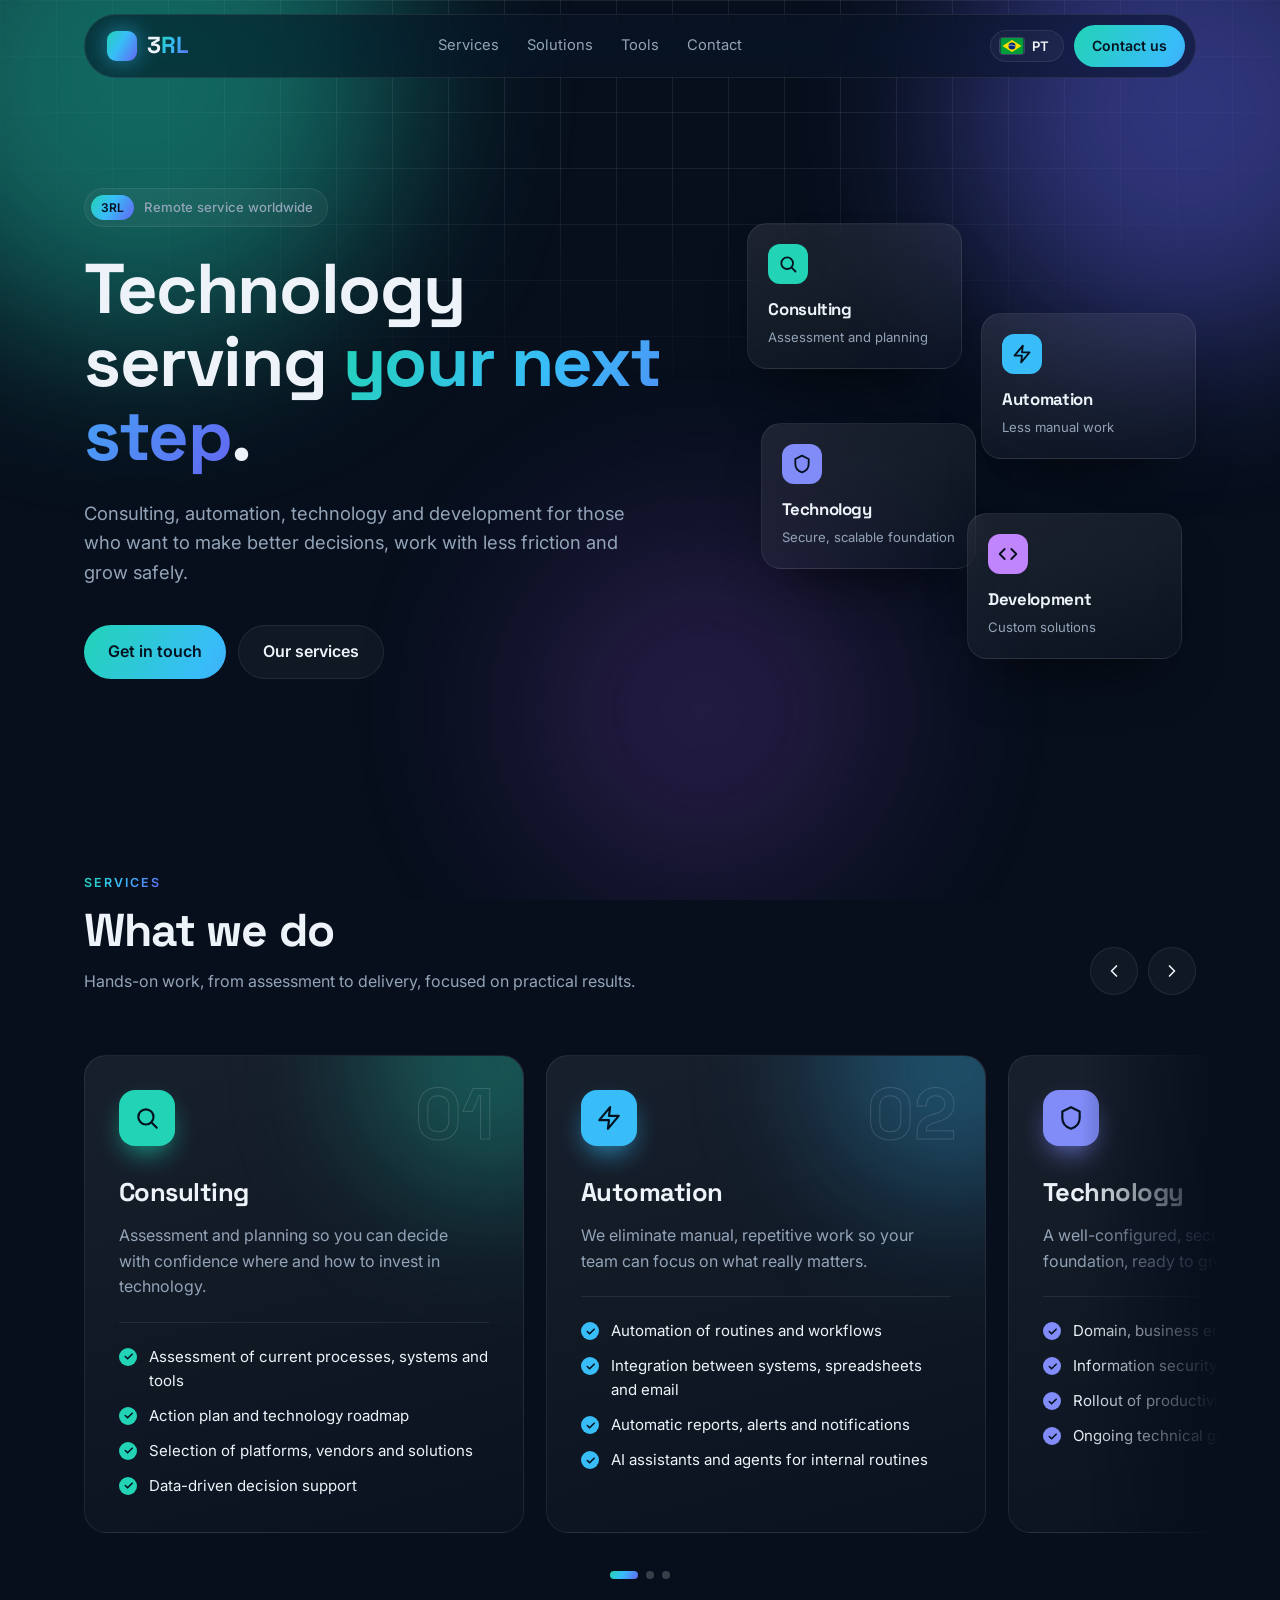
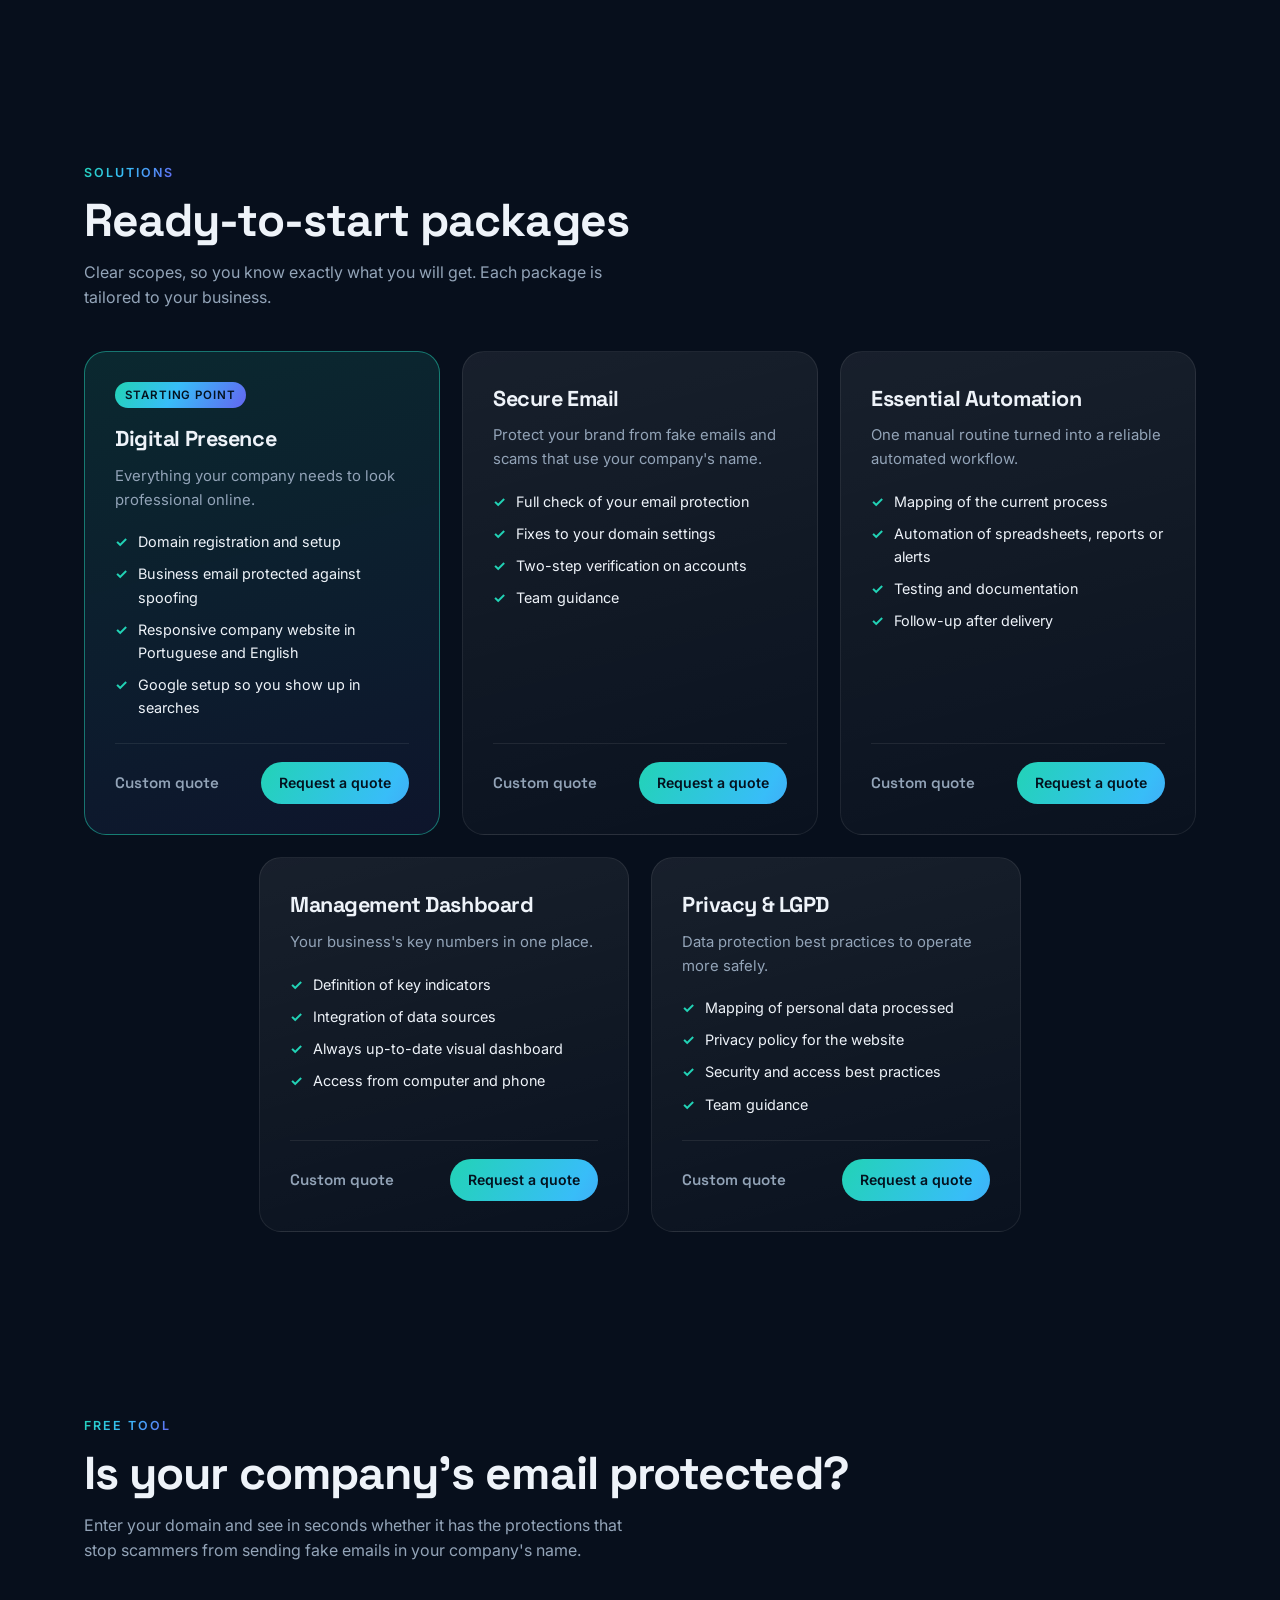
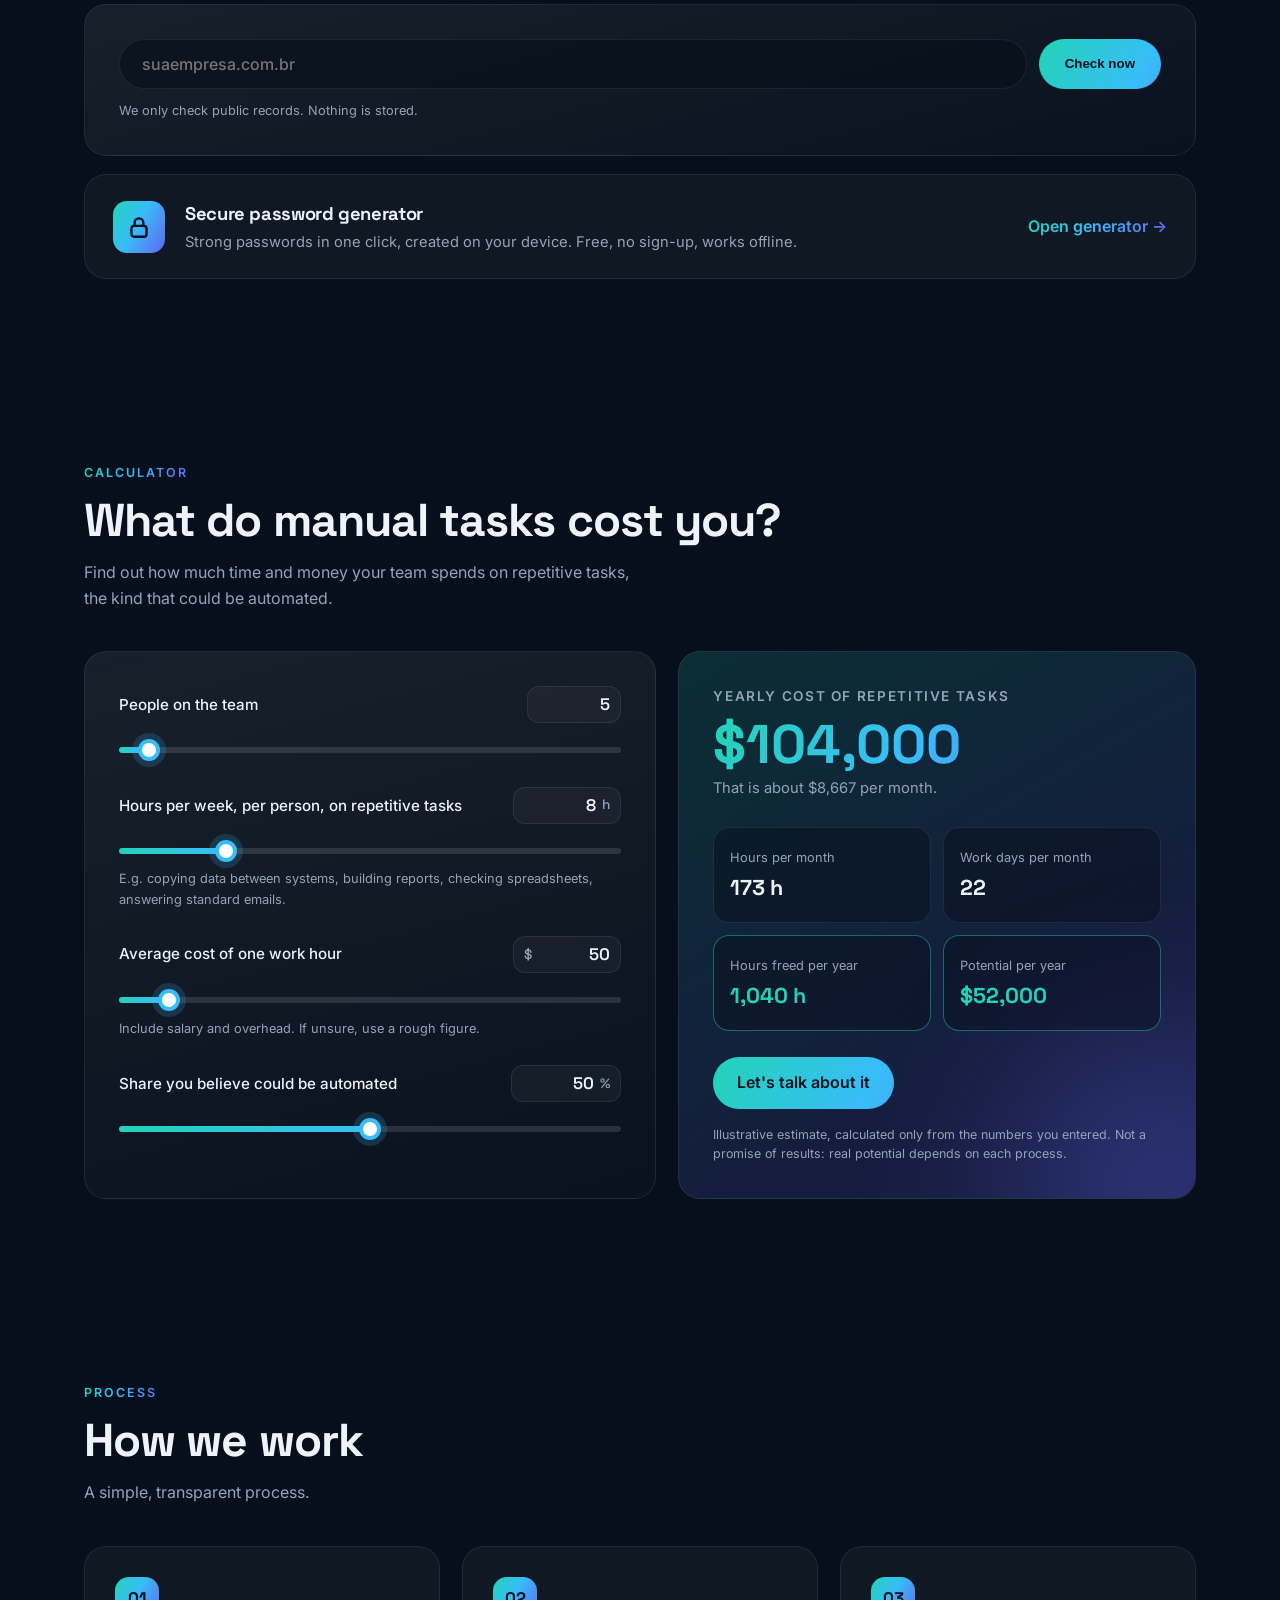
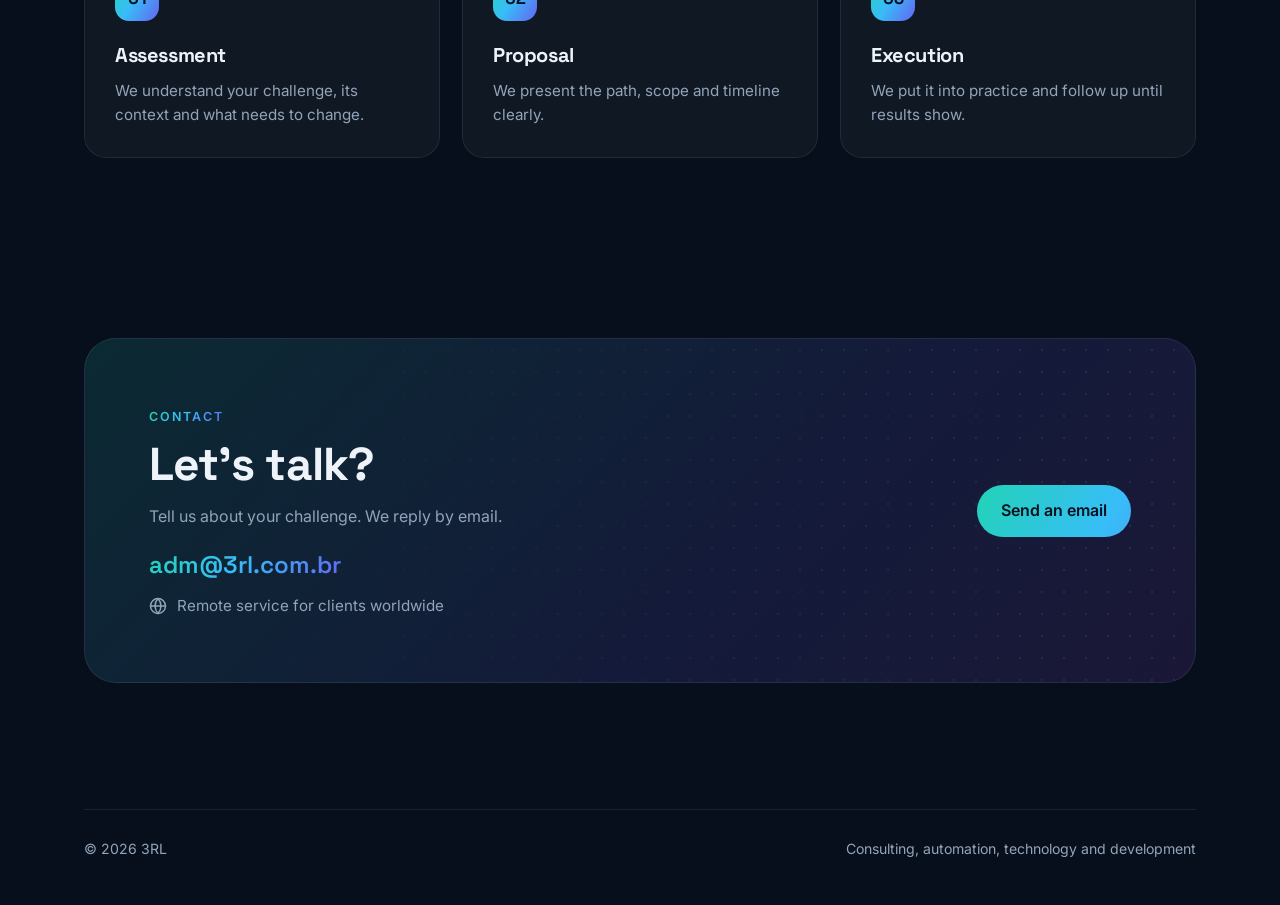
==== commit f9a65c50: "Site: atalho para o gerador de senhas na seção Ferramentas" ====
--- a/index.html
+++ b/index.html
@@ -164,6 +164,14 @@
   .vform .btn{padding:14px 26px}
   .vform .btn[disabled]{opacity:.6;cursor:wait;transform:none}
   .vhint{color:var(--muted);font-size:.8rem;margin-top:12px}
+  .toolcard{display:flex;align-items:center;gap:20px;margin-top:18px;padding:24px 28px;border-radius:var(--radius);border:1px solid var(--line);background:var(--glass);text-decoration:none;transition:background .2s,transform .2s}
+  .toolcard:hover{background:var(--glass2);transform:translateY(-2px)}
+  .toolcard .tic{width:52px;height:52px;flex-shrink:0;border-radius:14px;background:var(--grad);display:grid;place-items:center;color:#04121f}
+  .toolcard .tic svg{width:26px;height:26px;fill:none;stroke:currentColor;stroke-width:2.2;stroke-linecap:round;stroke-linejoin:round}
+  .toolcard h3{font-size:1.15rem;margin-bottom:2px}
+  .toolcard p{color:var(--muted);font-size:.92rem}
+  .toolcard .go{margin-left:auto;font-weight:600;white-space:nowrap;background:var(--grad);-webkit-background-clip:text;background-clip:text;color:transparent}
+  @media (max-width:560px){.toolcard{flex-wrap:wrap;padding:22px}.toolcard .go{margin-left:0}}
   .vout{margin-top:28px}
   .vout:empty{display:none}
   .verdict{display:flex;align-items:center;gap:16px;padding:20px 22px;border-radius:18px;margin-bottom:16px;border:1px solid var(--line)}
@@ -358,6 +366,11 @@
       <p class="vhint" data-i18n="vHint">Consultamos apenas registros públicos. Nada é armazenado.</p>
       <div class="vout" id="vOut" aria-live="polite"></div>
     </div>
+    <a class="toolcard reveal" href="/senhas/">
+      <span class="tic"><svg viewBox="0 0 24 24" aria-hidden="true"><rect x="5" y="11" width="14" height="10" rx="2.5"/><path d="M8 11V8a4 4 0 0 1 8 0v3"/></svg></span>
+      <div><h3 data-i18n="pwT">Gerador de senhas seguras</h3><p data-i18n="pwD">Senhas fortes em um clique, criadas no seu aparelho. Grátis, sem cadastro e funciona offline.</p></div>
+      <span class="go" data-i18n="pwB">Abrir gerador →</span>
+    </a>
   </section>
 
   <section id="calculadora">
@@ -456,7 +469,7 @@
       k4t:"Management Dashboard", k4d:"Your business's key numbers in one place.", k4i1:"Definition of key indicators", k4i2:"Integration of data sources", k4i3:"Always up-to-date visual dashboard", k4i4:"Access from computer and phone",
       k5t:"Privacy & LGPD", k5d:"Data protection best practices to operate more safely.", k5i1:"Mapping of personal data processed", k5i2:"Privacy policy for the website", k5i3:"Security and access best practices", k5i4:"Team guidance",
       vEyebrow:"Free tool", vTitle:"Is your company's email protected?", vSub:"Enter your domain and see in seconds whether it has the protections that stop scammers from sending fake emails in your company's name.",
-      vBtn:"Check now", vHint:"We only check public records. Nothing is stored.",
+      vBtn:"Check now", vHint:"We only check public records. Nothing is stored.", pwT:"Secure password generator", pwD:"Strong passwords in one click, created on your device. Free, no sign-up, works offline.", pwB:"Open generator →",
       calcEyebrow:"Calculator", calcTitle:"What do manual tasks cost you?", calcSub:"Find out how much time and money your team spends on repetitive tasks, the kind that could be automated.",
       fPeople:"People on the team", fHours:"Hours per week, per person, on repetitive tasks", fHoursHint:"E.g. copying data between systems, building reports, checking spreadsheets, answering standard emails.",
       fCost:"Average cost of one work hour", fCostHint:"Include salary and overhead. If unsure, use a rough figure.", fAuto:"Share you believe could be automated",
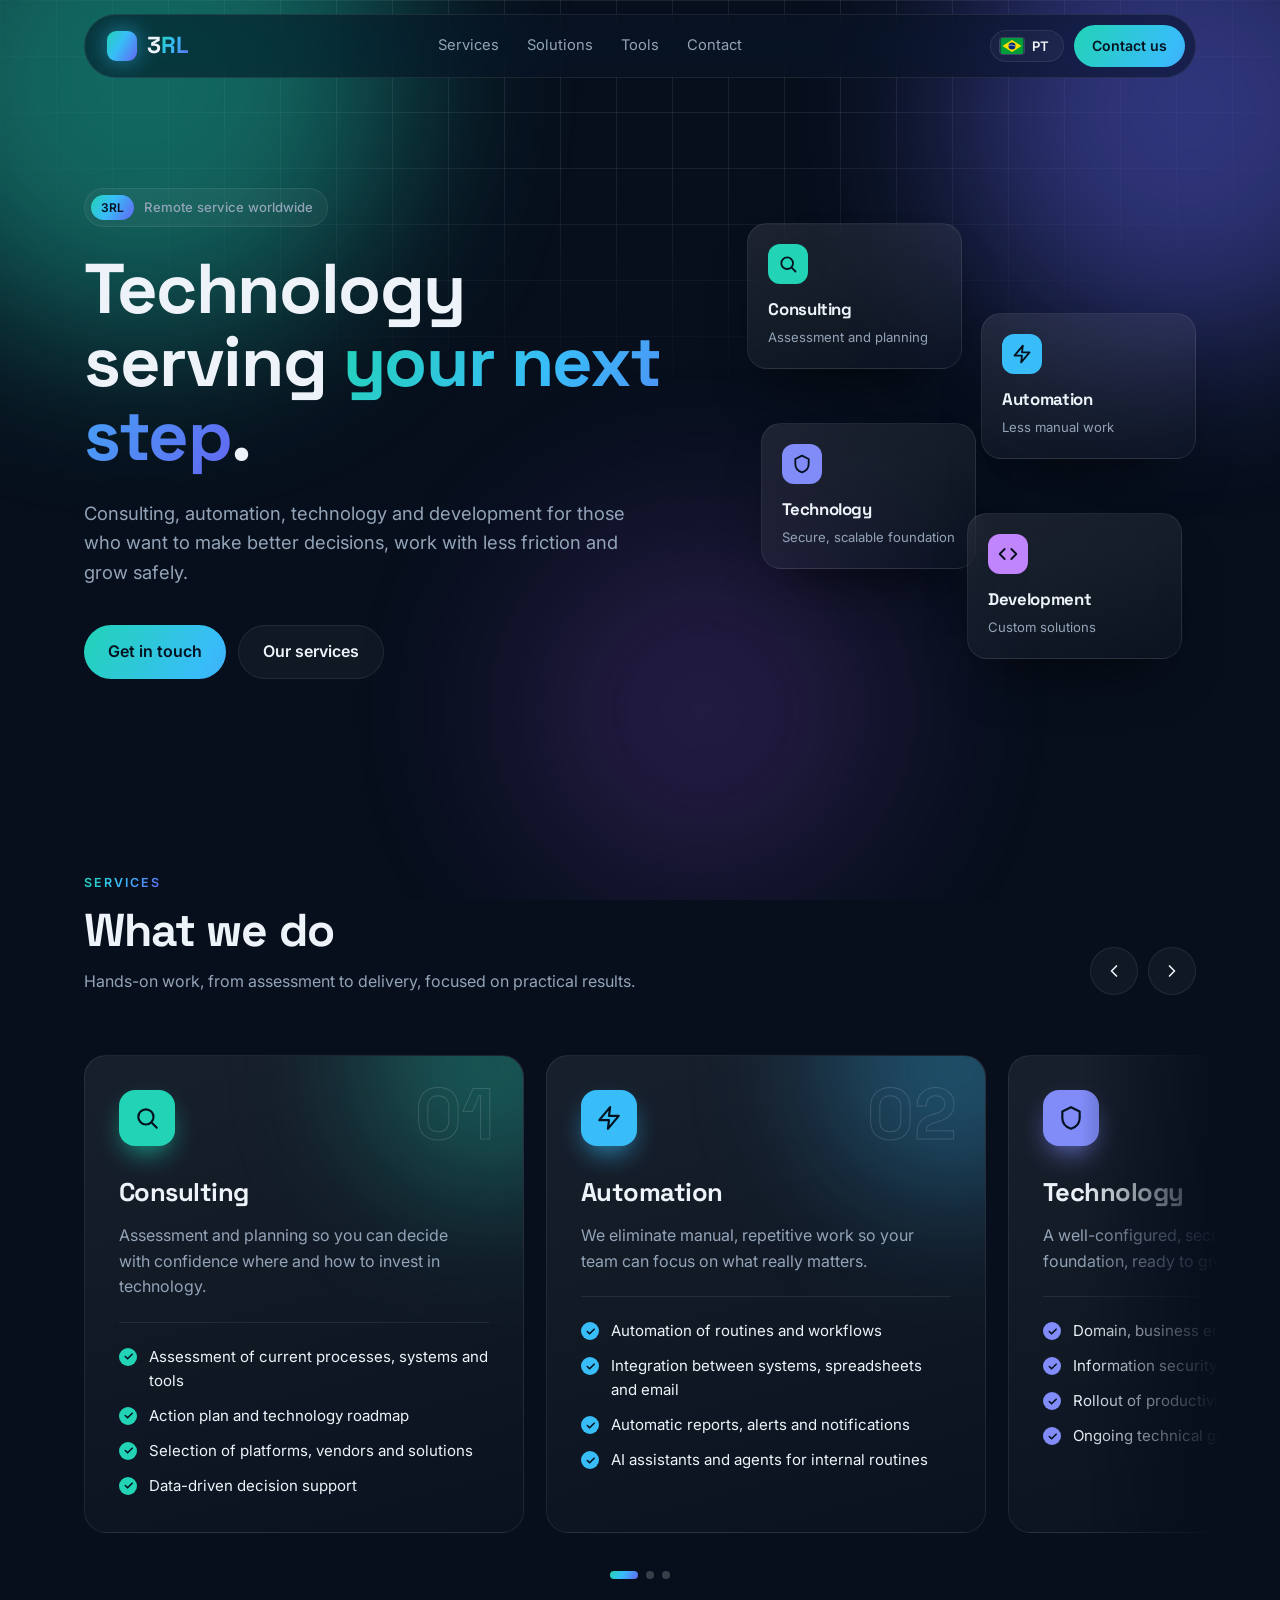
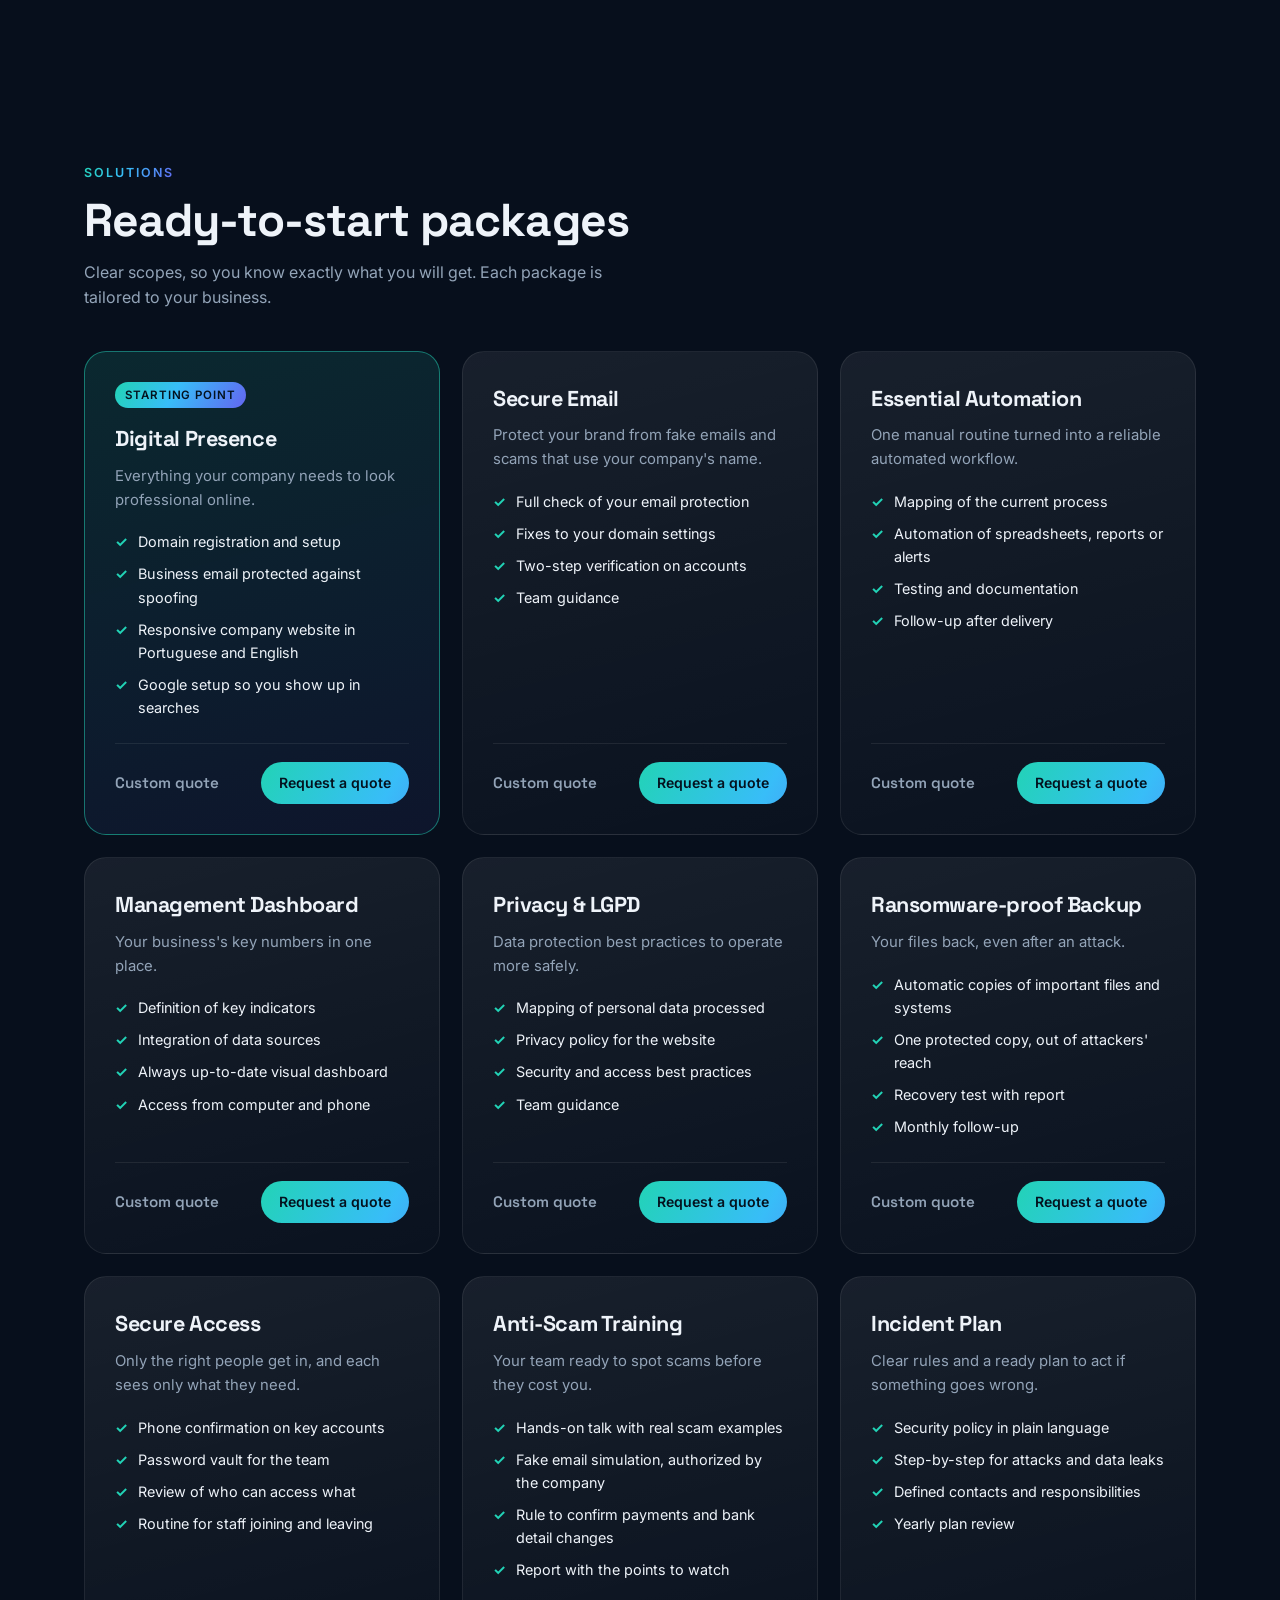
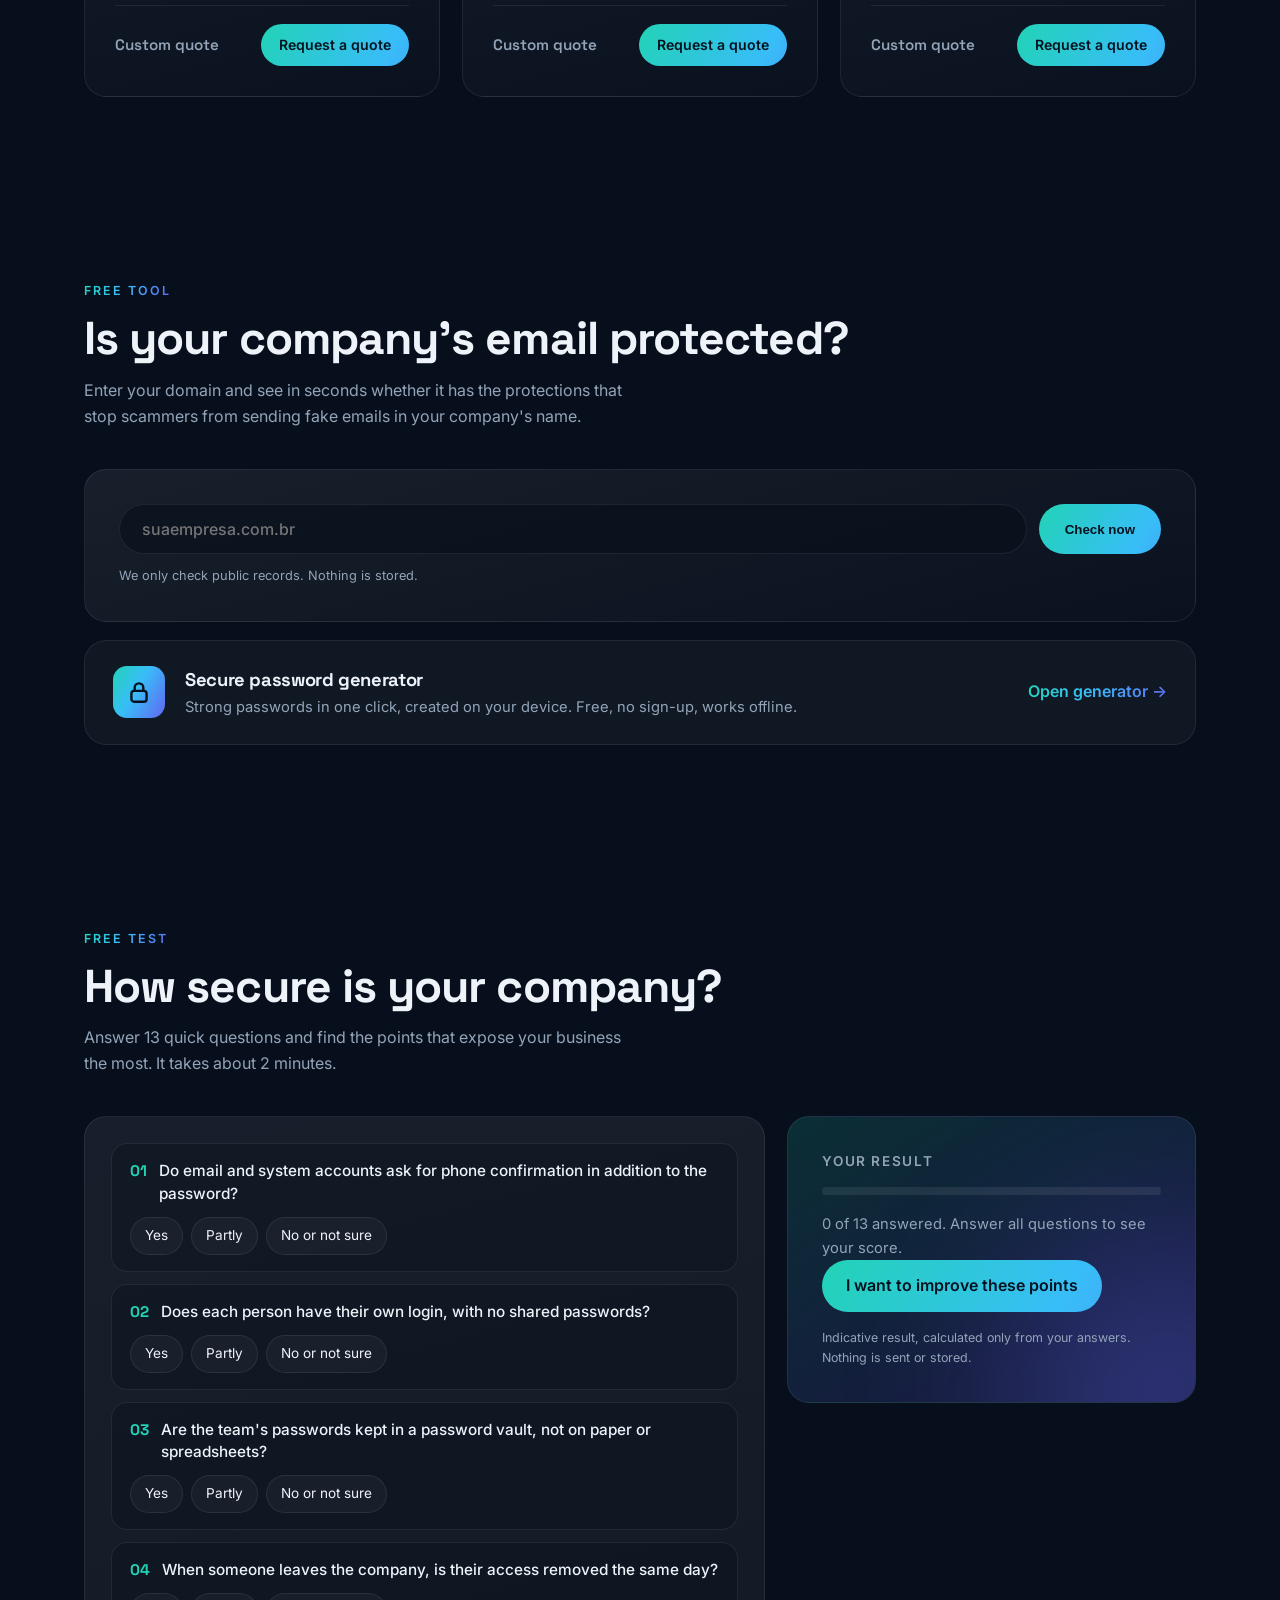
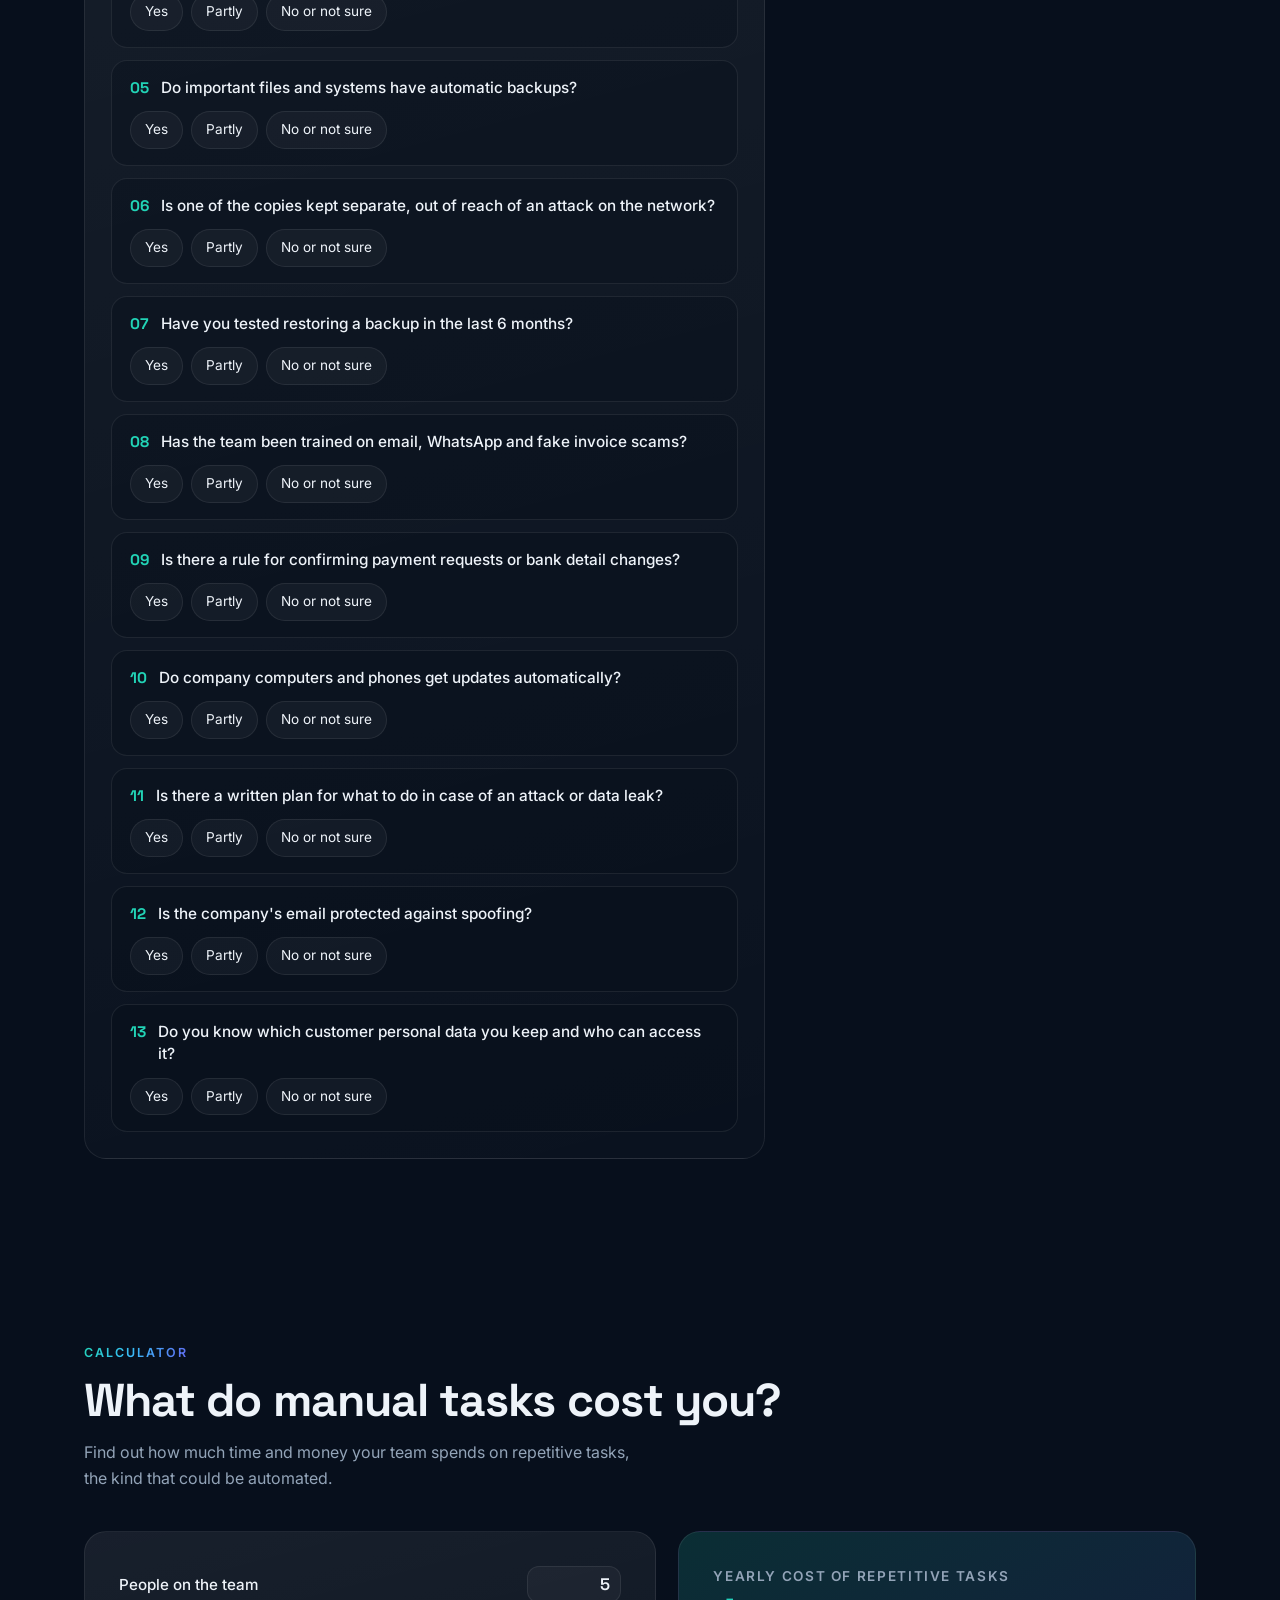
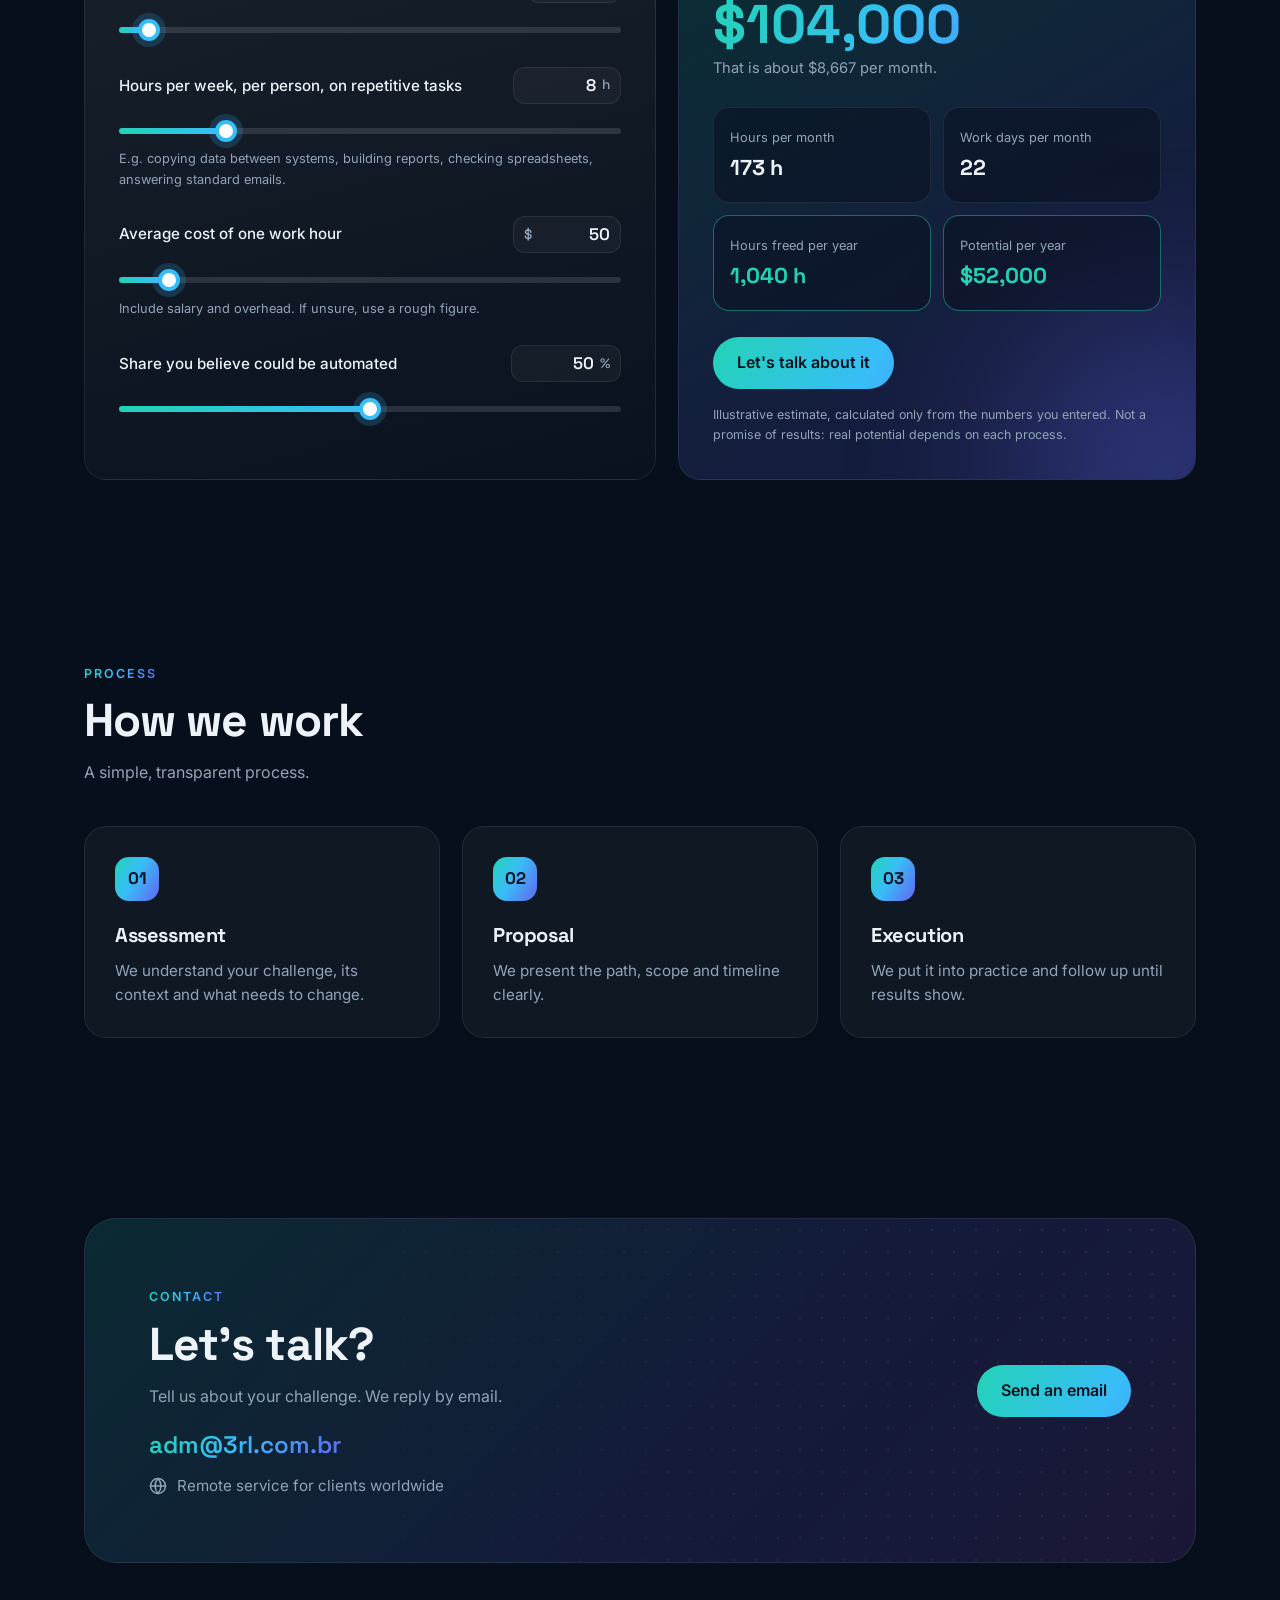
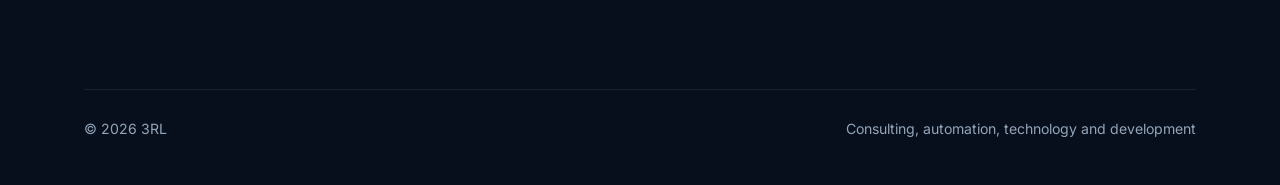
==== commit e9a1ff3a: "Site: teste de maturidade em segurança e 4 pacotes novos" ====
--- a/index.html
+++ b/index.html
@@ -143,6 +143,29 @@
   .result .btn{align-self:flex-start;margin-top:auto}
   .note{color:var(--muted);font-size:.78rem;margin-top:16px}
   @media (max-width:900px){.calc{grid-template-columns:1fr}.panel{padding:26px}}
+  .mat{display:grid;grid-template-columns:1.25fr .75fr;gap:22px;align-items:start}
+  .mqs{display:grid;gap:12px;padding:26px}
+  .mq{border:1px solid var(--line);border-radius:16px;padding:16px 18px;background:rgba(7,15,28,.35);transition:border-color .2s}
+  .mq.done{border-color:rgba(34,211,182,.35)}
+  .mq legend{display:flex;gap:12px;font-weight:500;font-size:.96rem;line-height:1.45;padding:0;float:left;width:100%;margin-bottom:12px}
+  .mq .mn{font-family:var(--display);font-weight:700;color:var(--c1);flex-shrink:0}
+  .mopts{clear:both;display:flex;flex-wrap:wrap;gap:8px}
+  .mopts label{cursor:pointer}
+  .mopts input{position:absolute;opacity:0;pointer-events:none}
+  .mopts span{display:inline-block;padding:7px 14px;border-radius:999px;border:1px solid var(--line);background:var(--glass);font-size:.85rem;transition:background .2s,border-color .2s,color .2s}
+  .mopts label:hover span{background:var(--glass2)}
+  .mopts input:checked+span{background:var(--grad);color:#04121f;border-color:transparent;font-weight:600}
+  .mopts input:focus-visible+span{outline:2px solid var(--c2);outline-offset:2px}
+  .mres{position:sticky;top:96px;display:flex;flex-direction:column}
+  .mprog{height:8px;border-radius:99px;background:rgba(255,255,255,.08);overflow:hidden;margin:14px 0 18px}
+  .mprog span{display:block;height:100%;width:0;background:var(--grad);border-radius:99px;transition:width .35s}
+  .mlvl{font-family:var(--display);font-weight:700;font-size:1.35rem;margin:4px 0 6px}
+  .mpri{list-style:none;display:grid;gap:10px;margin:16px 0 22px}
+  .mpri li{background:rgba(7,15,28,.45);border:1px solid var(--line);border-left:3px solid var(--c1);border-radius:12px;padding:12px 14px;font-size:.88rem;color:var(--muted)}
+  .mpri b{display:block;color:var(--ink);font-size:.93rem;margin-bottom:2px}
+  .mpri a{color:var(--c1);text-decoration:none;font-weight:600}
+  .mreset{background:none;border:0;color:var(--muted);text-decoration:underline;cursor:pointer;font:inherit;font-size:.85rem;margin-top:12px;align-self:flex-start}
+  @media (max-width:900px){.mat{grid-template-columns:1fr}.mres{position:static}}
 
   .packs{display:flex;flex-wrap:wrap;justify-content:center;gap:22px}
   .pack{flex:1 1 320px;max-width:370px;display:flex;flex-direction:column;border-radius:var(--radius);padding:30px;border:1px solid var(--line);background:linear-gradient(165deg,rgba(255,255,255,.07),rgba(255,255,255,.015));transition:transform .3s,border-color .3s}
@@ -349,6 +372,30 @@
           <ul><li data-i18n="k5i1">Mapeamento dos dados pessoais tratados</li><li data-i18n="k5i2">Política de privacidade para o site</li><li data-i18n="k5i3">Boas práticas de segurança e acesso</li><li data-i18n="k5i4">Orientação para a equipe</li></ul>
           <div class="foot"><span class="price" data-i18n="price">Sob consulta</span><a class="btn small" data-pack="k5" href="mailto:adm@3rl.com.br" data-i18n="packBtn">Solicitar orçamento</a></div>
         </article>
+        <article class="pack">
+          <h3 data-i18n="k6t">Backup contra Ransomware</h3>
+          <p data-i18n="k6d">Seus arquivos de volta, mesmo depois de um ataque.</p>
+          <ul><li data-i18n="k6i1">Cópias automáticas dos arquivos e sistemas importantes</li><li data-i18n="k6i2">Uma cópia protegida, fora do alcance de ataques</li><li data-i18n="k6i3">Teste de recuperação com relatório</li><li data-i18n="k6i4">Acompanhamento mensal</li></ul>
+          <div class="foot"><span class="price" data-i18n="price">Sob consulta</span><a class="btn small" data-pack="k6" href="mailto:adm@3rl.com.br" data-i18n="packBtn">Solicitar orçamento</a></div>
+        </article>
+        <article class="pack">
+          <h3 data-i18n="k7t">Acesso Seguro</h3>
+          <p data-i18n="k7d">Só entra quem deve, e cada pessoa vê apenas o que precisa.</p>
+          <ul><li data-i18n="k7i1">Confirmação pelo celular nas contas importantes</li><li data-i18n="k7i2">Cofre de senhas para a equipe</li><li data-i18n="k7i3">Revisão de quem acessa o quê</li><li data-i18n="k7i4">Rotina para entrada e saída de colaboradores</li></ul>
+          <div class="foot"><span class="price" data-i18n="price">Sob consulta</span><a class="btn small" data-pack="k7" href="mailto:adm@3rl.com.br" data-i18n="packBtn">Solicitar orçamento</a></div>
+        </article>
+        <article class="pack">
+          <h3 data-i18n="k8t">Treinamento Antigolpe</h3>
+          <p data-i18n="k8d">Sua equipe preparada para reconhecer golpes antes do prejuízo.</p>
+          <ul><li data-i18n="k8i1">Palestra prática com exemplos reais de golpes</li><li data-i18n="k8i2">Simulação de e-mail falso, autorizada pela empresa</li><li data-i18n="k8i3">Regra para confirmar pagamentos e trocas de conta</li><li data-i18n="k8i4">Relatório com os pontos de atenção</li></ul>
+          <div class="foot"><span class="price" data-i18n="price">Sob consulta</span><a class="btn small" data-pack="k8" href="mailto:adm@3rl.com.br" data-i18n="packBtn">Solicitar orçamento</a></div>
+        </article>
+        <article class="pack">
+          <h3 data-i18n="k9t">Plano de Incidentes</h3>
+          <p data-i18n="k9d">Regras claras e um plano pronto para agir se algo der errado.</p>
+          <ul><li data-i18n="k9i1">Política de segurança em linguagem simples</li><li data-i18n="k9i2">Passo a passo para ataques e vazamentos</li><li data-i18n="k9i3">Contatos e responsáveis definidos</li><li data-i18n="k9i4">Revisão anual do plano</li></ul>
+          <div class="foot"><span class="price" data-i18n="price">Sob consulta</span><a class="btn small" data-pack="k9" href="mailto:adm@3rl.com.br" data-i18n="packBtn">Solicitar orçamento</a></div>
+        </article>
     </div>
   </section>
 
@@ -371,6 +418,130 @@
       <div><h3 data-i18n="pwT">Gerador de senhas seguras</h3><p data-i18n="pwD">Senhas fortes em um clique, criadas no seu aparelho. Grátis, sem cadastro e funciona offline.</p></div>
       <span class="go" data-i18n="pwB">Abrir gerador →</span>
     </a>
+  </section>
+
+  <section id="maturidade">
+    <div class="reveal" style="margin-bottom:40px">
+      <div class="eyebrow" data-i18n="mEyebrow">Teste gratuito</div>
+      <h2 data-i18n="mTitle">Qual é o nível de segurança da sua empresa?</h2>
+      <p class="sub" data-i18n="mSub">Responda 13 perguntas rápidas e descubra os pontos que mais expõem o seu negócio. Leva cerca de 2 minutos.</p>
+    </div>
+    <div class="mat reveal">
+      <form class="panel mqs" id="mForm" novalidate>
+        <fieldset class="mq" data-q="m1" data-w="3" data-pack="k7">
+          <legend><span class="mn">01</span><span data-i18n="m1">As contas de e-mail e sistemas pedem confirmação pelo celular, além da senha?</span></legend>
+          <div class="mopts">
+            <label><input type="radio" name="m1" value="1"><span data-i18n="mYes">Sim</span></label>
+            <label><input type="radio" name="m1" value="0.5"><span data-i18n="mPart">Em parte</span></label>
+            <label><input type="radio" name="m1" value="0"><span data-i18n="mNo">Não ou não sei</span></label>
+          </div>
+        </fieldset>
+        <fieldset class="mq" data-q="m2" data-w="2" data-pack="k7">
+          <legend><span class="mn">02</span><span data-i18n="m2">Cada pessoa tem o próprio login, sem senhas compartilhadas?</span></legend>
+          <div class="mopts">
+            <label><input type="radio" name="m2" value="1"><span data-i18n="mYes">Sim</span></label>
+            <label><input type="radio" name="m2" value="0.5"><span data-i18n="mPart">Em parte</span></label>
+            <label><input type="radio" name="m2" value="0"><span data-i18n="mNo">Não ou não sei</span></label>
+          </div>
+        </fieldset>
+        <fieldset class="mq" data-q="m3" data-w="2" data-pack="k7">
+          <legend><span class="mn">03</span><span data-i18n="m3">As senhas da equipe ficam num cofre de senhas, e não em papel ou planilha?</span></legend>
+          <div class="mopts">
+            <label><input type="radio" name="m3" value="1"><span data-i18n="mYes">Sim</span></label>
+            <label><input type="radio" name="m3" value="0.5"><span data-i18n="mPart">Em parte</span></label>
+            <label><input type="radio" name="m3" value="0"><span data-i18n="mNo">Não ou não sei</span></label>
+          </div>
+        </fieldset>
+        <fieldset class="mq" data-q="m4" data-w="2" data-pack="k7">
+          <legend><span class="mn">04</span><span data-i18n="m4">Quando alguém sai da empresa, os acessos são cancelados no mesmo dia?</span></legend>
+          <div class="mopts">
+            <label><input type="radio" name="m4" value="1"><span data-i18n="mYes">Sim</span></label>
+            <label><input type="radio" name="m4" value="0.5"><span data-i18n="mPart">Em parte</span></label>
+            <label><input type="radio" name="m4" value="0"><span data-i18n="mNo">Não ou não sei</span></label>
+          </div>
+        </fieldset>
+        <fieldset class="mq" data-q="m5" data-w="3" data-pack="k6">
+          <legend><span class="mn">05</span><span data-i18n="m5">Os arquivos e sistemas importantes têm cópia de segurança automática?</span></legend>
+          <div class="mopts">
+            <label><input type="radio" name="m5" value="1"><span data-i18n="mYes">Sim</span></label>
+            <label><input type="radio" name="m5" value="0.5"><span data-i18n="mPart">Em parte</span></label>
+            <label><input type="radio" name="m5" value="0"><span data-i18n="mNo">Não ou não sei</span></label>
+          </div>
+        </fieldset>
+        <fieldset class="mq" data-q="m6" data-w="3" data-pack="k6">
+          <legend><span class="mn">06</span><span data-i18n="m6">Uma das cópias fica separada, fora do alcance de um ataque à rede?</span></legend>
+          <div class="mopts">
+            <label><input type="radio" name="m6" value="1"><span data-i18n="mYes">Sim</span></label>
+            <label><input type="radio" name="m6" value="0.5"><span data-i18n="mPart">Em parte</span></label>
+            <label><input type="radio" name="m6" value="0"><span data-i18n="mNo">Não ou não sei</span></label>
+          </div>
+        </fieldset>
+        <fieldset class="mq" data-q="m7" data-w="2" data-pack="k6">
+          <legend><span class="mn">07</span><span data-i18n="m7">Vocês testaram recuperar um backup nos últimos 6 meses?</span></legend>
+          <div class="mopts">
+            <label><input type="radio" name="m7" value="1"><span data-i18n="mYes">Sim</span></label>
+            <label><input type="radio" name="m7" value="0.5"><span data-i18n="mPart">Em parte</span></label>
+            <label><input type="radio" name="m7" value="0"><span data-i18n="mNo">Não ou não sei</span></label>
+          </div>
+        </fieldset>
+        <fieldset class="mq" data-q="m8" data-w="3" data-pack="k8">
+          <legend><span class="mn">08</span><span data-i18n="m8">A equipe já recebeu orientação sobre golpes por e-mail, WhatsApp e boletos falsos?</span></legend>
+          <div class="mopts">
+            <label><input type="radio" name="m8" value="1"><span data-i18n="mYes">Sim</span></label>
+            <label><input type="radio" name="m8" value="0.5"><span data-i18n="mPart">Em parte</span></label>
+            <label><input type="radio" name="m8" value="0"><span data-i18n="mNo">Não ou não sei</span></label>
+          </div>
+        </fieldset>
+        <fieldset class="mq" data-q="m9" data-w="3" data-pack="k8">
+          <legend><span class="mn">09</span><span data-i18n="m9">Existe uma regra para confirmar pedidos de pagamento ou troca de conta bancária?</span></legend>
+          <div class="mopts">
+            <label><input type="radio" name="m9" value="1"><span data-i18n="mYes">Sim</span></label>
+            <label><input type="radio" name="m9" value="0.5"><span data-i18n="mPart">Em parte</span></label>
+            <label><input type="radio" name="m9" value="0"><span data-i18n="mNo">Não ou não sei</span></label>
+          </div>
+        </fieldset>
+        <fieldset class="mq" data-q="m10" data-w="2" data-pack="k9">
+          <legend><span class="mn">10</span><span data-i18n="m10">Computadores e celulares da empresa recebem atualizações automaticamente?</span></legend>
+          <div class="mopts">
+            <label><input type="radio" name="m10" value="1"><span data-i18n="mYes">Sim</span></label>
+            <label><input type="radio" name="m10" value="0.5"><span data-i18n="mPart">Em parte</span></label>
+            <label><input type="radio" name="m10" value="0"><span data-i18n="mNo">Não ou não sei</span></label>
+          </div>
+        </fieldset>
+        <fieldset class="mq" data-q="m11" data-w="2" data-pack="k9">
+          <legend><span class="mn">11</span><span data-i18n="m11">Existe um plano escrito do que fazer em caso de ataque ou vazamento?</span></legend>
+          <div class="mopts">
+            <label><input type="radio" name="m11" value="1"><span data-i18n="mYes">Sim</span></label>
+            <label><input type="radio" name="m11" value="0.5"><span data-i18n="mPart">Em parte</span></label>
+            <label><input type="radio" name="m11" value="0"><span data-i18n="mNo">Não ou não sei</span></label>
+          </div>
+        </fieldset>
+        <fieldset class="mq" data-q="m12" data-w="2" data-pack="k2">
+          <legend><span class="mn">12</span><span data-i18n="m12">O e-mail da empresa está protegido contra falsificação?</span></legend>
+          <div class="mopts">
+            <label><input type="radio" name="m12" value="1"><span data-i18n="mYes">Sim</span></label>
+            <label><input type="radio" name="m12" value="0.5"><span data-i18n="mPart">Em parte</span></label>
+            <label><input type="radio" name="m12" value="0"><span data-i18n="mNo">Não ou não sei</span></label>
+          </div>
+        </fieldset>
+        <fieldset class="mq" data-q="m13" data-w="2" data-pack="k5">
+          <legend><span class="mn">13</span><span data-i18n="m13">Vocês sabem quais dados pessoais de clientes guardam e quem tem acesso a eles?</span></legend>
+          <div class="mopts">
+            <label><input type="radio" name="m13" value="1"><span data-i18n="mYes">Sim</span></label>
+            <label><input type="radio" name="m13" value="0.5"><span data-i18n="mPart">Em parte</span></label>
+            <label><input type="radio" name="m13" value="0"><span data-i18n="mNo">Não ou não sei</span></label>
+          </div>
+        </fieldset>
+      </form>
+      <div class="panel result mres" aria-live="polite">
+        <div class="r-label" data-i18n="mResLabel">Seu resultado</div>
+        <div class="mprog"><span id="mBar"></span></div>
+        <div id="mOut"></div>
+        <a class="btn" id="mCta" href="mailto:adm@3rl.com.br" hidden data-i18n="mCta">Quero melhorar esses pontos</a>
+        <button class="mreset" id="mReset" type="button" hidden data-i18n="mReset">Refazer o teste</button>
+        <p class="note" data-i18n="mNote">Resultado indicativo, calculado só com as suas respostas. Nada é enviado nem armazenado.</p>
+      </div>
+    </div>
   </section>
 
   <section id="calculadora">
@@ -468,6 +639,7 @@
       k3t:"Essential Automation", k3d:"One manual routine turned into a reliable automated workflow.", k3i1:"Mapping of the current process", k3i2:"Automation of spreadsheets, reports or alerts", k3i3:"Testing and documentation", k3i4:"Follow-up after delivery",
       k4t:"Management Dashboard", k4d:"Your business's key numbers in one place.", k4i1:"Definition of key indicators", k4i2:"Integration of data sources", k4i3:"Always up-to-date visual dashboard", k4i4:"Access from computer and phone",
       k5t:"Privacy & LGPD", k5d:"Data protection best practices to operate more safely.", k5i1:"Mapping of personal data processed", k5i2:"Privacy policy for the website", k5i3:"Security and access best practices", k5i4:"Team guidance",
+      k6t:"Ransomware-proof Backup", k6d:"Your files back, even after an attack.", k6i1:"Automatic copies of important files and systems", k6i2:"One protected copy, out of attackers' reach", k6i3:"Recovery test with report", k6i4:"Monthly follow-up", k7t:"Secure Access", k7d:"Only the right people get in, and each sees only what they need.", k7i1:"Phone confirmation on key accounts", k7i2:"Password vault for the team", k7i3:"Review of who can access what", k7i4:"Routine for staff joining and leaving", k8t:"Anti-Scam Training", k8d:"Your team ready to spot scams before they cost you.", k8i1:"Hands-on talk with real scam examples", k8i2:"Fake email simulation, authorized by the company", k8i3:"Rule to confirm payments and bank detail changes", k8i4:"Report with the points to watch", k9t:"Incident Plan", k9d:"Clear rules and a ready plan to act if something goes wrong.", k9i1:"Security policy in plain language", k9i2:"Step-by-step for attacks and data leaks", k9i3:"Defined contacts and responsibilities", k9i4:"Yearly plan review", m1:"Do email and system accounts ask for phone confirmation in addition to the password?", m2:"Does each person have their own login, with no shared passwords?", m3:"Are the team's passwords kept in a password vault, not on paper or spreadsheets?", m4:"When someone leaves the company, is their access removed the same day?", m5:"Do important files and systems have automatic backups?", m6:"Is one of the copies kept separate, out of reach of an attack on the network?", m7:"Have you tested restoring a backup in the last 6 months?", m8:"Has the team been trained on email, WhatsApp and fake invoice scams?", m9:"Is there a rule for confirming payment requests or bank detail changes?", m10:"Do company computers and phones get updates automatically?", m11:"Is there a written plan for what to do in case of an attack or data leak?", m12:"Is the company's email protected against spoofing?", m13:"Do you know which customer personal data you keep and who can access it?", mEyebrow:"Free test", mTitle:"How secure is your company?", mSub:"Answer 13 quick questions and find the points that expose your business the most. It takes about 2 minutes.", mYes:"Yes", mPart:"Partly", mNo:"No or not sure", mResLabel:"Your result", mCta:"I want to improve these points", mReset:"Retake the test", mNote:"Indicative result, calculated only from your answers. Nothing is sent or stored.",
       vEyebrow:"Free tool", vTitle:"Is your company's email protected?", vSub:"Enter your domain and see in seconds whether it has the protections that stop scammers from sending fake emails in your company's name.",
       vBtn:"Check now", vHint:"We only check public records. Nothing is stored.", pwT:"Secure password generator", pwD:"Strong passwords in one click, created on your device. Free, no sign-up, works offline.", pwB:"Open generator →",
       calcEyebrow:"Calculator", calcTitle:"What do manual tasks cost you?", calcSub:"Find out how much time and money your team spends on repetitive tasks, the kind that could be automated.",
@@ -516,6 +688,7 @@
     if(window.calc) window.calc();
     if(window.vRender) window.vRender();
     if(window.packLinks) window.packLinks();
+    if(window.mRender) window.mRender();
   }
   langBtn.addEventListener("click",()=>apply(lang==="pt"?"en":"pt"));
   langBtn.innerHTML = FLAG_UK+"EN";
@@ -735,6 +908,52 @@
     window.calc();
   })();
 
+  // teste de maturidade
+  (function(){
+    const form=document.getElementById("mForm"); if(!form) return;
+    const qs=[...form.querySelectorAll(".mq")];
+    const RISK={"k7": {"pt": "Contas sem proteção extra são a porta de entrada mais comum de invasões.", "en": "Accounts without extra protection are the most common way in for intruders."}, "k6": {"pt": "Sem cópias protegidas e testadas, um ataque pode apagar anos de trabalho.", "en": "Without protected and tested copies, an attack can wipe out years of work."}, "k8": {"pt": "Golpes que enganam a equipe causam prejuízo direto, sem invadir nada.", "en": "Scams that fool the team cause direct losses without breaking into anything."}, "k9": {"pt": "Sem regras e sem plano, um incidente vira improviso e o dano cresce.", "en": "Without rules or a plan, an incident turns into improvisation and damage grows."}, "k2": {"pt": "Golpistas podem enviar e-mails falsos em nome da empresa.", "en": "Scammers can send fake emails in the company's name."}, "k5": {"pt": "Dados pessoais sem controle trazem risco de vazamento e de sanções da LGPD.", "en": "Uncontrolled personal data brings leak risk and LGPD penalties."}};
+    const $=id=>document.getElementById(id);
+    const esc=t=>t.replace(/[&<>"]/g,c=>({"&":"&amp;","<":"&lt;",">":"&gt;",'"':"&quot;"}[c]));
+    window.mRender=function(){
+      const en=lang==="en";
+      let tw=0,got=0,answered=0; const gaps={};
+      qs.forEach(q=>{
+        const w=+q.dataset.w, c=q.querySelector("input:checked");
+        q.classList.toggle("done",!!c);
+        tw+=w;
+        if(c){answered++; const v=+c.value; got+=w*v; if(v<1){const p=q.dataset.pack; gaps[p]=(gaps[p]||0)+w*(1-v);}}
+      });
+      $("mBar").style.width=(answered/qs.length*100)+"%";
+      const out=$("mOut"), cta=$("mCta"), rs=$("mReset");
+      if(answered<qs.length){
+        out.innerHTML='<p class="r-sub">'+(en?`${answered} of ${qs.length} answered. Answer all questions to see your score.`:`${answered} de ${qs.length} respondidas. Responda todas para ver a sua nota.`)+'</p>';
+        cta.hidden=true; rs.hidden=answered===0; return;
+      }
+      const score=Math.round(got/tw*100);
+      const lvl=score>=75?(en?"Well on track":"Bem encaminhada"):score>=45?(en?"Evolving":"Em evolução"):(en?"Exposed":"Exposta");
+      const lvlTxt=score>=75?(en?"Good foundations. A few adjustments make the company even harder to hit.":"Boa base. Alguns ajustes deixam a empresa ainda mais difícil de atingir.")
+        :score>=45?(en?"There is protection, but with gaps that attackers often exploit.":"Existe proteção, mas com brechas que os golpistas costumam explorar.")
+        :(en?"The company is exposed to the most common attacks and scams.":"A empresa está exposta aos ataques e golpes mais comuns.");
+      const top=Object.entries(gaps).sort((a,b)=>b[1]-a[1]).slice(0,3);
+      const name=k=>document.querySelector(`[data-i18n="${k}t"]`).textContent;
+      let h=`<div class="big">${score}<span style="font-size:.45em">/100</span></div><div class="mlvl">${esc(lvl)}</div><p class="r-sub">${esc(lvlTxt)}</p>`;
+      if(top.length){
+        h+=`<ul class="mpri">`+top.map(([k])=>`<li><b>${esc(name(k))}</b>${esc(RISK[k][en?"en":"pt"])} <a href="#solucoes">${en?"See package →":"Ver pacote →"}</a></li>`).join("")+`</ul>`;
+      }
+      out.innerHTML=h;
+      const subj=(en?"Security test - score ":"Teste de segurança - nota ")+score;
+      const body=en
+        ?`Hello! I took the security test on the 3RL website.\n\nScore: ${score}/100 (${lvl})\nPriorities: ${top.map(([k])=>name(k)).join(", ")||"-"}\n\nCompany:\nNumber of employees:\n\nI would like to talk about improving these points.`
+        :`Olá! Fiz o teste de segurança no site da 3RL.\n\nNota: ${score}/100 (${lvl})\nPrioridades: ${top.map(([k])=>name(k)).join(", ")||"-"}\n\nEmpresa:\nNúmero de colaboradores:\n\nGostaria de conversar sobre como melhorar esses pontos.`;
+      cta.href="mailto:adm@3rl.com.br?subject="+encodeURIComponent(subj)+"&body="+encodeURIComponent(body);
+      cta.hidden=false; rs.hidden=false;
+    };
+    form.addEventListener("change",window.mRender);
+    $("mReset").addEventListener("click",()=>{form.reset();window.mRender();form.scrollIntoView({behavior:"smooth",block:"start"});});
+    window.mRender();
+  })();
+
   // animação de entrada
   const io = "IntersectionObserver" in window ? new IntersectionObserver(es=>es.forEach(e=>{ if(e.isIntersecting){ e.target.classList.add("in"); io.unobserve(e.target);} }),{threshold:.12}) : null;
   document.querySelectorAll(".reveal").forEach(el=> io ? io.observe(el) : el.classList.add("in"));
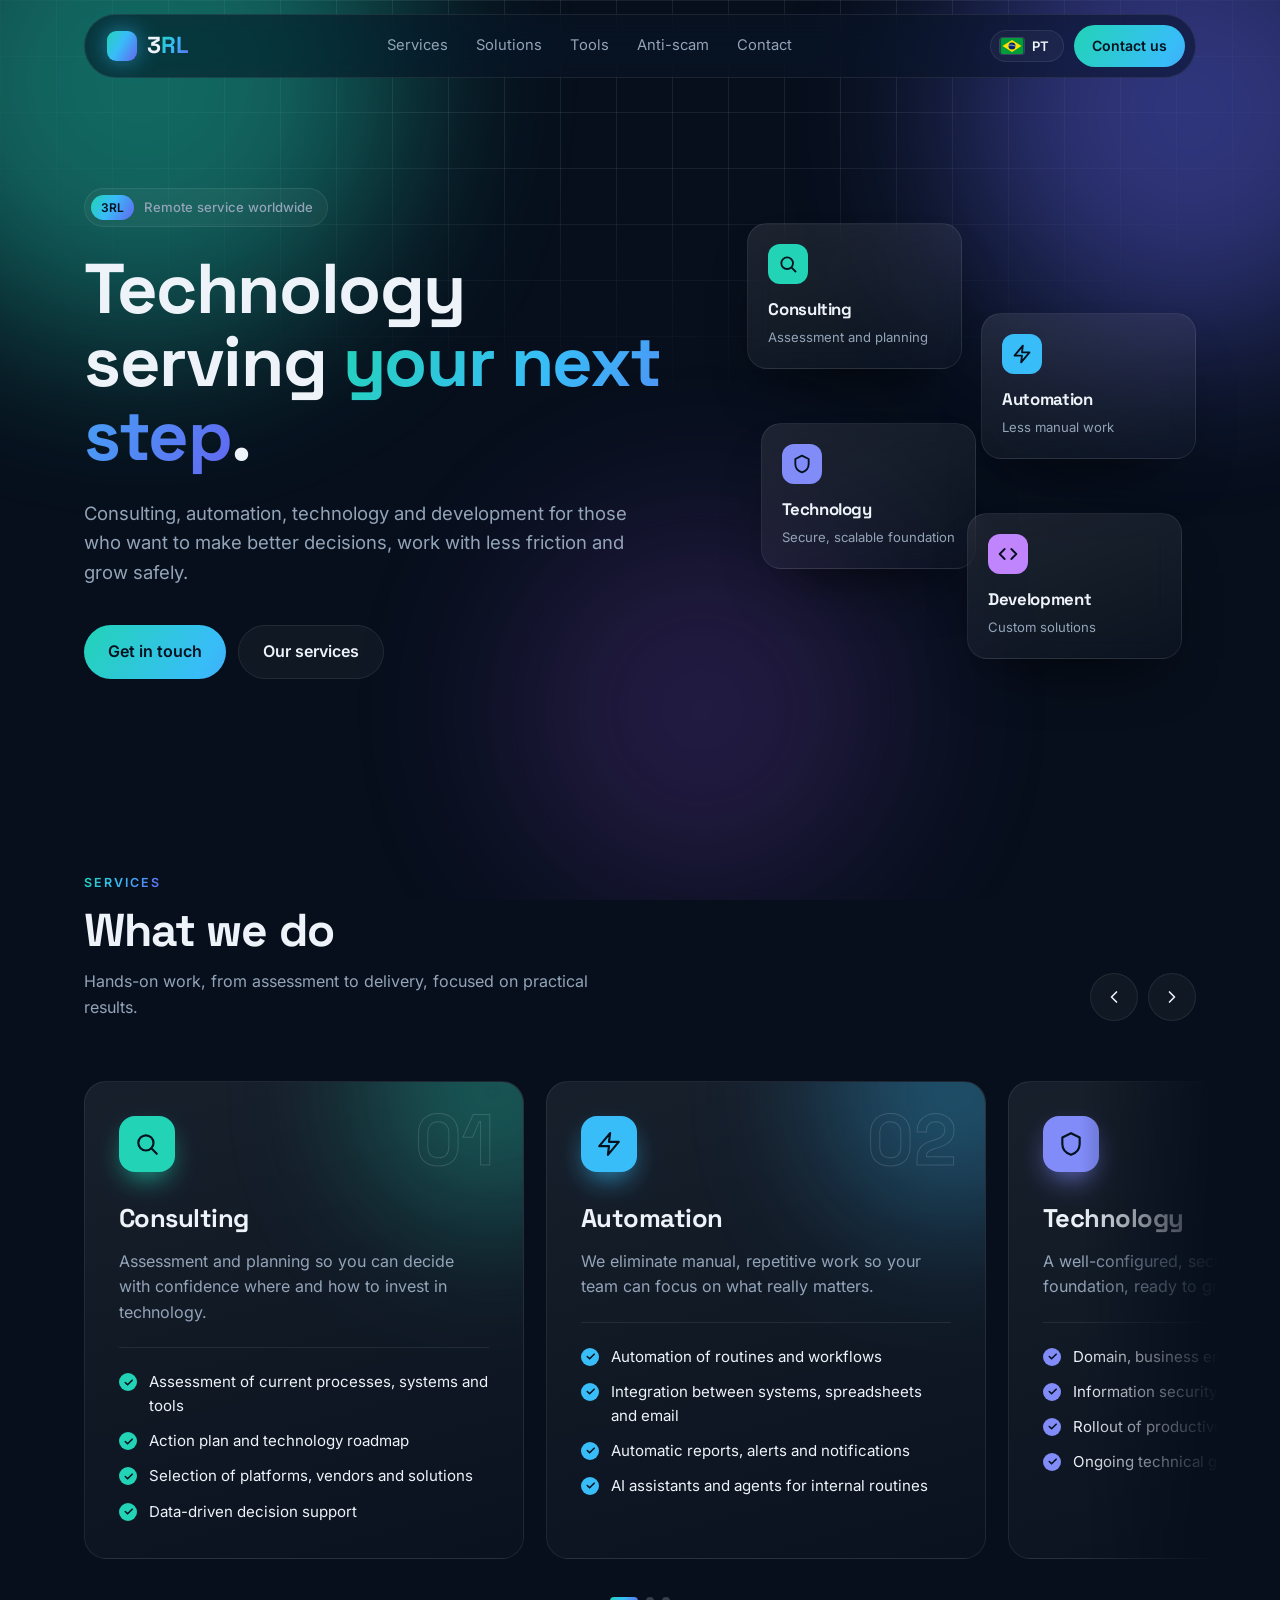
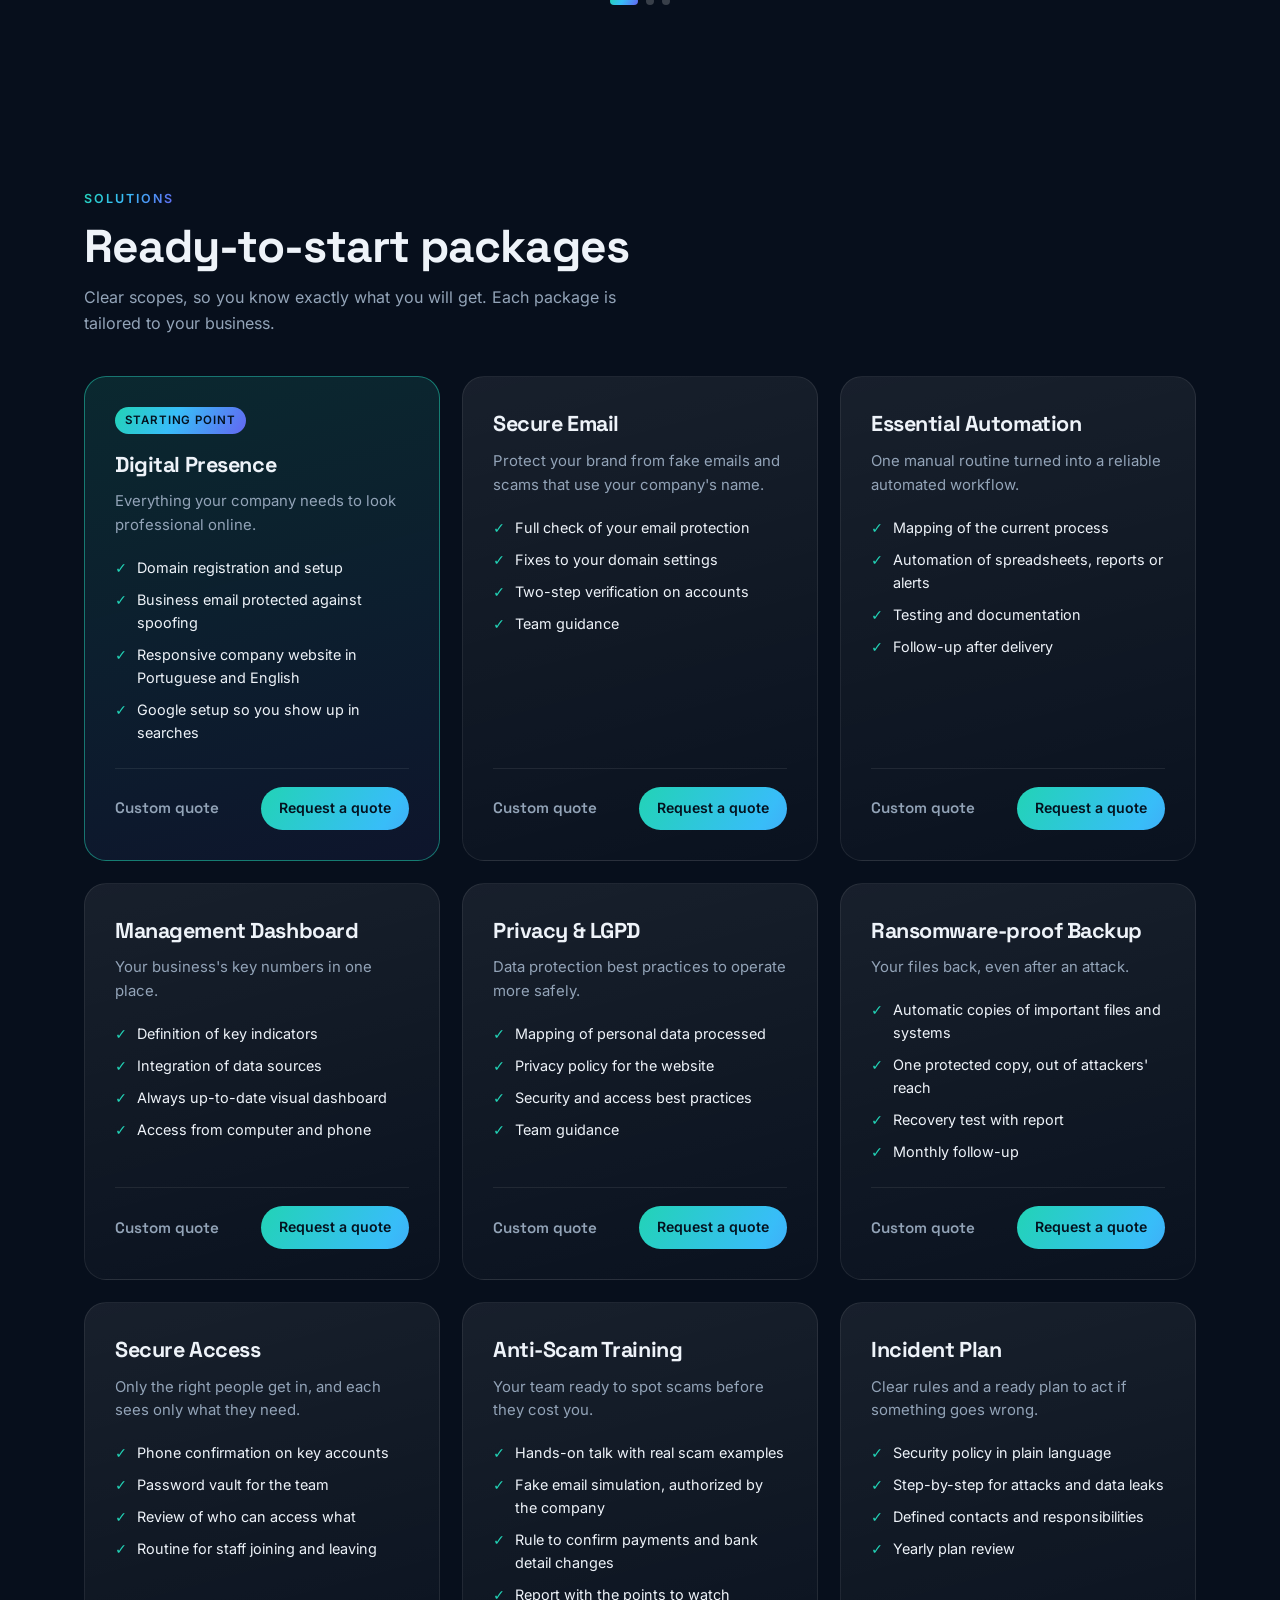
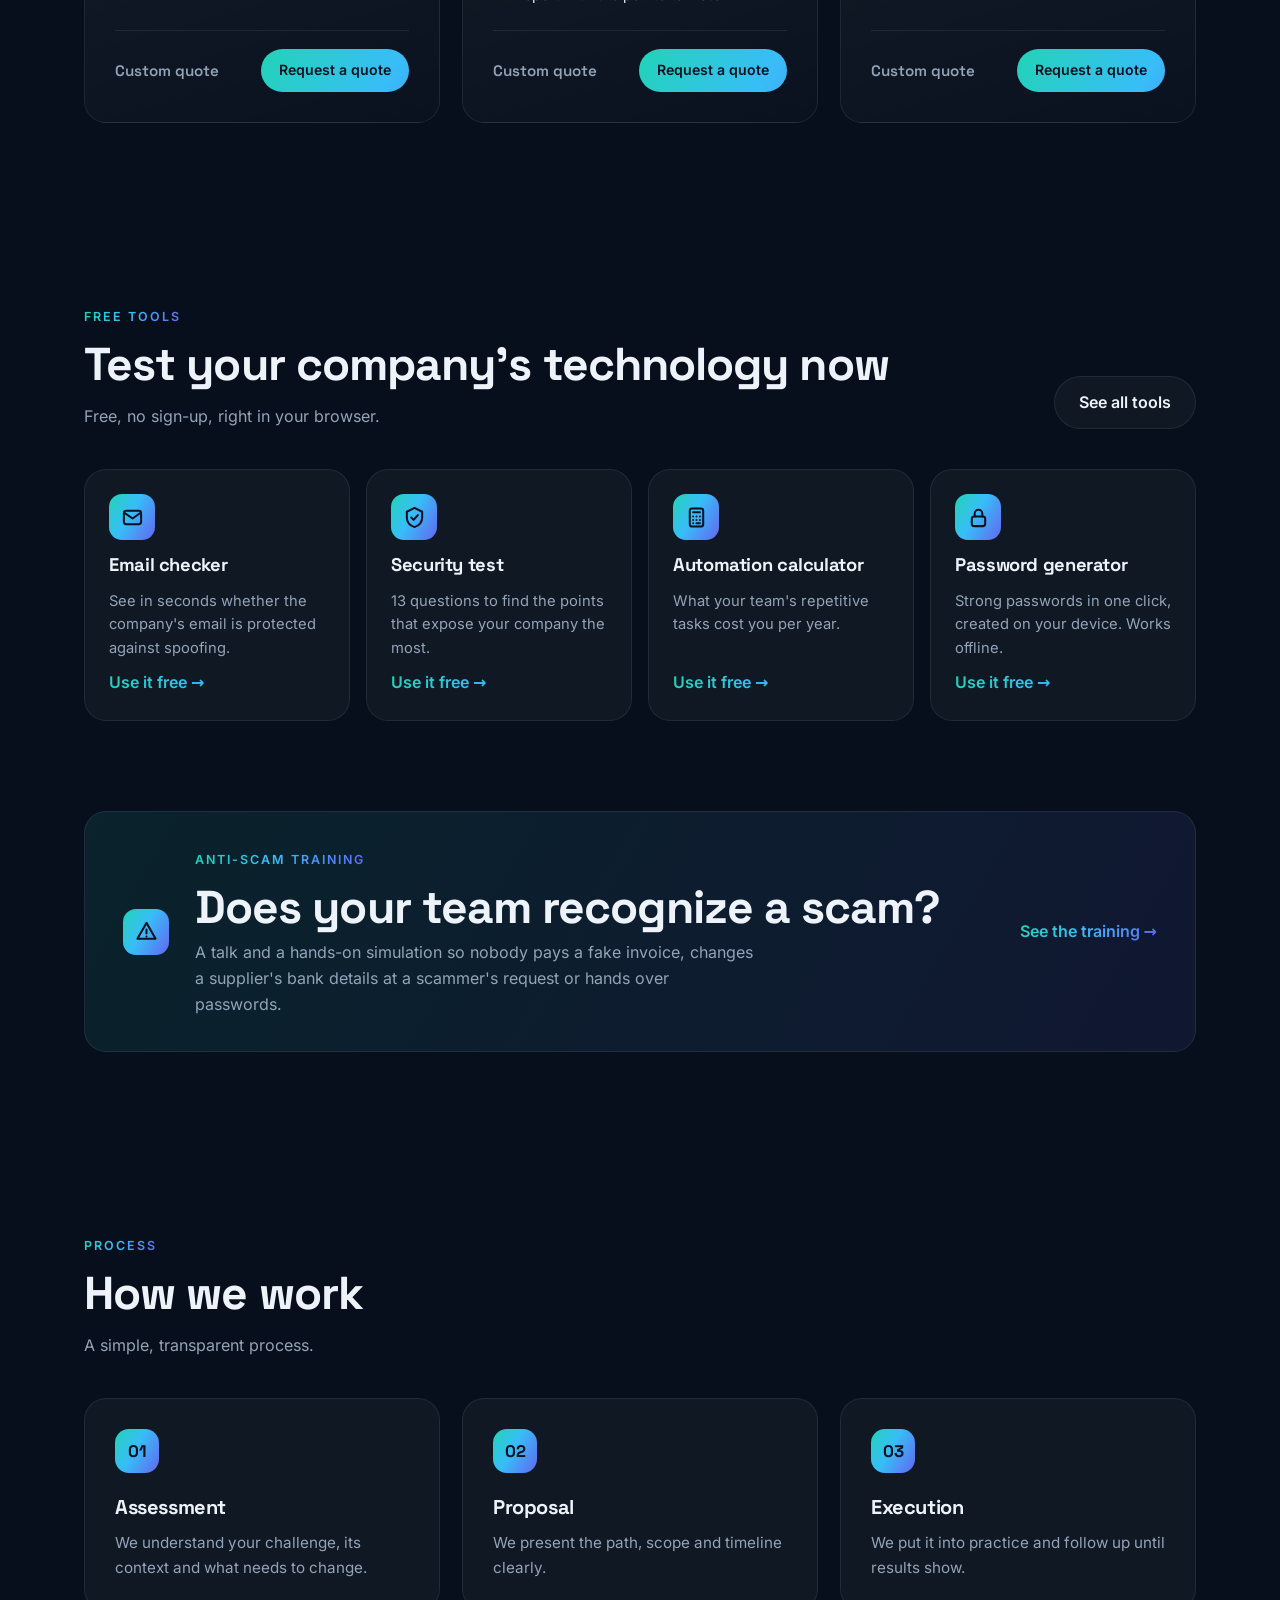
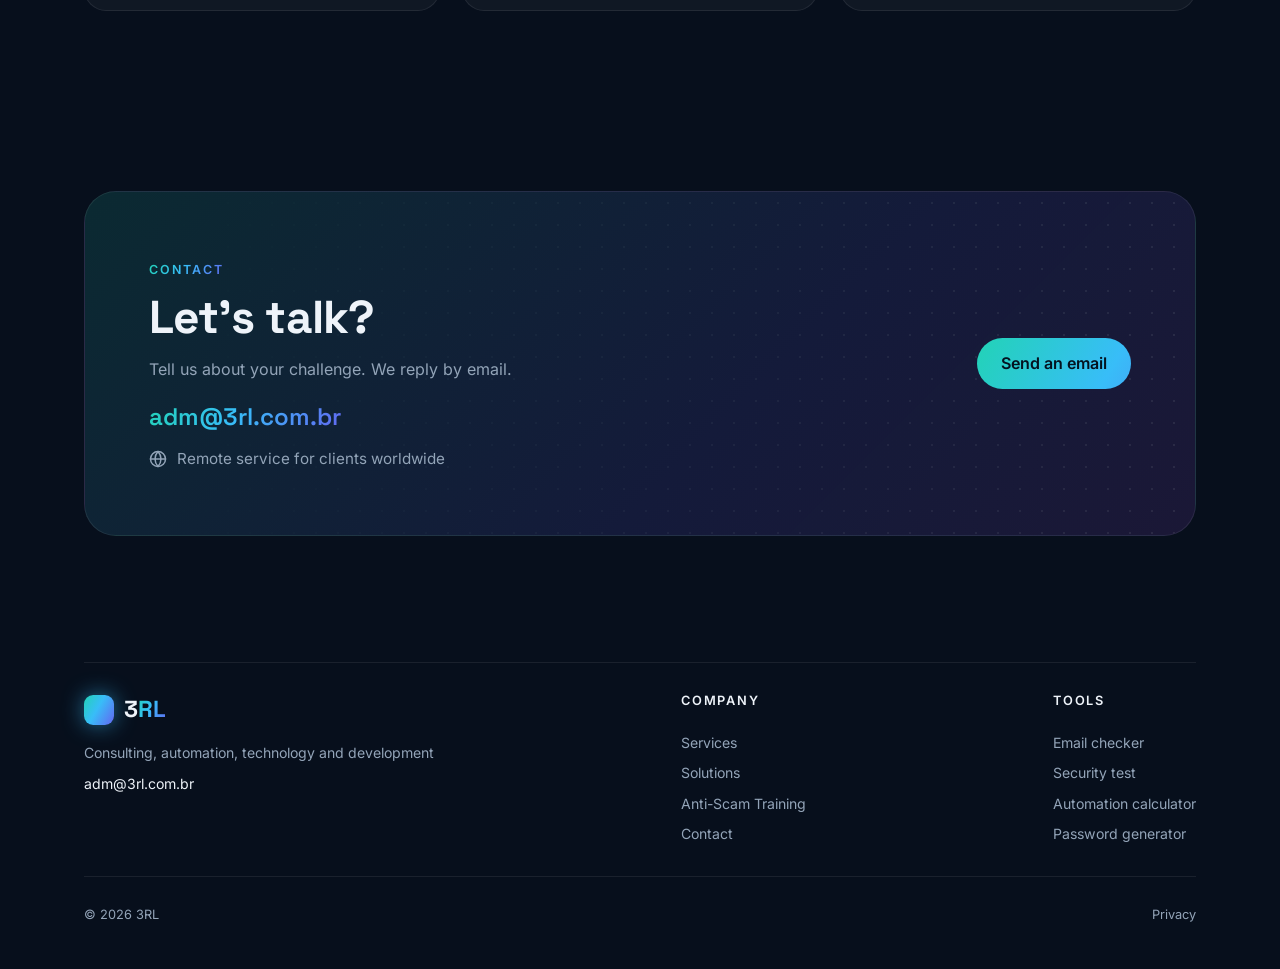
==== commit 44db99af: "Site reorganizado: ferramentas e treinamento antigolpe em páginas próprias, privacidade no rodapé, C" ====
--- a/index.html
+++ b/index.html
@@ -24,250 +24,32 @@
 <meta name="theme-color" content="#070f1c">
 <link rel="canonical" href="https://www.3rl.com.br/">
 <link rel="icon" href="data:image/svg+xml,%3Csvg xmlns='http://www.w3.org/2000/svg' viewBox='0 0 64 64'%3E%3Cdefs%3E%3ClinearGradient id='g' x1='0' y1='0' x2='1' y2='1'%3E%3Cstop offset='0' stop-color='%2322d3b6'/%3E%3Cstop offset='1' stop-color='%236366f1'/%3E%3C/linearGradient%3E%3C/defs%3E%3Crect width='64' height='64' rx='16' fill='url(%23g)'/%3E%3Ctext x='32' y='42' font-family='Arial,Helvetica,sans-serif' font-size='24' font-weight='800' fill='%23070f1c' text-anchor='middle'%3E3RL%3C/text%3E%3C/svg%3E">
-<link rel="preconnect" href="https://fonts.googleapis.com">
-<link rel="preconnect" href="https://fonts.gstatic.com" crossorigin>
-<link href="https://fonts.googleapis.com/css2?family=Inter:wght@400;500;600&family=Space+Grotesk:wght@500;600;700&display=swap" rel="stylesheet">
-<style>
-  :root{
-    --bg:#070f1c; --ink:#eef3f9; --muted:#93a4b8; --line:rgba(255,255,255,.08);
-    --glass:rgba(255,255,255,.04); --glass2:rgba(255,255,255,.07);
-    --c1:#22d3b6; --c2:#38bdf8; --c3:#6366f1; --c4:#a855f7;
-    --grad:linear-gradient(120deg,var(--c1),var(--c2) 45%,var(--c3));
-    --radius:22px;
-    --display:"Space Grotesk",system-ui,sans-serif;
-  }
-  *{box-sizing:border-box;margin:0;padding:0}
-  html{scroll-behavior:smooth}
-  body{font-family:"Inter",system-ui,-apple-system,"Segoe UI",Roboto,Arial,sans-serif;background:var(--bg);color:var(--ink);line-height:1.6;overflow-x:hidden;-webkit-font-smoothing:antialiased}
-  a{color:inherit}
-  .wrap{max-width:1160px;margin:0 auto;padding:0 24px}
-  h1,h2,h3{font-family:var(--display);letter-spacing:-.02em}
-
-  .bg{position:fixed;inset:0;z-index:-1;overflow:hidden;pointer-events:none}
-  .bg::before{content:"";position:absolute;inset:0;background-image:linear-gradient(var(--line) 1px,transparent 1px),linear-gradient(90deg,var(--line) 1px,transparent 1px);background-size:56px 56px;-webkit-mask-image:radial-gradient(ellipse 80% 60% at 50% 0%,#000 30%,transparent 75%);mask-image:radial-gradient(ellipse 80% 60% at 50% 0%,#000 30%,transparent 75%)}
-  .blob{position:absolute;border-radius:50%;filter:blur(90px);opacity:.45;animation:float 18s ease-in-out infinite}
-  .b1{width:520px;height:520px;background:var(--c1);top:-180px;left:-120px}
-  .b2{width:460px;height:460px;background:var(--c3);top:-120px;right:-140px;animation-delay:-6s}
-  .b3{width:380px;height:380px;background:var(--c4);top:520px;left:40%;opacity:.18;animation-delay:-12s}
-  @keyframes float{0%,100%{transform:translate(0,0) scale(1)}50%{transform:translate(40px,30px) scale(1.08)}}
-
-  header{position:sticky;top:14px;z-index:20;margin-top:14px}
-  .nav{display:flex;align-items:center;justify-content:space-between;height:64px;padding:0 10px 0 22px;background:rgba(10,20,36,.6);backdrop-filter:blur(16px) saturate(140%);-webkit-backdrop-filter:blur(16px) saturate(140%);border:1px solid var(--line);border-radius:999px}
-  .logo{font-family:var(--display);font-weight:700;font-size:1.45rem;text-decoration:none;display:flex;align-items:center;gap:10px}
-  .logo i{width:30px;height:30px;border-radius:9px;background:var(--grad);display:inline-block;box-shadow:0 0 24px -4px var(--c2)}
-  .logo b{background:var(--grad);-webkit-background-clip:text;background-clip:text;color:transparent}
-  .links{display:flex;gap:28px;font-size:.92rem;color:var(--muted)}
-  .links a{text-decoration:none;transition:color .2s}
-  .links a:hover{color:var(--ink)}
-  .nav-right{display:flex;gap:10px;align-items:center}
-  .lang{display:flex;align-items:center;gap:8px;background:var(--glass);border:1px solid var(--line);color:var(--ink);border-radius:999px;padding:7px 14px 7px 9px;font:600 .82rem "Inter",sans-serif;cursor:pointer;transition:background .2s,border-color .2s}
-  .lang:hover{background:var(--glass2);border-color:rgba(255,255,255,.18)}
-  .lang svg{width:24px;height:16px;border-radius:3px;box-shadow:0 0 0 1px rgba(255,255,255,.15);flex:none}
-  .btn{display:inline-flex;align-items:center;gap:8px;background:var(--grad);background-size:200% 100%;color:#04121f;font-weight:600;text-decoration:none;padding:13px 24px;border-radius:999px;border:0;cursor:pointer;transition:transform .2s,box-shadow .2s,background-position .4s}
-  .btn:hover{transform:translateY(-2px);box-shadow:0 14px 40px -12px var(--c2);background-position:100% 0}
-  .btn.small{padding:10px 18px;font-size:.88rem}
-  .btn.ghost{background:var(--glass);color:var(--ink);border:1px solid var(--line)}
-  .btn.ghost:hover{background:var(--glass2);box-shadow:none}
-
-  .hero{padding:110px 0 100px;display:grid;grid-template-columns:1.15fr .85fr;gap:56px;align-items:center}
-  .pill{display:inline-flex;align-items:center;gap:10px;padding:6px 14px 6px 6px;border:1px solid var(--line);background:var(--glass);border-radius:999px;font-size:.82rem;color:var(--muted);margin-bottom:26px}
-  .pill span{background:var(--grad);color:#04121f;font-weight:600;border-radius:999px;padding:3px 10px;font-size:.75rem}
-  h1{font-size:clamp(2.5rem,5.6vw,4.4rem);line-height:1.04;font-weight:700}
-  h1 em{font-style:normal;background:var(--grad);-webkit-background-clip:text;background-clip:text;color:transparent}
-  .lead{color:var(--muted);font-size:1.15rem;max-width:560px;margin:26px 0 38px}
-  .cta{display:flex;gap:12px;flex-wrap:wrap}
-
-  .stack{position:relative;height:420px}
-  .tile{position:absolute;width:215px;padding:20px;border-radius:20px;background:linear-gradient(160deg,rgba(255,255,255,.09),rgba(255,255,255,.02));border:1px solid var(--line);backdrop-filter:blur(14px);-webkit-backdrop-filter:blur(14px);box-shadow:0 30px 60px -30px rgba(0,0,0,.8);animation:bob 7s ease-in-out infinite}
-  .tile .ic{width:40px;height:40px;border-radius:12px;display:grid;place-items:center;margin-bottom:12px;color:#04121f}
-  .tile h3{font-size:1.05rem;margin-bottom:4px}
-  .tile p{font-size:.82rem;color:var(--muted)}
-  .t1{top:0;left:0}.t2{top:90px;right:0;animation-delay:-2s}.t3{top:200px;left:14px;animation-delay:-4s}.t4{top:290px;right:14px;animation-delay:-1s}
-  @keyframes bob{0%,100%{transform:translateY(0)}50%{transform:translateY(-12px)}}
-
-  section{padding:90px 0}
-  .eyebrow{font-size:.78rem;font-weight:600;letter-spacing:.16em;text-transform:uppercase;background:var(--grad);-webkit-background-clip:text;background-clip:text;color:transparent;margin-bottom:12px;display:inline-block}
-  h2{font-size:clamp(2rem,3.6vw,2.9rem);line-height:1.1;margin-bottom:14px}
-  .sub{color:var(--muted);max-width:560px}
-  .sec-head{display:flex;justify-content:space-between;align-items:flex-end;gap:24px;flex-wrap:wrap;margin-bottom:40px}
-
-  .ctrl{display:flex;gap:10px}
-  .arrow{width:48px;height:48px;border-radius:50%;border:1px solid var(--line);background:var(--glass);color:var(--ink);display:grid;place-items:center;cursor:pointer;transition:background .2s,border-color .2s,transform .2s}
-  .arrow:hover{background:var(--glass2);border-color:rgba(255,255,255,.2);transform:scale(1.05)}
-  .viewport{margin:0 -24px;padding:10px 0 24px}
-  .track{display:flex;gap:22px;overflow-x:auto;scroll-snap-type:x mandatory;scroll-behavior:smooth;scrollbar-width:none;padding:10px 24px 14px;scroll-padding:0 24px;-webkit-mask-image:linear-gradient(90deg,#000 88%,transparent);mask-image:linear-gradient(90deg,#000 88%,transparent)}
-  @media (max-width:900px){.track{-webkit-mask-image:none;mask-image:none}}
-  .track::-webkit-scrollbar{display:none}
-  .slide{flex:0 0 min(440px,84vw);scroll-snap-align:start;position:relative;border-radius:var(--radius);padding:34px;background:linear-gradient(165deg,rgba(255,255,255,.07),rgba(255,255,255,.015));border:1px solid var(--line);overflow:hidden;transition:transform .35s,border-color .35s}
-  .slide:hover{transform:translateY(-6px);border-color:rgba(255,255,255,.18)}
-  .slide::before{content:"";position:absolute;width:260px;height:260px;border-radius:50%;top:-120px;right:-100px;background:var(--glow);filter:blur(70px);opacity:.35;transition:opacity .35s}
-  .slide:hover::before{opacity:.6}
-  .slide .num{font-family:var(--display);font-size:4.5rem;font-weight:700;line-height:1;position:absolute;top:22px;right:28px;color:transparent;-webkit-text-stroke:1px rgba(255,255,255,.14)}
-  .slide .ic{width:56px;height:56px;border-radius:16px;display:grid;place-items:center;background:var(--glow);color:#04121f;margin-bottom:26px;box-shadow:0 12px 30px -10px var(--glow);position:relative}
-  .slide h3{font-size:1.6rem;margin-bottom:10px;position:relative}
-  .slide p{color:var(--muted);margin-bottom:22px;max-width:360px;position:relative}
-  .slide ul{list-style:none;display:grid;gap:11px;padding-top:22px;border-top:1px solid var(--line);position:relative}
-  .slide li{display:flex;gap:12px;align-items:flex-start;font-size:.94rem}
-  .slide li::before{content:"";flex:none;width:18px;height:18px;margin-top:3px;border-radius:50%;background:var(--glow) url("data:image/svg+xml,%3Csvg xmlns='http://www.w3.org/2000/svg' viewBox='0 0 24 24' fill='none' stroke='%2304121f' stroke-width='3.5' stroke-linecap='round' stroke-linejoin='round'%3E%3Cpath d='M5 12l5 5L20 7'/%3E%3C/svg%3E") center/11px no-repeat}
-  .dots{display:flex;justify-content:center;gap:8px}
-  .dot{width:8px;height:8px;border-radius:999px;border:0;background:rgba(255,255,255,.2);cursor:pointer;transition:width .3s,background .3s}
-  .dot.on{width:28px;background:var(--grad)}
-
-  .calc{display:grid;grid-template-columns:1.05fr .95fr;gap:22px}
-  .panel{border-radius:var(--radius);padding:34px;border:1px solid var(--line);background:linear-gradient(165deg,rgba(255,255,255,.07),rgba(255,255,255,.015))}
-  .field{margin-bottom:26px}
-  .field:last-child{margin-bottom:0}
-  .field-top{display:flex;justify-content:space-between;align-items:baseline;gap:12px;margin-bottom:12px}
-  .field label{font-weight:500;font-size:.95rem}
-  .field small{display:block;color:var(--muted);font-size:.8rem;margin-top:8px}
-  .val{display:flex;align-items:center;gap:6px;background:var(--glass);border:1px solid var(--line);border-radius:12px;padding:4px 10px;font-family:var(--display);font-weight:600}
-  .val input{width:72px;background:none;border:0;color:var(--ink);font:inherit;font-size:1.05rem;text-align:right;outline:none;-moz-appearance:textfield}
-  .val input::-webkit-outer-spin-button,.val input::-webkit-inner-spin-button{-webkit-appearance:none;margin:0}
-  .val span{color:var(--muted);font-size:.85rem;font-weight:500}
-  input[type=range]{-webkit-appearance:none;appearance:none;width:100%;height:6px;border-radius:99px;background:linear-gradient(90deg,var(--c1),var(--c2) var(--p,50%),rgba(255,255,255,.12) var(--p,50%));outline:none;cursor:pointer}
-  input[type=range]::-webkit-slider-thumb{-webkit-appearance:none;width:22px;height:22px;border-radius:50%;background:#fff;border:4px solid var(--c2);box-shadow:0 0 0 6px rgba(56,189,248,.18);transition:transform .15s}
-  input[type=range]::-webkit-slider-thumb:hover{transform:scale(1.12)}
-  input[type=range]::-moz-range-thumb{width:16px;height:16px;border-radius:50%;background:#fff;border:4px solid var(--c2)}
-  .result{position:relative;overflow:hidden;display:flex;flex-direction:column;background:linear-gradient(150deg,rgba(34,211,182,.16),rgba(99,102,241,.16) 70%)}
-  .result::after{content:"";position:absolute;width:300px;height:300px;border-radius:50%;right:-120px;bottom:-140px;background:var(--c3);filter:blur(90px);opacity:.35;pointer-events:none}
-  .result > *{position:relative;z-index:1}
-  .r-label{color:var(--muted);font-size:.85rem;text-transform:uppercase;letter-spacing:.12em;font-weight:600}
-  .big{font-family:var(--display);font-weight:700;font-size:clamp(2.4rem,5vw,3.4rem);line-height:1.05;margin:8px 0 4px;background:var(--grad);-webkit-background-clip:text;background-clip:text;color:transparent}
-  .r-sub{color:var(--muted);font-size:.92rem}
-  .r-grid{display:grid;grid-template-columns:1fr 1fr;gap:12px;margin:26px 0}
-  .r-box{background:rgba(7,15,28,.45);border:1px solid var(--line);border-radius:16px;padding:16px}
-  .r-box b{display:block;font-family:var(--display);font-size:1.35rem;margin-top:2px}
-  .r-box span{color:var(--muted);font-size:.8rem}
-  .r-box.hl{border-color:rgba(34,211,182,.45)}
-  .r-box.hl b{color:var(--c1)}
-  .result .btn{align-self:flex-start;margin-top:auto}
-  .note{color:var(--muted);font-size:.78rem;margin-top:16px}
-  @media (max-width:900px){.calc{grid-template-columns:1fr}.panel{padding:26px}}
-  .mat{display:grid;grid-template-columns:1.25fr .75fr;gap:22px;align-items:start}
-  .mqs{display:grid;gap:12px;padding:26px}
-  .mq{border:1px solid var(--line);border-radius:16px;padding:16px 18px;background:rgba(7,15,28,.35);transition:border-color .2s}
-  .mq.done{border-color:rgba(34,211,182,.35)}
-  .mq legend{display:flex;gap:12px;font-weight:500;font-size:.96rem;line-height:1.45;padding:0;float:left;width:100%;margin-bottom:12px}
-  .mq .mn{font-family:var(--display);font-weight:700;color:var(--c1);flex-shrink:0}
-  .mopts{clear:both;display:flex;flex-wrap:wrap;gap:8px}
-  .mopts label{cursor:pointer}
-  .mopts input{position:absolute;opacity:0;pointer-events:none}
-  .mopts span{display:inline-block;padding:7px 14px;border-radius:999px;border:1px solid var(--line);background:var(--glass);font-size:.85rem;transition:background .2s,border-color .2s,color .2s}
-  .mopts label:hover span{background:var(--glass2)}
-  .mopts input:checked+span{background:var(--grad);color:#04121f;border-color:transparent;font-weight:600}
-  .mopts input:focus-visible+span{outline:2px solid var(--c2);outline-offset:2px}
-  .mres{position:sticky;top:96px;display:flex;flex-direction:column}
-  .mprog{height:8px;border-radius:99px;background:rgba(255,255,255,.08);overflow:hidden;margin:14px 0 18px}
-  .mprog span{display:block;height:100%;width:0;background:var(--grad);border-radius:99px;transition:width .35s}
-  .mlvl{font-family:var(--display);font-weight:700;font-size:1.35rem;margin:4px 0 6px}
-  .mpri{list-style:none;display:grid;gap:10px;margin:16px 0 22px}
-  .mpri li{background:rgba(7,15,28,.45);border:1px solid var(--line);border-left:3px solid var(--c1);border-radius:12px;padding:12px 14px;font-size:.88rem;color:var(--muted)}
-  .mpri b{display:block;color:var(--ink);font-size:.93rem;margin-bottom:2px}
-  .mpri a{color:var(--c1);text-decoration:none;font-weight:600}
-  .mreset{background:none;border:0;color:var(--muted);text-decoration:underline;cursor:pointer;font:inherit;font-size:.85rem;margin-top:12px;align-self:flex-start}
-  @media (max-width:900px){.mat{grid-template-columns:1fr}.mres{position:static}}
-
-  .packs{display:flex;flex-wrap:wrap;justify-content:center;gap:22px}
-  .pack{flex:1 1 320px;max-width:370px;display:flex;flex-direction:column;border-radius:var(--radius);padding:30px;border:1px solid var(--line);background:linear-gradient(165deg,rgba(255,255,255,.07),rgba(255,255,255,.015));transition:transform .3s,border-color .3s}
-  .pack:hover{transform:translateY(-5px);border-color:rgba(255,255,255,.2)}
-  .pack.feat{border-color:rgba(34,211,182,.5);background:linear-gradient(165deg,rgba(34,211,182,.13),rgba(99,102,241,.08))}
-  .pack .badge{align-self:flex-start;font-size:.72rem;font-weight:600;letter-spacing:.08em;text-transform:uppercase;color:#04121f;background:var(--grad);border-radius:999px;padding:4px 10px;margin-bottom:14px}
-  .pack h3{font-size:1.35rem;margin-bottom:8px}
-  .pack > p{color:var(--muted);font-size:.93rem;margin-bottom:18px}
-  .pack ul{list-style:none;display:grid;gap:9px;margin-bottom:24px}
-  .pack li{display:flex;gap:10px;font-size:.9rem}
-  .pack li::before{content:"✓";color:var(--c1);font-weight:700}
-  .pack .foot{margin-top:auto;display:flex;align-items:center;justify-content:space-between;gap:12px;padding-top:18px;border-top:1px solid var(--line)}
-  .pack .price{font-family:var(--display);font-weight:600;color:var(--muted);font-size:.95rem}
-
-  .checker{border-radius:var(--radius);padding:34px;border:1px solid var(--line);background:linear-gradient(165deg,rgba(255,255,255,.07),rgba(255,255,255,.015))}
-  .vform{display:flex;gap:12px;flex-wrap:wrap}
-  .vform input{flex:1 1 260px;min-width:0;background:rgba(7,15,28,.6);border:1px solid var(--line);border-radius:999px;padding:14px 22px;color:var(--ink);font:500 1rem "Inter",sans-serif;outline:none;transition:border-color .2s}
-  .vform input:focus{border-color:var(--c2)}
-  .vform .btn{padding:14px 26px}
-  .vform .btn[disabled]{opacity:.6;cursor:wait;transform:none}
-  .vhint{color:var(--muted);font-size:.8rem;margin-top:12px}
-  .toolcard{display:flex;align-items:center;gap:20px;margin-top:18px;padding:24px 28px;border-radius:var(--radius);border:1px solid var(--line);background:var(--glass);text-decoration:none;transition:background .2s,transform .2s}
-  .toolcard:hover{background:var(--glass2);transform:translateY(-2px)}
-  .toolcard .tic{width:52px;height:52px;flex-shrink:0;border-radius:14px;background:var(--grad);display:grid;place-items:center;color:#04121f}
-  .toolcard .tic svg{width:26px;height:26px;fill:none;stroke:currentColor;stroke-width:2.2;stroke-linecap:round;stroke-linejoin:round}
-  .toolcard h3{font-size:1.15rem;margin-bottom:2px}
-  .toolcard p{color:var(--muted);font-size:.92rem}
-  .toolcard .go{margin-left:auto;font-weight:600;white-space:nowrap;background:var(--grad);-webkit-background-clip:text;background-clip:text;color:transparent}
-  @media (max-width:560px){.toolcard{flex-wrap:wrap;padding:22px}.toolcard .go{margin-left:0}}
-  .vout{margin-top:28px}
-  .vout:empty{display:none}
-  .verdict{display:flex;align-items:center;gap:16px;padding:20px 22px;border-radius:18px;margin-bottom:16px;border:1px solid var(--line)}
-  .verdict .vi{width:46px;height:46px;flex:none;border-radius:14px;display:grid;place-items:center;font-size:1.3rem;font-weight:700;color:#04121f}
-  .verdict h3{font-size:1.25rem}
-  .verdict p{color:var(--muted);font-size:.9rem}
-  .v-good{background:rgba(34,211,182,.1);border-color:rgba(34,211,182,.4)}.v-good .vi{background:#22d3b6}
-  .v-warn{background:rgba(251,191,36,.08);border-color:rgba(251,191,36,.4)}.v-warn .vi{background:#fbbf24}
-  .v-bad{background:rgba(248,113,113,.08);border-color:rgba(248,113,113,.45)}.v-bad .vi{background:#f87171}
-  .vrows{display:grid;gap:10px}
-  .vrow{display:flex;gap:14px;align-items:flex-start;padding:16px 18px;border-radius:14px;background:rgba(7,15,28,.45);border:1px solid var(--line)}
-  .vrow .dot2{width:28px;height:28px;flex:none;border-radius:50%;display:grid;place-items:center;font-size:.85rem;font-weight:700;color:#04121f;margin-top:2px}
-  .s-good .dot2{background:#22d3b6}.s-warn .dot2{background:#fbbf24}.s-bad .dot2{background:#f87171}.s-unk .dot2,.s-info .dot2{background:#93a4b8}
-  .vrow b{display:block;font-size:.98rem}
-  .vrow span{color:var(--muted);font-size:.88rem;display:block}
-  .vrow code{display:block;margin-top:6px;font:.76rem/1.4 ui-monospace,SFMono-Regular,Menlo,Consolas,monospace;color:#b8c7d9;background:rgba(255,255,255,.04);border-radius:8px;padding:6px 9px;word-break:break-all;max-height:4.4em;overflow:hidden}
-  .vcta{display:flex;align-items:center;justify-content:space-between;gap:16px;flex-wrap:wrap;margin-top:20px}
-  .vcta p{color:var(--muted);font-size:.9rem;max-width:520px}
-  .spin{display:inline-block;width:16px;height:16px;border:2px solid rgba(4,18,31,.3);border-top-color:#04121f;border-radius:50%;animation:sp .8s linear infinite}
-  @keyframes sp{to{transform:rotate(360deg)}}
-  @media (max-width:560px){.checker{padding:24px}.vform .btn{width:100%;justify-content:center}}
-
-  .steps{display:grid;grid-template-columns:repeat(3,1fr);gap:22px}
-  .step{padding:30px;border-radius:var(--radius);background:var(--glass);border:1px solid var(--line)}
-  .step b{display:inline-grid;place-items:center;width:44px;height:44px;border-radius:14px;background:var(--grad);color:#04121f;font-family:var(--display);font-size:1.05rem;margin-bottom:18px}
-  .step h3{font-size:1.25rem;margin-bottom:8px}
-  .step p{color:var(--muted);font-size:.95rem}
-
-  .contact{position:relative;overflow:hidden;border-radius:32px;padding:64px;border:1px solid var(--line);background:linear-gradient(135deg,rgba(34,211,182,.14),rgba(99,102,241,.14) 60%,rgba(168,85,247,.12));display:flex;flex-wrap:wrap;gap:36px;justify-content:space-between;align-items:center}
-  .contact::after{content:"";position:absolute;inset:0;background-image:radial-gradient(rgba(255,255,255,.08) 1px,transparent 1px);background-size:22px 22px;-webkit-mask-image:linear-gradient(90deg,transparent,#000);mask-image:linear-gradient(90deg,transparent,#000);pointer-events:none}
-  .contact > *{position:relative;z-index:1}
-  .contact p{color:var(--muted)}
-  .mail{font-family:var(--display);font-size:1.5rem;font-weight:600;text-decoration:none;display:inline-block;margin-top:16px;background:var(--grad);-webkit-background-clip:text;background-clip:text;color:transparent}
-  .world{display:flex;gap:10px;align-items:center;color:var(--muted);margin-top:10px;font-size:.95rem}
-
-  footer{padding:36px 0 44px;color:var(--muted);font-size:.88rem}
-  footer .wrap > div{display:flex;justify-content:space-between;flex-wrap:wrap;gap:12px;border-top:1px solid var(--line);padding-top:28px}
-
-  .reveal{opacity:0;transform:translateY(28px);transition:opacity .8s ease,transform .8s ease}
-  .reveal.in{opacity:1;transform:none}
-
-  @media (max-width:900px){
-    .hero{grid-template-columns:1fr;padding:70px 0 60px}
-    .stack{display:none}
-    .links{display:none}
-    .steps{grid-template-columns:1fr}
-    .contact{padding:36px}
-    .ctrl{display:none}
-  }
-  @media (max-width:560px){.nav .btn.small{display:none}.slide{padding:28px}}
-  @media (prefers-reduced-motion:reduce){*{animation:none!important;transition:none!important;scroll-behavior:auto!important}.reveal{opacity:1;transform:none}}
-</style>
-</head>
-<body>
+<link rel="preload" href="/fonts/inter-latin-400-normal.woff2" as="font" type="font/woff2" crossorigin>
+<link rel="preload" href="/fonts/space-grotesk-latin-700-normal.woff2" as="font" type="font/woff2" crossorigin>
+<link rel="stylesheet" href="/site.css">
+<script type="application/ld+json">{"@context":"https://schema.org","@type":"ProfessionalService","name":"3RL","url":"https://www.3rl.com.br/","email":"adm@3rl.com.br","description":"Consultoria, automação, tecnologia e desenvolvimento.","image":"https://www.3rl.com.br/og.jpg","areaServed":"Worldwide","address":{"@type":"PostalAddress","addressRegion":"SC","addressCountry":"BR"}}</script>
+</head><body>
 <div class="bg" aria-hidden="true"><div class="blob b1"></div><div class="blob b2"></div><div class="blob b3"></div></div>
 
 <div class="wrap">
 <header>
   <nav class="nav">
-    <a href="#" class="logo" aria-label="3RL"><i></i><span>3<b>RL</b></span></a>
+    <a href="/" class="logo" aria-label="3RL"><i></i><span>3<b>RL</b></span></a>
     <div class="links">
-      <a href="#servicos" data-i18n="nav1">Serviços</a>
-      <a href="#solucoes" data-i18n="navPacks">Soluções</a>
-      <a href="#verificador" data-i18n="navTools">Ferramentas</a>
-      <a href="#contato" data-i18n="nav3">Contato</a>
+      <a href="/#servicos" data-i18n="nav1">Serviços</a>
+      <a href="/#solucoes" data-i18n="navPacks">Soluções</a>
+      <a href="/ferramentas/" data-i18n="navTools">Ferramentas</a>
+      <a href="/treinamento-antigolpe" data-i18n="navAg">Antigolpe</a>
+      <a href="/#contato" data-i18n="nav3">Contato</a>
     </div>
     <div class="nav-right">
       <button class="lang" id="langBtn" type="button" aria-label="Switch to English"></button>
-      <a href="#contato" class="btn small" data-i18n="navContact">Fale conosco</a>
+      <a href="/#contato" class="btn small" data-i18n="navContact">Fale conosco</a>
     </div>
   </nav>
 </header>
 
+<main>
 <main>
   <div class="hero">
     <div class="reveal">
@@ -399,192 +181,53 @@
     </div>
   </section>
 
-  <section id="verificador">
-    <div class="reveal" style="margin-bottom:40px">
-      <div class="eyebrow" data-i18n="vEyebrow">Ferramenta gratuita</div>
-      <h2 data-i18n="vTitle">O e-mail da sua empresa está protegido?</h2>
-      <p class="sub" data-i18n="vSub">Digite o domínio e veja em segundos se ele tem as proteções que impedem golpistas de enviar e-mails falsos em nome da sua empresa.</p>
-    </div>
-    <div class="checker reveal">
-      <form class="vform" id="vForm" novalidate>
-        <input id="vDomain" type="text" inputmode="url" autocomplete="off" autocapitalize="off" spellcheck="false" placeholder="suaempresa.com.br" aria-label="Domínio">
-        <button class="btn" id="vBtn" type="submit" data-i18n="vBtn">Verificar agora</button>
-      </form>
-      <p class="vhint" data-i18n="vHint">Consultamos apenas registros públicos. Nada é armazenado.</p>
-      <div class="vout" id="vOut" aria-live="polite"></div>
-    </div>
-    <a class="toolcard reveal" href="/senhas/">
-      <span class="tic"><svg viewBox="0 0 24 24" aria-hidden="true"><rect x="5" y="11" width="14" height="10" rx="2.5"/><path d="M8 11V8a4 4 0 0 1 8 0v3"/></svg></span>
-      <div><h3 data-i18n="pwT">Gerador de senhas seguras</h3><p data-i18n="pwD">Senhas fortes em um clique, criadas no seu aparelho. Grátis, sem cadastro e funciona offline.</p></div>
-      <span class="go" data-i18n="pwB">Abrir gerador →</span>
+  <section id="ferramentas">
+    <div class="sec-head reveal">
+      <div>
+        <div class="eyebrow" data-i18n="htEyebrow">Ferramentas gratuitas</div>
+        <h2 data-i18n="htTitle">Teste a tecnologia da sua empresa agora</h2>
+        <p class="sub" data-i18n="htSub">Grátis, sem cadastro e direto no navegador.</p>
+      </div>
+      <a class="btn ghost" href="/ferramentas/" data-i18n="htAll">Ver todas as ferramentas</a>
+    </div>
+    <div class="tgrid">
+      <a class="tcard reveal" href="/ferramentas/verificador-de-email">
+        <span class="tic"><svg viewBox="0 0 24 24" aria-hidden="true"><rect x="3" y="5" width="18" height="14" rx="2.5"/><path d="m3.5 7 8.5 6 8.5-6"/></svg></span>
+        <h3 data-i18n="tl1">Verificador de e-mail</h3>
+        <p data-i18n="tl1d">Veja em segundos se o e-mail da empresa está protegido contra falsificação.</p>
+        <span class="go" data-i18n="tlGo">Usar grátis →</span>
+      </a>
+      <a class="tcard reveal" href="/ferramentas/teste-de-seguranca">
+        <span class="tic"><svg viewBox="0 0 24 24" aria-hidden="true"><path d="M12 2l8 4v6c0 5-3.5 8.5-8 10-4.5-1.5-8-5-8-10V6l8-4z"/><path d="m8.5 12 2.5 2.5 4.5-5"/></svg></span>
+        <h3 data-i18n="tl2">Teste de segurança</h3>
+        <p data-i18n="tl2d">13 perguntas para descobrir os pontos que mais expõem a sua empresa.</p>
+        <span class="go" data-i18n="tlGo">Usar grátis →</span>
+      </a>
+      <a class="tcard reveal" href="/ferramentas/calculadora-de-automacao">
+        <span class="tic"><svg viewBox="0 0 24 24" aria-hidden="true"><rect x="5" y="2.5" width="14" height="19" rx="2.5"/><path d="M8.5 6.5h7M8.5 11h.01M12 11h.01M15.5 11h.01M8.5 14.5h.01M12 14.5h.01M15.5 14.5h.01M8.5 18h.01M12 18h3.5"/></svg></span>
+        <h3 data-i18n="tl3">Calculadora de automação</h3>
+        <p data-i18n="tl3d">Quanto custam, por ano, as tarefas repetitivas da sua equipe.</p>
+        <span class="go" data-i18n="tlGo">Usar grátis →</span>
+      </a>
+      <a class="tcard reveal" href="/senhas/">
+        <span class="tic"><svg viewBox="0 0 24 24" aria-hidden="true"><rect x="5" y="11" width="14" height="10" rx="2.5"/><path d="M8 11V8a4 4 0 0 1 8 0v3"/></svg></span>
+        <h3 data-i18n="tl4">Gerador de senhas</h3>
+        <p data-i18n="tl4d">Senhas fortes em um clique, criadas no seu aparelho. Funciona offline.</p>
+        <span class="go" data-i18n="tlGo">Usar grátis →</span>
+      </a>
+    </div>
+  </section>
+
+  <section id="antigolpe">
+    <a class="agband reveal" href="/treinamento-antigolpe">
+      <span class="tic"><svg viewBox="0 0 24 24" aria-hidden="true"><path d="M12 3l9.5 16.5h-19L12 3z"/><path d="M12 10v4M12 17.2v.1"/></svg></span>
+      <div>
+        <div class="eyebrow" data-i18n="haEyebrow">Treinamento Antigolpe</div>
+        <h2 data-i18n="haTitle">Sua equipe reconhece um golpe?</h2>
+        <p class="sub" data-i18n="haSub">Palestra e simulação prática para que ninguém pague boleto falso, troque a conta de um fornecedor a pedido de golpista ou entregue senhas.</p>
+      </div>
+      <span class="go" data-i18n="haGo">Conhecer o treinamento →</span>
     </a>
-  </section>
-
-  <section id="maturidade">
-    <div class="reveal" style="margin-bottom:40px">
-      <div class="eyebrow" data-i18n="mEyebrow">Teste gratuito</div>
-      <h2 data-i18n="mTitle">Qual é o nível de segurança da sua empresa?</h2>
-      <p class="sub" data-i18n="mSub">Responda 13 perguntas rápidas e descubra os pontos que mais expõem o seu negócio. Leva cerca de 2 minutos.</p>
-    </div>
-    <div class="mat reveal">
-      <form class="panel mqs" id="mForm" novalidate>
-        <fieldset class="mq" data-q="m1" data-w="3" data-pack="k7">
-          <legend><span class="mn">01</span><span data-i18n="m1">As contas de e-mail e sistemas pedem confirmação pelo celular, além da senha?</span></legend>
-          <div class="mopts">
-            <label><input type="radio" name="m1" value="1"><span data-i18n="mYes">Sim</span></label>
-            <label><input type="radio" name="m1" value="0.5"><span data-i18n="mPart">Em parte</span></label>
-            <label><input type="radio" name="m1" value="0"><span data-i18n="mNo">Não ou não sei</span></label>
-          </div>
-        </fieldset>
-        <fieldset class="mq" data-q="m2" data-w="2" data-pack="k7">
-          <legend><span class="mn">02</span><span data-i18n="m2">Cada pessoa tem o próprio login, sem senhas compartilhadas?</span></legend>
-          <div class="mopts">
-            <label><input type="radio" name="m2" value="1"><span data-i18n="mYes">Sim</span></label>
-            <label><input type="radio" name="m2" value="0.5"><span data-i18n="mPart">Em parte</span></label>
-            <label><input type="radio" name="m2" value="0"><span data-i18n="mNo">Não ou não sei</span></label>
-          </div>
-        </fieldset>
-        <fieldset class="mq" data-q="m3" data-w="2" data-pack="k7">
-          <legend><span class="mn">03</span><span data-i18n="m3">As senhas da equipe ficam num cofre de senhas, e não em papel ou planilha?</span></legend>
-          <div class="mopts">
-            <label><input type="radio" name="m3" value="1"><span data-i18n="mYes">Sim</span></label>
-            <label><input type="radio" name="m3" value="0.5"><span data-i18n="mPart">Em parte</span></label>
-            <label><input type="radio" name="m3" value="0"><span data-i18n="mNo">Não ou não sei</span></label>
-          </div>
-        </fieldset>
-        <fieldset class="mq" data-q="m4" data-w="2" data-pack="k7">
-          <legend><span class="mn">04</span><span data-i18n="m4">Quando alguém sai da empresa, os acessos são cancelados no mesmo dia?</span></legend>
-          <div class="mopts">
-            <label><input type="radio" name="m4" value="1"><span data-i18n="mYes">Sim</span></label>
-            <label><input type="radio" name="m4" value="0.5"><span data-i18n="mPart">Em parte</span></label>
-            <label><input type="radio" name="m4" value="0"><span data-i18n="mNo">Não ou não sei</span></label>
-          </div>
-        </fieldset>
-        <fieldset class="mq" data-q="m5" data-w="3" data-pack="k6">
-          <legend><span class="mn">05</span><span data-i18n="m5">Os arquivos e sistemas importantes têm cópia de segurança automática?</span></legend>
-          <div class="mopts">
-            <label><input type="radio" name="m5" value="1"><span data-i18n="mYes">Sim</span></label>
-            <label><input type="radio" name="m5" value="0.5"><span data-i18n="mPart">Em parte</span></label>
-            <label><input type="radio" name="m5" value="0"><span data-i18n="mNo">Não ou não sei</span></label>
-          </div>
-        </fieldset>
-        <fieldset class="mq" data-q="m6" data-w="3" data-pack="k6">
-          <legend><span class="mn">06</span><span data-i18n="m6">Uma das cópias fica separada, fora do alcance de um ataque à rede?</span></legend>
-          <div class="mopts">
-            <label><input type="radio" name="m6" value="1"><span data-i18n="mYes">Sim</span></label>
-            <label><input type="radio" name="m6" value="0.5"><span data-i18n="mPart">Em parte</span></label>
-            <label><input type="radio" name="m6" value="0"><span data-i18n="mNo">Não ou não sei</span></label>
-          </div>
-        </fieldset>
-        <fieldset class="mq" data-q="m7" data-w="2" data-pack="k6">
-          <legend><span class="mn">07</span><span data-i18n="m7">Vocês testaram recuperar um backup nos últimos 6 meses?</span></legend>
-          <div class="mopts">
-            <label><input type="radio" name="m7" value="1"><span data-i18n="mYes">Sim</span></label>
-            <label><input type="radio" name="m7" value="0.5"><span data-i18n="mPart">Em parte</span></label>
-            <label><input type="radio" name="m7" value="0"><span data-i18n="mNo">Não ou não sei</span></label>
-          </div>
-        </fieldset>
-        <fieldset class="mq" data-q="m8" data-w="3" data-pack="k8">
-          <legend><span class="mn">08</span><span data-i18n="m8">A equipe já recebeu orientação sobre golpes por e-mail, WhatsApp e boletos falsos?</span></legend>
-          <div class="mopts">
-            <label><input type="radio" name="m8" value="1"><span data-i18n="mYes">Sim</span></label>
-            <label><input type="radio" name="m8" value="0.5"><span data-i18n="mPart">Em parte</span></label>
-            <label><input type="radio" name="m8" value="0"><span data-i18n="mNo">Não ou não sei</span></label>
-          </div>
-        </fieldset>
-        <fieldset class="mq" data-q="m9" data-w="3" data-pack="k8">
-          <legend><span class="mn">09</span><span data-i18n="m9">Existe uma regra para confirmar pedidos de pagamento ou troca de conta bancária?</span></legend>
-          <div class="mopts">
-            <label><input type="radio" name="m9" value="1"><span data-i18n="mYes">Sim</span></label>
-            <label><input type="radio" name="m9" value="0.5"><span data-i18n="mPart">Em parte</span></label>
-            <label><input type="radio" name="m9" value="0"><span data-i18n="mNo">Não ou não sei</span></label>
-          </div>
-        </fieldset>
-        <fieldset class="mq" data-q="m10" data-w="2" data-pack="k9">
-          <legend><span class="mn">10</span><span data-i18n="m10">Computadores e celulares da empresa recebem atualizações automaticamente?</span></legend>
-          <div class="mopts">
-            <label><input type="radio" name="m10" value="1"><span data-i18n="mYes">Sim</span></label>
-            <label><input type="radio" name="m10" value="0.5"><span data-i18n="mPart">Em parte</span></label>
-            <label><input type="radio" name="m10" value="0"><span data-i18n="mNo">Não ou não sei</span></label>
-          </div>
-        </fieldset>
-        <fieldset class="mq" data-q="m11" data-w="2" data-pack="k9">
-          <legend><span class="mn">11</span><span data-i18n="m11">Existe um plano escrito do que fazer em caso de ataque ou vazamento?</span></legend>
-          <div class="mopts">
-            <label><input type="radio" name="m11" value="1"><span data-i18n="mYes">Sim</span></label>
-            <label><input type="radio" name="m11" value="0.5"><span data-i18n="mPart">Em parte</span></label>
-            <label><input type="radio" name="m11" value="0"><span data-i18n="mNo">Não ou não sei</span></label>
-          </div>
-        </fieldset>
-        <fieldset class="mq" data-q="m12" data-w="2" data-pack="k2">
-          <legend><span class="mn">12</span><span data-i18n="m12">O e-mail da empresa está protegido contra falsificação?</span></legend>
-          <div class="mopts">
-            <label><input type="radio" name="m12" value="1"><span data-i18n="mYes">Sim</span></label>
-            <label><input type="radio" name="m12" value="0.5"><span data-i18n="mPart">Em parte</span></label>
-            <label><input type="radio" name="m12" value="0"><span data-i18n="mNo">Não ou não sei</span></label>
-          </div>
-        </fieldset>
-        <fieldset class="mq" data-q="m13" data-w="2" data-pack="k5">
-          <legend><span class="mn">13</span><span data-i18n="m13">Vocês sabem quais dados pessoais de clientes guardam e quem tem acesso a eles?</span></legend>
-          <div class="mopts">
-            <label><input type="radio" name="m13" value="1"><span data-i18n="mYes">Sim</span></label>
-            <label><input type="radio" name="m13" value="0.5"><span data-i18n="mPart">Em parte</span></label>
-            <label><input type="radio" name="m13" value="0"><span data-i18n="mNo">Não ou não sei</span></label>
-          </div>
-        </fieldset>
-      </form>
-      <div class="panel result mres" aria-live="polite">
-        <div class="r-label" data-i18n="mResLabel">Seu resultado</div>
-        <div class="mprog"><span id="mBar"></span></div>
-        <div id="mOut"></div>
-        <a class="btn" id="mCta" href="mailto:adm@3rl.com.br" hidden data-i18n="mCta">Quero melhorar esses pontos</a>
-        <button class="mreset" id="mReset" type="button" hidden data-i18n="mReset">Refazer o teste</button>
-        <p class="note" data-i18n="mNote">Resultado indicativo, calculado só com as suas respostas. Nada é enviado nem armazenado.</p>
-      </div>
-    </div>
-  </section>
-
-  <section id="calculadora">
-    <div class="reveal" style="margin-bottom:40px">
-      <div class="eyebrow" data-i18n="calcEyebrow">Calculadora</div>
-      <h2 data-i18n="calcTitle">Quanto custam as tarefas manuais?</h2>
-      <p class="sub" data-i18n="calcSub">Descubra quanto tempo e dinheiro a sua equipe gasta com tarefas repetitivas, aquelas que poderiam ser automatizadas.</p>
-    </div>
-    <div class="calc reveal">
-      <div class="panel">
-        <div class="field">
-          <div class="field-top"><label for="qPeople" data-i18n="fPeople">Pessoas na equipe</label><div class="val"><input type="number" id="nPeople" min="1" max="500" value="5" inputmode="numeric" aria-label="Pessoas"></div></div>
-          <input type="range" id="qPeople" min="1" max="100" value="5">
-        </div>
-        <div class="field">
-          <div class="field-top"><label for="qHours" data-i18n="fHours">Horas por semana, por pessoa, em tarefas repetitivas</label><div class="val"><input type="number" id="nHours" min="0" max="60" value="8" inputmode="decimal" aria-label="Horas"><span>h</span></div></div>
-          <input type="range" id="qHours" min="0" max="40" value="8">
-          <small data-i18n="fHoursHint">Ex.: copiar dados entre sistemas, montar relatórios, conferir planilhas, responder e-mails padrão.</small>
-        </div>
-        <div class="field">
-          <div class="field-top"><label for="qCost" data-i18n="fCost">Custo médio da hora de trabalho</label><div class="val"><span id="cur">R$</span><input type="number" id="nCost" min="0" max="2000" value="50" inputmode="decimal" aria-label="Custo"></div></div>
-          <input type="range" id="qCost" min="10" max="500" step="5" value="50">
-          <small data-i18n="fCostHint">Inclua salário e encargos. Na dúvida, use um valor aproximado.</small>
-        </div>
-        <div class="field">
-          <div class="field-top"><label for="qAuto" data-i18n="fAuto">Parte que você acredita ser automatizável</label><div class="val"><input type="number" id="nAuto" min="0" max="100" value="50" inputmode="numeric" aria-label="Percentual"><span>%</span></div></div>
-          <input type="range" id="qAuto" min="0" max="100" step="5" value="50">
-        </div>
-      </div>
-      <div class="panel result" aria-live="polite">
-        <div class="r-label" data-i18n="rYear">Custo por ano com tarefas repetitivas</div>
-        <div class="big" id="oYear">R$ 0</div>
-        <div class="r-sub" id="oMonthLine"></div>
-        <div class="r-grid">
-          <div class="r-box"><span data-i18n="rHours">Horas por mês</span><b id="oHours">0 h</b></div>
-          <div class="r-box"><span data-i18n="rDays">Dias de trabalho por mês</span><b id="oDays">0</b></div>
-          <div class="r-box hl"><span data-i18n="rFreeH">Horas liberadas por ano</span><b id="oFreeH">0 h</b></div>
-          <div class="r-box hl"><span data-i18n="rSave">Potencial por ano</span><b id="oSave">R$ 0</b></div>
-        </div>
-        <a class="btn" id="calcCta" href="mailto:adm@3rl.com.br" data-i18n="calcCta">Quero conversar sobre isso</a>
-        <p class="note" data-i18n="calcNote">Estimativa ilustrativa, calculada só com os números que você informou. Não é uma promessa de resultado: o potencial real depende de cada processo.</p>
-      </div>
-    </div>
   </section>
 
   <section id="como">
@@ -619,346 +262,34 @@
 </div>
 
 <footer>
-  <div class="wrap"><div>
-    <span>© <span id="yr">2026</span> 3RL</span>
-    <span data-i18n="foot">Consultoria, automação, tecnologia e desenvolvimento</span>
-  </div></div>
+  <div class="wrap">
+    <div class="fgrid">
+      <div class="fbrand">
+        <a href="/" class="logo" aria-label="3RL"><i></i><span>3<b>RL</b></span></a>
+        <p data-i18n="foot">Consultoria, automação, tecnologia e desenvolvimento</p>
+        <a class="fmail" href="mailto:adm@3rl.com.br">adm@3rl.com.br</a>
+      </div>
+      <div>
+        <h3 data-i18n="fCompany">Empresa</h3>
+        <a href="/#servicos" data-i18n="nav1">Serviços</a>
+        <a href="/#solucoes" data-i18n="navPacks">Soluções</a>
+        <a href="/treinamento-antigolpe" data-i18n="fAg">Treinamento Antigolpe</a>
+        <a href="/#contato" data-i18n="nav3">Contato</a>
+      </div>
+      <div>
+        <h3 data-i18n="navTools">Ferramentas</h3>
+        <a href="/ferramentas/verificador-de-email" data-i18n="tl1">Verificador de e-mail</a>
+        <a href="/ferramentas/teste-de-seguranca" data-i18n="tl2">Teste de segurança</a>
+        <a href="/ferramentas/calculadora-de-automacao" data-i18n="tl3">Calculadora de automação</a>
+        <a href="/senhas/" data-i18n="tl4">Gerador de senhas</a>
+      </div>
+    </div>
+    <div class="fbottom">
+      <span>© <span id="yr">2026</span> 3RL</span>
+      <a href="/privacidade" data-i18n="fPriv">Privacidade</a>
+    </div>
+  </div>
 </footer>
-
-<script>
-  const FLAG_UK = '<svg viewBox="0 0 60 30" aria-hidden="true"><clipPath id="uk-s"><path d="M0,0 v30 h60 v-30 z"/></clipPath><clipPath id="uk-t"><path d="M30,15 h30 v15 z v15 h-30 z h-30 v-15 z v-15 h30 z"/></clipPath><g clip-path="url(#uk-s)"><path d="M0,0 v30 h60 v-30 z" fill="#012169"/><path d="M0,0 L60,30 M60,0 L0,30" stroke="#fff" stroke-width="6"/><path d="M0,0 L60,30 M60,0 L0,30" clip-path="url(#uk-t)" stroke="#C8102E" stroke-width="4"/><path d="M30,0 v30 M0,15 h60" stroke="#fff" stroke-width="10"/><path d="M30,0 v30 M0,15 h60" stroke="#C8102E" stroke-width="6"/></g></svg>';
-  const FLAG_BR = '<svg viewBox="0 0 30 21" aria-hidden="true"><rect width="30" height="21" fill="#009c3b"/><path d="M15 2.5 27.5 10.5 15 18.5 2.5 10.5z" fill="#ffdf00"/><circle cx="15" cy="10.5" r="4.6" fill="#002776"/><path d="M10.6 9.6c3-.6 6.2-.2 8.9 1.2" stroke="#fff" stroke-width=".8" fill="none"/></svg>';
-
-  const T = {
-    en: {
-      nav1:"Services", navCalc:"Calculator", navPacks:"Solutions", navTools:"Tools", nav2:"How we work", nav3:"Contact",
-      packsEyebrow:"Solutions", packsTitle:"Ready-to-start packages", packsSub:"Clear scopes, so you know exactly what you will get. Each package is tailored to your business.",
-      price:"Custom quote", packBtn:"Request a quote", k1badge:"Starting point",
-      k1t:"Digital Presence", k1d:"Everything your company needs to look professional online.", k1i1:"Domain registration and setup", k1i2:"Business email protected against spoofing", k1i3:"Responsive company website in Portuguese and English", k1i4:"Google setup so you show up in searches",
-      k2t:"Secure Email", k2d:"Protect your brand from fake emails and scams that use your company's name.", k2i1:"Full check of your email protection", k2i2:"Fixes to your domain settings", k2i3:"Two-step verification on accounts", k2i4:"Team guidance",
-      k3t:"Essential Automation", k3d:"One manual routine turned into a reliable automated workflow.", k3i1:"Mapping of the current process", k3i2:"Automation of spreadsheets, reports or alerts", k3i3:"Testing and documentation", k3i4:"Follow-up after delivery",
-      k4t:"Management Dashboard", k4d:"Your business's key numbers in one place.", k4i1:"Definition of key indicators", k4i2:"Integration of data sources", k4i3:"Always up-to-date visual dashboard", k4i4:"Access from computer and phone",
-      k5t:"Privacy & LGPD", k5d:"Data protection best practices to operate more safely.", k5i1:"Mapping of personal data processed", k5i2:"Privacy policy for the website", k5i3:"Security and access best practices", k5i4:"Team guidance",
-      k6t:"Ransomware-proof Backup", k6d:"Your files back, even after an attack.", k6i1:"Automatic copies of important files and systems", k6i2:"One protected copy, out of attackers' reach", k6i3:"Recovery test with report", k6i4:"Monthly follow-up", k7t:"Secure Access", k7d:"Only the right people get in, and each sees only what they need.", k7i1:"Phone confirmation on key accounts", k7i2:"Password vault for the team", k7i3:"Review of who can access what", k7i4:"Routine for staff joining and leaving", k8t:"Anti-Scam Training", k8d:"Your team ready to spot scams before they cost you.", k8i1:"Hands-on talk with real scam examples", k8i2:"Fake email simulation, authorized by the company", k8i3:"Rule to confirm payments and bank detail changes", k8i4:"Report with the points to watch", k9t:"Incident Plan", k9d:"Clear rules and a ready plan to act if something goes wrong.", k9i1:"Security policy in plain language", k9i2:"Step-by-step for attacks and data leaks", k9i3:"Defined contacts and responsibilities", k9i4:"Yearly plan review", m1:"Do email and system accounts ask for phone confirmation in addition to the password?", m2:"Does each person have their own login, with no shared passwords?", m3:"Are the team's passwords kept in a password vault, not on paper or spreadsheets?", m4:"When someone leaves the company, is their access removed the same day?", m5:"Do important files and systems have automatic backups?", m6:"Is one of the copies kept separate, out of reach of an attack on the network?", m7:"Have you tested restoring a backup in the last 6 months?", m8:"Has the team been trained on email, WhatsApp and fake invoice scams?", m9:"Is there a rule for confirming payment requests or bank detail changes?", m10:"Do company computers and phones get updates automatically?", m11:"Is there a written plan for what to do in case of an attack or data leak?", m12:"Is the company's email protected against spoofing?", m13:"Do you know which customer personal data you keep and who can access it?", mEyebrow:"Free test", mTitle:"How secure is your company?", mSub:"Answer 13 quick questions and find the points that expose your business the most. It takes about 2 minutes.", mYes:"Yes", mPart:"Partly", mNo:"No or not sure", mResLabel:"Your result", mCta:"I want to improve these points", mReset:"Retake the test", mNote:"Indicative result, calculated only from your answers. Nothing is sent or stored.",
-      vEyebrow:"Free tool", vTitle:"Is your company's email protected?", vSub:"Enter your domain and see in seconds whether it has the protections that stop scammers from sending fake emails in your company's name.",
-      vBtn:"Check now", vHint:"We only check public records. Nothing is stored.", pwT:"Secure password generator", pwD:"Strong passwords in one click, created on your device. Free, no sign-up, works offline.", pwB:"Open generator →",
-      calcEyebrow:"Calculator", calcTitle:"What do manual tasks cost you?", calcSub:"Find out how much time and money your team spends on repetitive tasks, the kind that could be automated.",
-      fPeople:"People on the team", fHours:"Hours per week, per person, on repetitive tasks", fHoursHint:"E.g. copying data between systems, building reports, checking spreadsheets, answering standard emails.",
-      fCost:"Average cost of one work hour", fCostHint:"Include salary and overhead. If unsure, use a rough figure.", fAuto:"Share you believe could be automated",
-      rYear:"Yearly cost of repetitive tasks", rHours:"Hours per month", rDays:"Work days per month", rFreeH:"Hours freed per year", rSave:"Potential per year",
-      calcCta:"Let's talk about it", calcNote:"Illustrative estimate, calculated only from the numbers you entered. Not a promise of results: real potential depends on each process.",
-      navContact:"Contact us", pill:"Remote service worldwide",
-      h1:'Technology serving <em>your next step</em>.',
-      lead:"Consulting, automation, technology and development for those who want to make better decisions, work with less friction and grow safely.",
-      cta1:"Get in touch", cta2:"Our services",
-      t1:"Assessment and planning", t2:"Less manual work", t3:"Secure, scalable foundation", t4:"Custom solutions",
-      svcEyebrow:"Services", svcTitle:"What we do", svcSub:"Hands-on work, from assessment to delivery, focused on practical results.",
-      s1t:"Consulting", s1d:"Assessment and planning so you can decide with confidence where and how to invest in technology.",
-      s1b1:"Assessment of current processes, systems and tools", s1b2:"Action plan and technology roadmap", s1b3:"Selection of platforms, vendors and solutions", s1b4:"Data-driven decision support",
-      s2t:"Automation", s2d:"We eliminate manual, repetitive work so your team can focus on what really matters.",
-      s2b1:"Automation of routines and workflows", s2b2:"Integration between systems, spreadsheets and email", s2b3:"Automatic reports, alerts and notifications", s2b4:"AI assistants and agents for internal routines",
-      s3t:"Technology", s3d:"A well-configured, secure technology foundation, ready to grow with your business.",
-      s3b1:"Domain, business email and cloud services", s3b2:"Information security and best practices", s3b3:"Rollout of productivity and AI tools", s3b4:"Ongoing technical guidance and support",
-      s4t:"Development", s4d:"We build custom digital solutions, from your company website to the system that organizes your operation.",
-      s4b1:"Company websites and landing pages", s4b2:"Custom web systems and applications", s4b3:"Dashboards and internal tools", s4b4:"Custom APIs and integrations",
-      howEyebrow:"Process", howTitle:"How we work", howSub:"A simple, transparent process.",
-      p1t:"Assessment", p1d:"We understand your challenge, its context and what needs to change.",
-      p2t:"Proposal", p2d:"We present the path, scope and timeline clearly.",
-      p3t:"Execution", p3d:"We put it into practice and follow up until results show.",
-      ctEyebrow:"Contact", ctTitle:"Let's talk?", ctSub:"Tell us about your challenge. We reply by email.",
-      world:"Remote service for clients worldwide", ctBtn:"Send an email",
-      foot:"Consulting, automation, technology and development"
-    }
-  };
-  const pt = {};
-  document.querySelectorAll("[data-i18n]").forEach(e=>pt[e.dataset.i18n]=e.textContent);
-  document.querySelectorAll("[data-i18n-html]").forEach(e=>pt[e.dataset.i18nHtml]=e.innerHTML);
-  T.pt = pt;
-
-  const langBtn = document.getElementById("langBtn");
-  let lang = "pt";
-  function apply(l){
-    lang = l;
-    document.querySelectorAll("[data-i18n]").forEach(e=>e.textContent=T[l][e.dataset.i18n]);
-    document.querySelectorAll("[data-i18n-html]").forEach(e=>e.innerHTML=T[l][e.dataset.i18nHtml]);
-    document.documentElement.lang = l==="pt" ? "pt-BR" : "en";
-    langBtn.innerHTML = l==="pt" ? FLAG_UK+"EN" : FLAG_BR+"PT";
-    langBtn.setAttribute("aria-label", l==="pt" ? "Switch to English" : "Mudar para português");
-    try{localStorage.setItem("lang",l)}catch(e){}
-    if(window.calc) window.calc();
-    if(window.vRender) window.vRender();
-    if(window.packLinks) window.packLinks();
-    if(window.mRender) window.mRender();
-  }
-  langBtn.addEventListener("click",()=>apply(lang==="pt"?"en":"pt"));
-  langBtn.innerHTML = FLAG_UK+"EN";
-  try{
-    const saved = localStorage.getItem("lang");
-    if(saved==="en" || (!saved && !(navigator.language||"").toLowerCase().startsWith("pt"))) apply("en");
-  }catch(e){}
-
-  // vitrine deslizante
-  const track = document.getElementById("track");
-  const slides = [...track.children];
-  const dotsBox = document.getElementById("dots");
-  const pad = () => parseFloat(getComputedStyle(track).paddingLeft) || 0;
-  const pos = i => slides[i].offsetLeft - slides[0].offsetLeft;
-  const maxScroll = () => track.scrollWidth - track.clientWidth;
-  function lastIndex(){ for(let i=0;i<slides.length;i++) if(pos(i) >= maxScroll()-2) return i; return slides.length-1; }
-  function current(){
-    if(track.scrollLeft >= maxScroll()-2) return lastIndex();
-    let best=0, d=Infinity;
-    slides.forEach((_,i)=>{ const x=Math.abs(pos(i)-track.scrollLeft); if(x<d){d=x;best=i;} });
-    return best;
-  }
-  function buildDots(){
-    dotsBox.innerHTML="";
-    for(let i=0;i<=lastIndex();i++){
-      const b=document.createElement("button"); b.className="dot"; b.type="button"; b.setAttribute("aria-label","Slide "+(i+1));
-      b.onclick=()=>{ go(i); restart(); }; dotsBox.appendChild(b);
-    }
-    mark();
-  }
-  function go(i){ const L=lastIndex(); if(i>L) i=0; if(i<0) i=L; track.scrollTo({left:Math.min(pos(i),maxScroll())}); }
-  function mark(){ const c=current(); [...dotsBox.children].forEach((d,i)=>d.classList.toggle("on",i===c)); }
-  track.addEventListener("scroll",()=>requestAnimationFrame(mark),{passive:true});
-  window.addEventListener("resize",buildDots);
-  document.getElementById("next").onclick=()=>{ go(current()+1); restart(); };
-  document.getElementById("prev").onclick=()=>{ go(current()-1); restart(); };
-  const reduce = window.matchMedia("(prefers-reduced-motion: reduce)").matches;
-  let timer=null, paused=false;
-  function restart(){ clearInterval(timer); if(!reduce) timer=setInterval(()=>{ if(!paused && !document.hidden) go(current()+1); },5000); }
-  track.addEventListener("mouseenter",()=>paused=true);
-  track.addEventListener("mouseleave",()=>paused=false);
-  track.addEventListener("touchstart",()=>{paused=true;},{passive:true});
-  track.addEventListener("touchend",()=>{ setTimeout(()=>paused=false,4000); },{passive:true});
-  buildDots(); restart();
-
-
-
-  // pacotes: link de orçamento
-  window.packLinks=function(){
-    document.querySelectorAll("[data-pack]").forEach(a=>{
-      const name=document.querySelector(`[data-i18n="${a.dataset.pack}t"]`).textContent;
-      const en=lang==="en";
-      a.href="mailto:adm@3rl.com.br?subject="+encodeURIComponent((en?"Quote - ":"Orçamento - ")+name)+"&body="+encodeURIComponent(en?`Hello! I would like a quote for the "${name}" package.\n\nCompany:\nWebsite/domain:\nDetails:`:`Olá! Gostaria de um orçamento do pacote "${name}".\n\nEmpresa:\nSite/domínio:\nDetalhes:`);
-    });
-  };
-  window.packLinks();
-
-  // verificador de e-mail
-  (function(){
-    const $=id=>document.getElementById(id);
-    const SEL=["google","default","selector1","selector2","zmail","k1","k2","k3","s1","s2","dkim","mail","smtp","mx","sig1","titan1","hostinger","locaweb","kinghost","umbler","mandrill","mailjet","sendgrid","s1024","everlytickey1","protonmail","fm1","dkim1","key1"];
-    async function dns(name,type){
-      const urls=["https://dns.google/resolve?name="+encodeURIComponent(name)+"&type="+type,"https://cloudflare-dns.com/dns-query?name="+encodeURIComponent(name)+"&type="+type];
-      for(const u of urls){ try{ const r=await fetch(u,{headers:{accept:"application/dns-json"}}); if(r.ok) return await r.json(); }catch(e){} }
-      throw new Error("dns");
-    }
-    const txts=j=>(j.Answer||[]).filter(a=>a.type===16).map(a=>{const m=String(a.data).match(/"((?:[^"\\]|\\.)*)"/g);return m?m.map(x=>x.slice(1,-1)).join(""):String(a.data);});
-    function clean(v){
-      v=(v||"").trim().toLowerCase();
-      if(v.includes("@")) v=v.split("@").pop();
-      v=v.replace(/^[a-z]+:\/\//,"").split(/[\/?#:\s]/)[0].replace(/\.$/,"");
-      if(v.startsWith("www.")) v=v.slice(4);
-      return /^(?=.{4,253}$)([a-z0-9](?:[a-z0-9-]{0,61}[a-z0-9])?\.)+[a-z]{2,63}$/.test(v)?v:null;
-    }
-    const PROV=[[/google|googlemail/,"Google Workspace"],[/outlook\.com|office365|protection\.outlook/,"Microsoft 365"],[/zoho/,"Zoho Mail"],[/titan\.email/,"Titan"],[/locaweb/,"Locaweb"],[/hostinger/,"Hostinger"],[/kinghost/,"KingHost"],[/umbler/,"Umbler"],[/secureserver/,"GoDaddy"],[/protonmail|proton\.ch/,"Proton Mail"],[/uol\.com\.br|uolhost/,"UOL Host"],[/hostgator/,"HostGator"],[/icloud/,"iCloud"],[/yahoo/,"Yahoo"],[/registro\.br/,"Registro.br"]];
-    let last=null;
-    const L={
-      pt:{
-        mx_ok:p=>["Recebimento de e-mail",p?`Provedor identificado: ${p}.`:"Servidores de e-mail encontrados."],
-        mx_none:["Recebimento de e-mail","Nenhum servidor de e-mail encontrado para este domínio."],
-        spf_good:["Autorização de envio ativa","O domínio define quais servidores podem enviar e-mails em seu nome."],
-        spf_all:["Autorização de envio permissiva","A configuração atual libera qualquer servidor para enviar e-mails em nome do domínio."],
-        spf_noall:["Autorização de envio incompleta","A configuração não define o que fazer com servidores não autorizados."],
-        spf_multi:["Autorização de envio em conflito","Há configurações duplicadas, o que invalida a proteção."],
-        spf_none:["Autorização de envio ausente","Qualquer servidor pode tentar enviar e-mails em nome do domínio."],
-        dkim_good:s=>["Assinatura digital ativa","Os e-mails do domínio saem com assinatura digital."],
-        dkim_unk:["Assinatura digital não confirmada","Não conseguimos confirmar a assinatura digital dos e-mails. Vale uma verificação mais detalhada."],
-        dmarc_good:p=>["Bloqueio de e-mails falsos ativo","E-mails falsos em nome do domínio são bloqueados ou vão para o spam."],
-        dmarc_none:["Bloqueio de e-mails falsos desligado","O domínio apenas monitora: e-mails falsos ainda chegam ao destinatário."],
-        dmarc_miss:["Bloqueio de e-mails falsos ausente","Os provedores não sabem o que fazer com e-mails falsos em nome do domínio."],
-        v_good:["Bem protegido","O domínio tem as três proteções principais ativas."],
-        v_warn:["Proteção parcial","Existem pontos que deixam brechas para e-mails falsos."],
-        v_bad:["Vulnerável a falsificação","Golpistas podem enviar e-mails se passando pela empresa."],
-        cta_fix:"Quer que a 3RL corrija isso? O pacote E-mail Seguro resolve esses pontos.",
-        cta_ok:"Tudo certo por aqui. Quer revisar outras áreas de tecnologia da empresa?",
-        btn_fix:"Quero corrigir", btn_ok:"Falar com a 3RL",
-        bad_domain:"Digite um domínio válido, por exemplo: suaempresa.com.br",
-        nx:"Este domínio não existe ou não está publicado.",
-        err:"Não foi possível fazer a verificação agora. Tente novamente em instantes.",
-        checking:"Verificando…", subj:"Verificação de e-mail - ",
-        body:(d,r)=>`Olá! Usei o verificador de e-mail do site da 3RL.\n\nDomínio: ${d}\n${r}\n\nGostaria de ajuda para corrigir.`
-      },
-      en:{
-        mx_ok:p=>["Incoming email",p?`Provider detected: ${p}.`:"Mail servers found."],
-        mx_none:["Incoming email","No mail server found for this domain."],
-        spf_good:["Sender authorization active","The domain defines which servers may send email on its behalf."],
-        spf_all:["Permissive sender authorization","The current setup lets any server send email on behalf of the domain."],
-        spf_noall:["Incomplete sender authorization","The setup does not say what to do with unauthorized servers."],
-        spf_multi:["Conflicting sender authorization","Duplicate settings cancel out the protection."],
-        spf_none:["Sender authorization missing","Any server can try to send email on behalf of the domain."],
-        dkim_good:s=>["Digital signature active","Emails from the domain are digitally signed."],
-        dkim_unk:["Digital signature not confirmed","We could not confirm a digital signature on the emails. It is worth a closer look."],
-        dmarc_good:p=>["Fake email blocking active","Fake emails using the domain are blocked or sent to spam."],
-        dmarc_none:["Fake email blocking off","The domain only monitors: fake emails still reach recipients."],
-        dmarc_miss:["Fake email blocking missing","Mail providers do not know what to do with fake emails using the domain."],
-        v_good:["Well protected","The domain has all three main protections active."],
-        v_warn:["Partially protected","There are gaps that let fake emails through."],
-        v_bad:["Open to spoofing","Scammers can send emails pretending to be the company."],
-        cta_fix:"Want 3RL to fix this? The Secure Email package covers these points.",
-        cta_ok:"All good here. Want to review other technology areas of your company?",
-        btn_fix:"Fix it for me", btn_ok:"Talk to 3RL",
-        bad_domain:"Enter a valid domain, e.g. yourcompany.com",
-        nx:"This domain does not exist or is not published.",
-        err:"The check could not be completed right now. Please try again shortly.",
-        checking:"Checking…", subj:"Email check - ",
-        body:(d,r)=>`Hello! I used the email checker on the 3RL website.\n\nDomain: ${d}\n${r}\n\nI would like help fixing it.`
-      }
-    };
-    const esc=t=>String(t).replace(/[&<>"]/g,c=>({"&":"&amp;","<":"&lt;",">":"&gt;",'"':"&quot;"}[c]));
-    const ICON={good:"✓",warn:"!",bad:"✕",unk:"?",info:"i"};
-    function msg(t){ $("vOut").innerHTML=`<div class="vrow s-info"><div class="dot2">i</div><div><span>${esc(t)}</span></div></div>`; }
-    window.vRender=function(){
-      if(!last) return;
-      const T=L[lang];
-      if(last.kind==="msg"){ msg(T[last.key]); return; }
-      const r=last, rows=[];
-      const row=(st,[t,d],code)=>rows.push({st,t,d,code});
-      row(r.spf.st, T["spf_"+r.spf.k], r.spf.rec);
-      row(r.dkim.st, r.dkim.st==="good"?T.dkim_good(r.dkim.sel.join(", ")):T.dkim_unk, null);
-      row(r.dmarc.st, r.dmarc.k==="good"?T.dmarc_good(r.dmarc.p):T["dmarc_"+r.dmarc.k], r.dmarc.rec);
-      row(r.mx.ok?"info":"warn", r.mx.ok?T.mx_ok(r.mx.prov):T.mx_none, null);
-      const v=T["v_"+r.verdict];
-      const resumo=rows.slice(0,3).map(x=>`- ${x.t}`).join("\n");
-      const href="mailto:adm@3rl.com.br?subject="+encodeURIComponent(T.subj+r.domain)+"&body="+encodeURIComponent(T.body(r.domain,resumo));
-      $("vOut").innerHTML=
-        `<div class="verdict v-${r.verdict}"><div class="vi">${ICON[r.verdict]}</div><div><h3>${esc(v[0])} · ${esc(r.domain)}</h3><p>${esc(v[1])}</p></div></div>`+
-        `<div class="vrows">`+rows.map(x=>`<div class="vrow s-${x.st}"><div class="dot2">${ICON[x.st]}</div><div><b>${esc(x.t)}</b><span>${esc(x.d)}</span></div></div>`).join("")+`</div>`+
-        `<div class="vcta"><p>${esc(r.verdict==="good"?T.cta_ok:T.cta_fix)}</p><a class="btn" href="${href}">${esc(r.verdict==="good"?T.btn_ok:T.btn_fix)}</a></div>`;
-    };
-    async function check(domain){
-      const [root,mx,dm]=await Promise.all([dns(domain,"TXT"),dns(domain,"MX"),dns("_dmarc."+domain,"TXT")]);
-      if(root.Status===3 && mx.Status===3) return {kind:"msg",key:"nx"};
-      const spfs=txts(root).filter(t=>/^v=spf1(\s|$)/i.test(t));
-      let spf;
-      if(!spfs.length) spf={st:"bad",k:"none"};
-      else if(spfs.length>1) spf={st:"bad",k:"multi",rec:spfs.join(" | ")};
-      else{ const t=spfs[0].toLowerCase().trim(), fin=t.split(/\s+/).pop();
-        if(/^[+?]?all$/.test(fin)) spf={st:"warn",k:"all",rec:spfs[0]};
-        else if(/^[-~]all$/.test(fin)||/redirect=/.test(t)) spf={st:"good",k:"good",rec:spfs[0]};
-        else spf={st:"warn",k:"noall",rec:spfs[0]}; }
-      const dms=txts(dm).filter(t=>/^v=dmarc1/i.test(t));
-      let dmarc;
-      if(!dms.length) dmarc={st:"bad",k:"miss"};
-      else{ const p=((dms[0].match(/(?:^|;)\s*p\s*=\s*(\w+)/i)||[])[1]||"none").toLowerCase();
-        dmarc=(p==="quarantine"||p==="reject")?{st:"good",k:"good",p,rec:dms[0]}:{st:"warn",k:"none",p,rec:dms[0]}; }
-      const sels=await Promise.all(SEL.map(async s=>{ try{ const j=await dns(s+"._domainkey."+domain,"TXT"); const a=j.Answer||[];
-        return a.some(x=>x.type===5||/p=/i.test(String(x.data)))?s:null; }catch(e){return null;} }));
-      const found=sels.filter(Boolean);
-      const dkim=found.length?{st:"good",sel:found}:{st:"unk"};
-      const mxs=(mx.Answer||[]).filter(a=>a.type===15).map(a=>String(a.data).toLowerCase());
-      let prov=null; for(const [re,n] of PROV){ if(mxs.some(m=>re.test(m))){prov=n;break;} }
-      const sts=[spf.st,dmarc.st,dkim.st];
-      const verdict=sts.includes("bad")?"bad":(sts.every(x=>x==="good")?"good":"warn");
-      return {kind:"res",domain,spf,dkim,dmarc,mx:{ok:mxs.length>0,prov},verdict};
-    }
-    $("vForm").addEventListener("submit",async e=>{
-      e.preventDefault();
-      const d=clean($("vDomain").value), btn=$("vBtn");
-      if(!d){ last={kind:"msg",key:"bad_domain"}; window.vRender(); return; }
-      $("vDomain").value=d;
-      const label=btn.textContent; btn.disabled=true; btn.innerHTML=`<span class="spin"></span>${esc(L[lang].checking)}`;
-      try{ last=await check(d); }catch(err){ last={kind:"msg",key:"err"}; }
-      btn.disabled=false; btn.textContent=label; window.vRender();
-    });
-  })();
-
-  // calculadora
-  (function(){
-    const pairs=[["qPeople","nPeople"],["qHours","nHours"],["qCost","nCost"],["qAuto","nAuto"]].map(([r,n])=>[document.getElementById(r),document.getElementById(n)]);
-    const $=id=>document.getElementById(id);
-    const paint=r=>r.style.setProperty("--p",((r.value-r.min)/(r.max-r.min)*100)+"%");
-    pairs.forEach(([r,n])=>{
-      r.addEventListener("input",()=>{n.value=r.value;paint(r);window.calc();});
-      n.addEventListener("input",()=>{const v=parseFloat(n.value);if(!isNaN(v)){r.value=Math.min(Math.max(v,+r.min),+r.max);paint(r);}window.calc();});
-      paint(r);
-    });
-    const num=id=>{const v=parseFloat($(id).value);return isNaN(v)||v<0?0:v;};
-    window.calc=function(){
-      const en=lang==="en", loc=en?"en-US":"pt-BR", cur=en?"USD":"BRL";
-      $("cur").textContent=en?"$":"R$";
-      const money=v=>new Intl.NumberFormat(loc,{style:"currency",currency:cur,maximumFractionDigits:0}).format(v);
-      const int=v=>new Intl.NumberFormat(loc,{maximumFractionDigits:0}).format(v);
-      const p=num("nPeople"), h=num("nHours"), c=num("nCost"), a=Math.min(num("nAuto"),100)/100;
-      const hYear=p*h*52, hMonth=hYear/12, cYear=hYear*c, cMonth=cYear/12;
-      $("oYear").textContent=money(cYear);
-      $("oMonthLine").textContent=(en?"That is about ":"Isso dá cerca de ")+money(cMonth)+(en?" per month.":" por mês.");
-      $("oHours").textContent=int(hMonth)+" h";
-      $("oDays").textContent=int(hMonth/8);
-      $("oFreeH").textContent=int(hYear*a)+" h";
-      $("oSave").textContent=money(cYear*a);
-      const subj=en?"Automation - calculator":"Automação - calculadora";
-      const body=en
-        ?`Hello! I used the calculator on the 3RL website.\n\nTeam: ${p} people\nRepetitive tasks: ${h} h/week per person\nCost per hour: ${money(c)}\nEstimated yearly cost: ${money(cYear)}\n\nI would like to talk about automating these tasks.`
-        :`Olá! Usei a calculadora do site da 3RL.\n\nEquipe: ${p} pessoas\nTarefas repetitivas: ${h} h/semana por pessoa\nCusto da hora: ${money(c)}\nCusto estimado por ano: ${money(cYear)}\n\nGostaria de conversar sobre a automação dessas tarefas.`;
-      $("calcCta").href="mailto:adm@3rl.com.br?subject="+encodeURIComponent(subj)+"&body="+encodeURIComponent(body);
-    };
-    window.calc();
-  })();
-
-  // teste de maturidade
-  (function(){
-    const form=document.getElementById("mForm"); if(!form) return;
-    const qs=[...form.querySelectorAll(".mq")];
-    const RISK={"k7": {"pt": "Contas sem proteção extra são a porta de entrada mais comum de invasões.", "en": "Accounts without extra protection are the most common way in for intruders."}, "k6": {"pt": "Sem cópias protegidas e testadas, um ataque pode apagar anos de trabalho.", "en": "Without protected and tested copies, an attack can wipe out years of work."}, "k8": {"pt": "Golpes que enganam a equipe causam prejuízo direto, sem invadir nada.", "en": "Scams that fool the team cause direct losses without breaking into anything."}, "k9": {"pt": "Sem regras e sem plano, um incidente vira improviso e o dano cresce.", "en": "Without rules or a plan, an incident turns into improvisation and damage grows."}, "k2": {"pt": "Golpistas podem enviar e-mails falsos em nome da empresa.", "en": "Scammers can send fake emails in the company's name."}, "k5": {"pt": "Dados pessoais sem controle trazem risco de vazamento e de sanções da LGPD.", "en": "Uncontrolled personal data brings leak risk and LGPD penalties."}};
-    const $=id=>document.getElementById(id);
-    const esc=t=>t.replace(/[&<>"]/g,c=>({"&":"&amp;","<":"&lt;",">":"&gt;",'"':"&quot;"}[c]));
-    window.mRender=function(){
-      const en=lang==="en";
-      let tw=0,got=0,answered=0; const gaps={};
-      qs.forEach(q=>{
-        const w=+q.dataset.w, c=q.querySelector("input:checked");
-        q.classList.toggle("done",!!c);
-        tw+=w;
-        if(c){answered++; const v=+c.value; got+=w*v; if(v<1){const p=q.dataset.pack; gaps[p]=(gaps[p]||0)+w*(1-v);}}
-      });
-      $("mBar").style.width=(answered/qs.length*100)+"%";
-      const out=$("mOut"), cta=$("mCta"), rs=$("mReset");
-      if(answered<qs.length){
-        out.innerHTML='<p class="r-sub">'+(en?`${answered} of ${qs.length} answered. Answer all questions to see your score.`:`${answered} de ${qs.length} respondidas. Responda todas para ver a sua nota.`)+'</p>';
-        cta.hidden=true; rs.hidden=answered===0; return;
-      }
-      const score=Math.round(got/tw*100);
-      const lvl=score>=75?(en?"Well on track":"Bem encaminhada"):score>=45?(en?"Evolving":"Em evolução"):(en?"Exposed":"Exposta");
-      const lvlTxt=score>=75?(en?"Good foundations. A few adjustments make the company even harder to hit.":"Boa base. Alguns ajustes deixam a empresa ainda mais difícil de atingir.")
-        :score>=45?(en?"There is protection, but with gaps that attackers often exploit.":"Existe proteção, mas com brechas que os golpistas costumam explorar.")
-        :(en?"The company is exposed to the most common attacks and scams.":"A empresa está exposta aos ataques e golpes mais comuns.");
-      const top=Object.entries(gaps).sort((a,b)=>b[1]-a[1]).slice(0,3);
-      const name=k=>document.querySelector(`[data-i18n="${k}t"]`).textContent;
-      let h=`<div class="big">${score}<span style="font-size:.45em">/100</span></div><div class="mlvl">${esc(lvl)}</div><p class="r-sub">${esc(lvlTxt)}</p>`;
-      if(top.length){
-        h+=`<ul class="mpri">`+top.map(([k])=>`<li><b>${esc(name(k))}</b>${esc(RISK[k][en?"en":"pt"])} <a href="#solucoes">${en?"See package →":"Ver pacote →"}</a></li>`).join("")+`</ul>`;
-      }
-      out.innerHTML=h;
-      const subj=(en?"Security test - score ":"Teste de segurança - nota ")+score;
-      const body=en
-        ?`Hello! I took the security test on the 3RL website.\n\nScore: ${score}/100 (${lvl})\nPriorities: ${top.map(([k])=>name(k)).join(", ")||"-"}\n\nCompany:\nNumber of employees:\n\nI would like to talk about improving these points.`
-        :`Olá! Fiz o teste de segurança no site da 3RL.\n\nNota: ${score}/100 (${lvl})\nPrioridades: ${top.map(([k])=>name(k)).join(", ")||"-"}\n\nEmpresa:\nNúmero de colaboradores:\n\nGostaria de conversar sobre como melhorar esses pontos.`;
-      cta.href="mailto:adm@3rl.com.br?subject="+encodeURIComponent(subj)+"&body="+encodeURIComponent(body);
-      cta.hidden=false; rs.hidden=false;
-    };
-    form.addEventListener("change",window.mRender);
-    $("mReset").addEventListener("click",()=>{form.reset();window.mRender();form.scrollIntoView({behavior:"smooth",block:"start"});});
-    window.mRender();
-  })();
-
-  // animação de entrada
-  const io = "IntersectionObserver" in window ? new IntersectionObserver(es=>es.forEach(e=>{ if(e.isIntersecting){ e.target.classList.add("in"); io.unobserve(e.target);} }),{threshold:.12}) : null;
-  document.querySelectorAll(".reveal").forEach(el=> io ? io.observe(el) : el.classList.add("in"));
-
-  document.getElementById("yr").textContent = new Date().getFullYear();
-</script>
+<script src="/site.js"></script>
 </body>
 </html>
--- a/site.css
+++ b/site.css
@@ -0,0 +1,283 @@
+@font-face{font-family:"Inter";font-style:normal;font-weight:400;font-display:swap;src:url(/fonts/inter-latin-400-normal.woff2) format("woff2")}
+@font-face{font-family:"Inter";font-style:normal;font-weight:500;font-display:swap;src:url(/fonts/inter-latin-500-normal.woff2) format("woff2")}
+@font-face{font-family:"Inter";font-style:normal;font-weight:600;font-display:swap;src:url(/fonts/inter-latin-600-normal.woff2) format("woff2")}
+@font-face{font-family:"Space Grotesk";font-style:normal;font-weight:500;font-display:swap;src:url(/fonts/space-grotesk-latin-500-normal.woff2) format("woff2")}
+@font-face{font-family:"Space Grotesk";font-style:normal;font-weight:600;font-display:swap;src:url(/fonts/space-grotesk-latin-600-normal.woff2) format("woff2")}
+@font-face{font-family:"Space Grotesk";font-style:normal;font-weight:700;font-display:swap;src:url(/fonts/space-grotesk-latin-700-normal.woff2) format("woff2")}
+  :root{
+    --bg:#070f1c; --ink:#eef3f9; --muted:#93a4b8; --line:rgba(255,255,255,.08);
+    --glass:rgba(255,255,255,.04); --glass2:rgba(255,255,255,.07);
+    --c1:#22d3b6; --c2:#38bdf8; --c3:#6366f1; --c4:#a855f7;
+    --grad:linear-gradient(120deg,var(--c1),var(--c2) 45%,var(--c3));
+    --radius:22px;
+    --display:"Space Grotesk",system-ui,sans-serif;
+  }
+  *{box-sizing:border-box;margin:0;padding:0}
+  html{scroll-behavior:smooth}
+  body{font-family:"Inter",system-ui,-apple-system,"Segoe UI",Roboto,Arial,sans-serif;background:var(--bg);color:var(--ink);line-height:1.6;overflow-x:hidden;-webkit-font-smoothing:antialiased}
+  a{color:inherit}
+  .wrap{max-width:1160px;margin:0 auto;padding:0 24px}
+  h1,h2,h3{font-family:var(--display);letter-spacing:-.02em}
+
+  .bg{position:fixed;inset:0;z-index:-1;overflow:hidden;pointer-events:none}
+  .bg::before{content:"";position:absolute;inset:0;background-image:linear-gradient(var(--line) 1px,transparent 1px),linear-gradient(90deg,var(--line) 1px,transparent 1px);background-size:56px 56px;-webkit-mask-image:radial-gradient(ellipse 80% 60% at 50% 0%,#000 30%,transparent 75%);mask-image:radial-gradient(ellipse 80% 60% at 50% 0%,#000 30%,transparent 75%)}
+  .blob{position:absolute;border-radius:50%;filter:blur(90px);opacity:.45;animation:float 18s ease-in-out infinite}
+  .b1{width:520px;height:520px;background:var(--c1);top:-180px;left:-120px}
+  .b2{width:460px;height:460px;background:var(--c3);top:-120px;right:-140px;animation-delay:-6s}
+  .b3{width:380px;height:380px;background:var(--c4);top:520px;left:40%;opacity:.18;animation-delay:-12s}
+  @keyframes float{0%,100%{transform:translate(0,0) scale(1)}50%{transform:translate(40px,30px) scale(1.08)}}
+
+  header{position:sticky;top:14px;z-index:20;margin-top:14px}
+  .nav{display:flex;align-items:center;justify-content:space-between;height:64px;padding:0 10px 0 22px;background:rgba(10,20,36,.6);backdrop-filter:blur(16px) saturate(140%);-webkit-backdrop-filter:blur(16px) saturate(140%);border:1px solid var(--line);border-radius:999px}
+  .logo{font-family:var(--display);font-weight:700;font-size:1.45rem;text-decoration:none;display:flex;align-items:center;gap:10px}
+  .logo i{width:30px;height:30px;border-radius:9px;background:var(--grad);display:inline-block;box-shadow:0 0 24px -4px var(--c2)}
+  .logo b{background:var(--grad);-webkit-background-clip:text;background-clip:text;color:transparent}
+  .links{display:flex;gap:28px;font-size:.92rem;color:var(--muted)}
+  .links a{text-decoration:none;transition:color .2s}
+  .links a:hover{color:var(--ink)}
+  .nav-right{display:flex;gap:10px;align-items:center}
+  .lang{display:flex;align-items:center;gap:8px;background:var(--glass);border:1px solid var(--line);color:var(--ink);border-radius:999px;padding:7px 14px 7px 9px;font:600 .82rem "Inter",sans-serif;cursor:pointer;transition:background .2s,border-color .2s}
+  .lang:hover{background:var(--glass2);border-color:rgba(255,255,255,.18)}
+  .lang svg{width:24px;height:16px;border-radius:3px;box-shadow:0 0 0 1px rgba(255,255,255,.15);flex:none}
+  .btn{display:inline-flex;align-items:center;gap:8px;background:var(--grad);background-size:200% 100%;color:#04121f;font-weight:600;text-decoration:none;padding:13px 24px;border-radius:999px;border:0;cursor:pointer;transition:transform .2s,box-shadow .2s,background-position .4s}
+  .btn:hover{transform:translateY(-2px);box-shadow:0 14px 40px -12px var(--c2);background-position:100% 0}
+  .btn.small{padding:10px 18px;font-size:.88rem}
+  .btn.ghost{background:var(--glass);color:var(--ink);border:1px solid var(--line)}
+  .btn.ghost:hover{background:var(--glass2);box-shadow:none}
+
+  .hero{padding:110px 0 100px;display:grid;grid-template-columns:1.15fr .85fr;gap:56px;align-items:center}
+  .pill{display:inline-flex;align-items:center;gap:10px;padding:6px 14px 6px 6px;border:1px solid var(--line);background:var(--glass);border-radius:999px;font-size:.82rem;color:var(--muted);margin-bottom:26px}
+  .pill span{background:var(--grad);color:#04121f;font-weight:600;border-radius:999px;padding:3px 10px;font-size:.75rem}
+  h1{font-size:clamp(2.5rem,5.6vw,4.4rem);line-height:1.04;font-weight:700}
+  h1 em{font-style:normal;background:var(--grad);-webkit-background-clip:text;background-clip:text;color:transparent}
+  .lead{color:var(--muted);font-size:1.15rem;max-width:560px;margin:26px 0 38px}
+  .cta{display:flex;gap:12px;flex-wrap:wrap}
+
+  .stack{position:relative;height:420px}
+  .tile{position:absolute;width:215px;padding:20px;border-radius:20px;background:linear-gradient(160deg,rgba(255,255,255,.09),rgba(255,255,255,.02));border:1px solid var(--line);backdrop-filter:blur(14px);-webkit-backdrop-filter:blur(14px);box-shadow:0 30px 60px -30px rgba(0,0,0,.8);animation:bob 7s ease-in-out infinite}
+  .tile .ic{width:40px;height:40px;border-radius:12px;display:grid;place-items:center;margin-bottom:12px;color:#04121f}
+  .tile h3{font-size:1.05rem;margin-bottom:4px}
+  .tile p{font-size:.82rem;color:var(--muted)}
+  .t1{top:0;left:0}.t2{top:90px;right:0;animation-delay:-2s}.t3{top:200px;left:14px;animation-delay:-4s}.t4{top:290px;right:14px;animation-delay:-1s}
+  @keyframes bob{0%,100%{transform:translateY(0)}50%{transform:translateY(-12px)}}
+
+  section{padding:90px 0}
+  .eyebrow{font-size:.78rem;font-weight:600;letter-spacing:.16em;text-transform:uppercase;background:var(--grad);-webkit-background-clip:text;background-clip:text;color:transparent;margin-bottom:12px;display:inline-block}
+  h2{font-size:clamp(2rem,3.6vw,2.9rem);line-height:1.1;margin-bottom:14px}
+  .sub{color:var(--muted);max-width:560px}
+  .sec-head{display:flex;justify-content:space-between;align-items:flex-end;gap:24px;flex-wrap:wrap;margin-bottom:40px}
+
+  .ctrl{display:flex;gap:10px}
+  .arrow{width:48px;height:48px;border-radius:50%;border:1px solid var(--line);background:var(--glass);color:var(--ink);display:grid;place-items:center;cursor:pointer;transition:background .2s,border-color .2s,transform .2s}
+  .arrow:hover{background:var(--glass2);border-color:rgba(255,255,255,.2);transform:scale(1.05)}
+  .viewport{margin:0 -24px;padding:10px 0 24px}
+  .track{display:flex;gap:22px;overflow-x:auto;scroll-snap-type:x mandatory;scroll-behavior:smooth;scrollbar-width:none;padding:10px 24px 14px;scroll-padding:0 24px;-webkit-mask-image:linear-gradient(90deg,#000 88%,transparent);mask-image:linear-gradient(90deg,#000 88%,transparent)}
+  @media (max-width:900px){.track{-webkit-mask-image:none;mask-image:none}}
+  .track::-webkit-scrollbar{display:none}
+  .slide{flex:0 0 min(440px,84vw);scroll-snap-align:start;position:relative;border-radius:var(--radius);padding:34px;background:linear-gradient(165deg,rgba(255,255,255,.07),rgba(255,255,255,.015));border:1px solid var(--line);overflow:hidden;transition:transform .35s,border-color .35s}
+  .slide:hover{transform:translateY(-6px);border-color:rgba(255,255,255,.18)}
+  .slide::before{content:"";position:absolute;width:260px;height:260px;border-radius:50%;top:-120px;right:-100px;background:var(--glow);filter:blur(70px);opacity:.35;transition:opacity .35s}
+  .slide:hover::before{opacity:.6}
+  .slide .num{font-family:var(--display);font-size:4.5rem;font-weight:700;line-height:1;position:absolute;top:22px;right:28px;color:transparent;-webkit-text-stroke:1px rgba(255,255,255,.14)}
+  .slide .ic{width:56px;height:56px;border-radius:16px;display:grid;place-items:center;background:var(--glow);color:#04121f;margin-bottom:26px;box-shadow:0 12px 30px -10px var(--glow);position:relative}
+  .slide h3{font-size:1.6rem;margin-bottom:10px;position:relative}
+  .slide p{color:var(--muted);margin-bottom:22px;max-width:360px;position:relative}
+  .slide ul{list-style:none;display:grid;gap:11px;padding-top:22px;border-top:1px solid var(--line);position:relative}
+  .slide li{display:flex;gap:12px;align-items:flex-start;font-size:.94rem}
+  .slide li::before{content:"";flex:none;width:18px;height:18px;margin-top:3px;border-radius:50%;background:var(--glow) url("data:image/svg+xml,%3Csvg xmlns='http://www.w3.org/2000/svg' viewBox='0 0 24 24' fill='none' stroke='%2304121f' stroke-width='3.5' stroke-linecap='round' stroke-linejoin='round'%3E%3Cpath d='M5 12l5 5L20 7'/%3E%3C/svg%3E") center/11px no-repeat}
+  .dots{display:flex;justify-content:center;gap:8px}
+  .dot{width:8px;height:8px;border-radius:999px;border:0;background:rgba(255,255,255,.2);cursor:pointer;transition:width .3s,background .3s}
+  .dot.on{width:28px;background:var(--grad)}
+
+  .calc{display:grid;grid-template-columns:1.05fr .95fr;gap:22px}
+  .panel{border-radius:var(--radius);padding:34px;border:1px solid var(--line);background:linear-gradient(165deg,rgba(255,255,255,.07),rgba(255,255,255,.015))}
+  .field{margin-bottom:26px}
+  .field:last-child{margin-bottom:0}
+  .field-top{display:flex;justify-content:space-between;align-items:baseline;gap:12px;margin-bottom:12px}
+  .field label{font-weight:500;font-size:.95rem}
+  .field small{display:block;color:var(--muted);font-size:.8rem;margin-top:8px}
+  .val{display:flex;align-items:center;gap:6px;background:var(--glass);border:1px solid var(--line);border-radius:12px;padding:4px 10px;font-family:var(--display);font-weight:600}
+  .val input{width:72px;background:none;border:0;color:var(--ink);font:inherit;font-size:1.05rem;text-align:right;outline:none;-moz-appearance:textfield}
+  .val input::-webkit-outer-spin-button,.val input::-webkit-inner-spin-button{-webkit-appearance:none;margin:0}
+  .val span{color:var(--muted);font-size:.85rem;font-weight:500}
+  input[type=range]{-webkit-appearance:none;appearance:none;width:100%;height:6px;border-radius:99px;background:linear-gradient(90deg,var(--c1),var(--c2) var(--p,50%),rgba(255,255,255,.12) var(--p,50%));outline:none;cursor:pointer}
+  input[type=range]::-webkit-slider-thumb{-webkit-appearance:none;width:22px;height:22px;border-radius:50%;background:#fff;border:4px solid var(--c2);box-shadow:0 0 0 6px rgba(56,189,248,.18);transition:transform .15s}
+  input[type=range]::-webkit-slider-thumb:hover{transform:scale(1.12)}
+  input[type=range]::-moz-range-thumb{width:16px;height:16px;border-radius:50%;background:#fff;border:4px solid var(--c2)}
+  .result{position:relative;overflow:hidden;display:flex;flex-direction:column;background:linear-gradient(150deg,rgba(34,211,182,.16),rgba(99,102,241,.16) 70%)}
+  .result::after{content:"";position:absolute;width:300px;height:300px;border-radius:50%;right:-120px;bottom:-140px;background:var(--c3);filter:blur(90px);opacity:.35;pointer-events:none}
+  .result > *{position:relative;z-index:1}
+  .r-label{color:var(--muted);font-size:.85rem;text-transform:uppercase;letter-spacing:.12em;font-weight:600}
+  .big{font-family:var(--display);font-weight:700;font-size:clamp(2.4rem,5vw,3.4rem);line-height:1.05;margin:8px 0 4px;background:var(--grad);-webkit-background-clip:text;background-clip:text;color:transparent}
+  .r-sub{color:var(--muted);font-size:.92rem}
+  .r-grid{display:grid;grid-template-columns:1fr 1fr;gap:12px;margin:26px 0}
+  .r-box{background:rgba(7,15,28,.45);border:1px solid var(--line);border-radius:16px;padding:16px}
+  .r-box b{display:block;font-family:var(--display);font-size:1.35rem;margin-top:2px}
+  .r-box span{color:var(--muted);font-size:.8rem}
+  .r-box.hl{border-color:rgba(34,211,182,.45)}
+  .r-box.hl b{color:var(--c1)}
+  .result .btn{align-self:flex-start;margin-top:auto}
+  .note{color:var(--muted);font-size:.78rem;margin-top:16px}
+  @media (max-width:900px){.calc{grid-template-columns:1fr}.panel{padding:26px}}
+  .mat{display:grid;grid-template-columns:1.25fr .75fr;gap:22px;align-items:start}
+  .mqs{display:grid;gap:12px;padding:26px}
+  .mq{border:1px solid var(--line);border-radius:16px;padding:16px 18px;background:rgba(7,15,28,.35);transition:border-color .2s}
+  .mq.done{border-color:rgba(34,211,182,.35)}
+  .mq legend{display:flex;gap:12px;font-weight:500;font-size:.96rem;line-height:1.45;padding:0;float:left;width:100%;margin-bottom:12px}
+  .mq .mn{font-family:var(--display);font-weight:700;color:var(--c1);flex-shrink:0}
+  .mopts{clear:both;display:flex;flex-wrap:wrap;gap:8px}
+  .mopts label{cursor:pointer}
+  .mopts input{position:absolute;opacity:0;pointer-events:none}
+  .mopts span{display:inline-block;padding:7px 14px;border-radius:999px;border:1px solid var(--line);background:var(--glass);font-size:.85rem;transition:background .2s,border-color .2s,color .2s}
+  .mopts label:hover span{background:var(--glass2)}
+  .mopts input:checked+span{background:var(--grad);color:#04121f;border-color:transparent;font-weight:600}
+  .mopts input:focus-visible+span{outline:2px solid var(--c2);outline-offset:2px}
+  .mres{position:sticky;top:96px;display:flex;flex-direction:column}
+  .mprog{height:8px;border-radius:99px;background:rgba(255,255,255,.08);overflow:hidden;margin:14px 0 18px}
+  .mprog span{display:block;height:100%;width:0;background:var(--grad);border-radius:99px;transition:width .35s}
+  .mlvl{font-family:var(--display);font-weight:700;font-size:1.35rem;margin:4px 0 6px}
+  .mpri{list-style:none;display:grid;gap:10px;margin:16px 0 22px}
+  .mpri li{background:rgba(7,15,28,.45);border:1px solid var(--line);border-left:3px solid var(--c1);border-radius:12px;padding:12px 14px;font-size:.88rem;color:var(--muted)}
+  .mpri b{display:block;color:var(--ink);font-size:.93rem;margin-bottom:2px}
+  .mpri a{color:var(--c1);text-decoration:none;font-weight:600}
+  .mreset{background:none;border:0;color:var(--muted);text-decoration:underline;cursor:pointer;font:inherit;font-size:.85rem;margin-top:12px;align-self:flex-start}
+  @media (max-width:900px){.mat{grid-template-columns:1fr}.mres{position:static}}
+
+  .packs{display:flex;flex-wrap:wrap;justify-content:center;gap:22px}
+  .pack{flex:1 1 320px;max-width:370px;display:flex;flex-direction:column;border-radius:var(--radius);padding:30px;border:1px solid var(--line);background:linear-gradient(165deg,rgba(255,255,255,.07),rgba(255,255,255,.015));transition:transform .3s,border-color .3s}
+  .pack:hover{transform:translateY(-5px);border-color:rgba(255,255,255,.2)}
+  .pack.feat{border-color:rgba(34,211,182,.5);background:linear-gradient(165deg,rgba(34,211,182,.13),rgba(99,102,241,.08))}
+  .pack .badge{align-self:flex-start;font-size:.72rem;font-weight:600;letter-spacing:.08em;text-transform:uppercase;color:#04121f;background:var(--grad);border-radius:999px;padding:4px 10px;margin-bottom:14px}
+  .pack h3{font-size:1.35rem;margin-bottom:8px}
+  .pack > p{color:var(--muted);font-size:.93rem;margin-bottom:18px}
+  .pack ul{list-style:none;display:grid;gap:9px;margin-bottom:24px}
+  .pack li{display:flex;gap:10px;font-size:.9rem}
+  .pack li::before{content:"✓";color:var(--c1);font-weight:700}
+  .pack .foot{margin-top:auto;display:flex;align-items:center;justify-content:space-between;gap:12px;padding-top:18px;border-top:1px solid var(--line)}
+  .pack .price{font-family:var(--display);font-weight:600;color:var(--muted);font-size:.95rem}
+
+  .checker{border-radius:var(--radius);padding:34px;border:1px solid var(--line);background:linear-gradient(165deg,rgba(255,255,255,.07),rgba(255,255,255,.015))}
+  .vform{display:flex;gap:12px;flex-wrap:wrap}
+  .vform input{flex:1 1 260px;min-width:0;background:rgba(7,15,28,.6);border:1px solid var(--line);border-radius:999px;padding:14px 22px;color:var(--ink);font:500 1rem "Inter",sans-serif;outline:none;transition:border-color .2s}
+  .vform input:focus{border-color:var(--c2)}
+  .vform .btn{padding:14px 26px}
+  .vform .btn[disabled]{opacity:.6;cursor:wait;transform:none}
+  .vhint{color:var(--muted);font-size:.8rem;margin-top:12px}
+  .toolcard{display:flex;align-items:center;gap:20px;margin-top:18px;padding:24px 28px;border-radius:var(--radius);border:1px solid var(--line);background:var(--glass);text-decoration:none;transition:background .2s,transform .2s}
+  .toolcard:hover{background:var(--glass2);transform:translateY(-2px)}
+  .toolcard .tic{width:52px;height:52px;flex-shrink:0;border-radius:14px;background:var(--grad);display:grid;place-items:center;color:#04121f}
+  .toolcard .tic svg{width:26px;height:26px;fill:none;stroke:currentColor;stroke-width:2.2;stroke-linecap:round;stroke-linejoin:round}
+  .toolcard h3{font-size:1.15rem;margin-bottom:2px}
+  .toolcard p{color:var(--muted);font-size:.92rem}
+  .toolcard .go{margin-left:auto;font-weight:600;white-space:nowrap;background:var(--grad);-webkit-background-clip:text;background-clip:text;color:transparent}
+  @media (max-width:560px){.toolcard{flex-wrap:wrap;padding:22px}.toolcard .go{margin-left:0}}
+  .vout{margin-top:28px}
+  .vout:empty{display:none}
+  .verdict{display:flex;align-items:center;gap:16px;padding:20px 22px;border-radius:18px;margin-bottom:16px;border:1px solid var(--line)}
+  .verdict .vi{width:46px;height:46px;flex:none;border-radius:14px;display:grid;place-items:center;font-size:1.3rem;font-weight:700;color:#04121f}
+  .verdict h3{font-size:1.25rem}
+  .verdict p{color:var(--muted);font-size:.9rem}
+  .v-good{background:rgba(34,211,182,.1);border-color:rgba(34,211,182,.4)}.v-good .vi{background:#22d3b6}
+  .v-warn{background:rgba(251,191,36,.08);border-color:rgba(251,191,36,.4)}.v-warn .vi{background:#fbbf24}
+  .v-bad{background:rgba(248,113,113,.08);border-color:rgba(248,113,113,.45)}.v-bad .vi{background:#f87171}
+  .vrows{display:grid;gap:10px}
+  .vrow{display:flex;gap:14px;align-items:flex-start;padding:16px 18px;border-radius:14px;background:rgba(7,15,28,.45);border:1px solid var(--line)}
+  .vrow .dot2{width:28px;height:28px;flex:none;border-radius:50%;display:grid;place-items:center;font-size:.85rem;font-weight:700;color:#04121f;margin-top:2px}
+  .s-good .dot2{background:#22d3b6}.s-warn .dot2{background:#fbbf24}.s-bad .dot2{background:#f87171}.s-unk .dot2,.s-info .dot2{background:#93a4b8}
+  .vrow b{display:block;font-size:.98rem}
+  .vrow span{color:var(--muted);font-size:.88rem;display:block}
+  .vrow code{display:block;margin-top:6px;font:.76rem/1.4 ui-monospace,SFMono-Regular,Menlo,Consolas,monospace;color:#b8c7d9;background:rgba(255,255,255,.04);border-radius:8px;padding:6px 9px;word-break:break-all;max-height:4.4em;overflow:hidden}
+  .vcta{display:flex;align-items:center;justify-content:space-between;gap:16px;flex-wrap:wrap;margin-top:20px}
+  .vcta p{color:var(--muted);font-size:.9rem;max-width:520px}
+  .spin{display:inline-block;width:16px;height:16px;border:2px solid rgba(4,18,31,.3);border-top-color:#04121f;border-radius:50%;animation:sp .8s linear infinite}
+  @keyframes sp{to{transform:rotate(360deg)}}
+  @media (max-width:560px){.checker{padding:24px}.vform .btn{width:100%;justify-content:center}}
+
+  .steps{display:grid;grid-template-columns:repeat(3,1fr);gap:22px}
+  .step{padding:30px;border-radius:var(--radius);background:var(--glass);border:1px solid var(--line)}
+  .step b{display:inline-grid;place-items:center;width:44px;height:44px;border-radius:14px;background:var(--grad);color:#04121f;font-family:var(--display);font-size:1.05rem;margin-bottom:18px}
+  .step h3{font-size:1.25rem;margin-bottom:8px}
+  .step p{color:var(--muted);font-size:.95rem}
+
+  .contact{position:relative;overflow:hidden;border-radius:32px;padding:64px;border:1px solid var(--line);background:linear-gradient(135deg,rgba(34,211,182,.14),rgba(99,102,241,.14) 60%,rgba(168,85,247,.12));display:flex;flex-wrap:wrap;gap:36px;justify-content:space-between;align-items:center}
+  .contact::after{content:"";position:absolute;inset:0;background-image:radial-gradient(rgba(255,255,255,.08) 1px,transparent 1px);background-size:22px 22px;-webkit-mask-image:linear-gradient(90deg,transparent,#000);mask-image:linear-gradient(90deg,transparent,#000);pointer-events:none}
+  .contact > *{position:relative;z-index:1}
+  .contact p{color:var(--muted)}
+  .mail{font-family:var(--display);font-size:1.5rem;font-weight:600;text-decoration:none;display:inline-block;margin-top:16px;background:var(--grad);-webkit-background-clip:text;background-clip:text;color:transparent}
+  .world{display:flex;gap:10px;align-items:center;color:var(--muted);margin-top:10px;font-size:.95rem}
+
+  footer{padding:36px 0 44px;color:var(--muted);font-size:.88rem}
+  footer .wrap > div{display:flex;justify-content:space-between;flex-wrap:wrap;gap:12px;border-top:1px solid var(--line);padding-top:28px}
+
+  .reveal{opacity:0;transform:translateY(28px);transition:opacity .8s ease,transform .8s ease}
+  .reveal.in{opacity:1;transform:none}
+
+  @media (max-width:900px){
+    .hero{grid-template-columns:1fr;padding:70px 0 60px}
+    .stack{display:none}
+    .links{display:none}
+    .steps{grid-template-columns:1fr}
+    .contact{padding:36px}
+    .ctrl{display:none}
+  }
+  @media (max-width:560px){.nav .btn.small{display:none}.slide{padding:28px}}
+  @media (prefers-reduced-motion:reduce){*{animation:none!important;transition:none!important;scroll-behavior:auto!important}.reveal{opacity:1;transform:none}}
+
+  /* multi-page additions */
+  [hidden]{display:none!important}
+  .page-top{padding-top:70px}
+  .page-h1{font-size:clamp(2.1rem,4.6vw,3.4rem);line-height:1.08;margin-bottom:14px}
+  .h-small{font-size:1.3rem;margin-bottom:16px}
+  .crumb{padding-top:40px;margin-bottom:-40px;font-size:.88rem;color:var(--muted);display:flex;gap:8px}
+  .crumb a{text-decoration:none}.crumb a:hover{color:var(--ink)}
+  .tgrid{display:grid;grid-template-columns:repeat(4,minmax(0,1fr));gap:16px}
+  .tgrid.three{grid-template-columns:repeat(3,minmax(0,1fr))}
+  .tgrid.wide{grid-template-columns:repeat(2,minmax(0,1fr))}
+  .tcard{display:flex;flex-direction:column;gap:10px;padding:24px;border-radius:var(--radius);border:1px solid var(--line);background:var(--glass);text-decoration:none;transition:background .2s,transform .2s}
+  .tcard:hover{background:var(--glass2);transform:translateY(-3px)}
+  .tcard h3{font-size:1.15rem}
+  .tcard p{color:var(--muted);font-size:.92rem;flex:1}
+  .tgrid.wide .tcard{padding:30px}
+  .tgrid.wide .tcard h3{font-size:1.35rem}
+  .tic{width:46px;height:46px;flex-shrink:0;border-radius:13px;background:var(--grad);display:grid;place-items:center;color:#04121f}
+  .tic svg{width:23px;height:23px;fill:none;stroke:currentColor;stroke-width:2.1;stroke-linecap:round;stroke-linejoin:round}
+  .go{font-weight:600;background:var(--grad);-webkit-background-clip:text;background-clip:text;color:transparent}
+  .more-tools{padding-top:10px}
+  .agband{display:flex;align-items:center;gap:26px;padding:34px 38px;border-radius:var(--radius);border:1px solid var(--line);background:linear-gradient(120deg,rgba(34,211,182,.10),rgba(99,102,241,.10));text-decoration:none;transition:transform .2s}
+  .agband:hover{transform:translateY(-3px)}
+  .agband h2{margin-bottom:8px}
+  .agband .go{margin-left:auto;white-space:nowrap}
+  #antigolpe{padding-top:0}
+  .ag-hero .cta{display:flex;flex-wrap:wrap;gap:12px;margin-top:28px}
+  .ag-hero h1 em,.page-h1 em{font-style:normal;background:var(--grad);-webkit-background-clip:text;background-clip:text;color:transparent}
+  .ag-stats,.ag-cols,.ag-formats{padding-top:10px}
+  .stats{display:grid;grid-template-columns:repeat(2,minmax(0,1fr));gap:16px}
+  .stat{padding:26px 28px;border-radius:var(--radius);border:1px solid var(--line);background:var(--glass)}
+  .stat b{display:block;font-family:var(--display);font-size:2.6rem;line-height:1;background:var(--grad);-webkit-background-clip:text;background-clip:text;color:transparent;margin-bottom:10px}
+  .stat p{color:var(--muted)}
+  .src{color:var(--muted);font-size:.82rem;margin-top:12px}
+  .src a{color:var(--ink)}
+  .cols2{display:grid;grid-template-columns:repeat(2,minmax(0,1fr));gap:16px}
+  .cols2 .panel{padding:30px}
+  .nlist{list-style:none;counter-reset:n;display:grid;gap:12px}
+  .nlist li{counter-increment:n;display:flex;gap:14px}
+  .nlist li::before{content:counter(n,decimal-leading-zero);font-family:var(--display);font-weight:700;color:var(--c1)}
+  .clist{list-style:none;display:grid;gap:12px}
+  .clist li{display:flex;gap:12px}
+  .clist li::before{content:"";flex-shrink:0;width:18px;height:18px;margin-top:4px;border-radius:50%;background:var(--grad);-webkit-mask:url("data:image/svg+xml,%3Csvg xmlns='http://www.w3.org/2000/svg' viewBox='0 0 24 24'%3E%3Cpath d='M5 12.5l4.5 4.5L19 7.5' fill='none' stroke='black' stroke-width='3' stroke-linecap='round' stroke-linejoin='round'/%3E%3C/svg%3E") center/contain no-repeat;mask:url("data:image/svg+xml,%3Csvg xmlns='http://www.w3.org/2000/svg' viewBox='0 0 24 24'%3E%3Cpath d='M5 12.5l4.5 4.5L19 7.5' fill='none' stroke='black' stroke-width='3' stroke-linecap='round' stroke-linejoin='round'/%3E%3C/svg%3E") center/contain no-repeat}
+  .prose{max-width:760px}
+  .prose h2{font-size:1.35rem;margin:34px 0 10px}
+  .prose p{color:#c9d4e2;margin-bottom:12px}
+  .prose .muted{color:var(--muted);font-size:.9rem}
+  .nf{min-height:50vh}
+  .nf .cta{display:flex;flex-wrap:wrap;gap:12px;margin-top:28px}
+  .fgrid{display:grid;grid-template-columns:1.4fr 1fr 1fr;gap:32px;border-top:1px solid var(--line);padding-top:36px}
+  .fgrid h3{font-size:.8rem;letter-spacing:.14em;text-transform:uppercase;color:var(--ink);margin-bottom:12px;font-family:inherit;font-weight:600}
+  .fgrid > div{display:flex;flex-direction:column;gap:8px}
+  .fgrid a{text-decoration:none;color:var(--muted)}.fgrid a:hover{color:var(--ink)}
+  .fbrand .logo{color:var(--ink);margin-bottom:6px}
+  .fbrand .fmail{color:var(--ink)}
+  footer .fbottom{display:flex;justify-content:space-between;gap:12px;margin-top:30px;font-size:.8rem}
+  footer .fbottom a{color:var(--muted);text-decoration:none}footer .fbottom a:hover{text-decoration:underline}
+  @media (max-width:900px){.tgrid,.tgrid.three{grid-template-columns:repeat(2,minmax(0,1fr))}.agband{flex-wrap:wrap}.agband .go{margin-left:0}.cols2,.stats{grid-template-columns:1fr}.fgrid{grid-template-columns:1fr 1fr}.fbrand{grid-column:1 / -1}}
+  @media (max-width:560px){.tgrid,.tgrid.three,.tgrid.wide{grid-template-columns:1fr}.page-top{padding-top:44px}.agband{padding:26px}}
